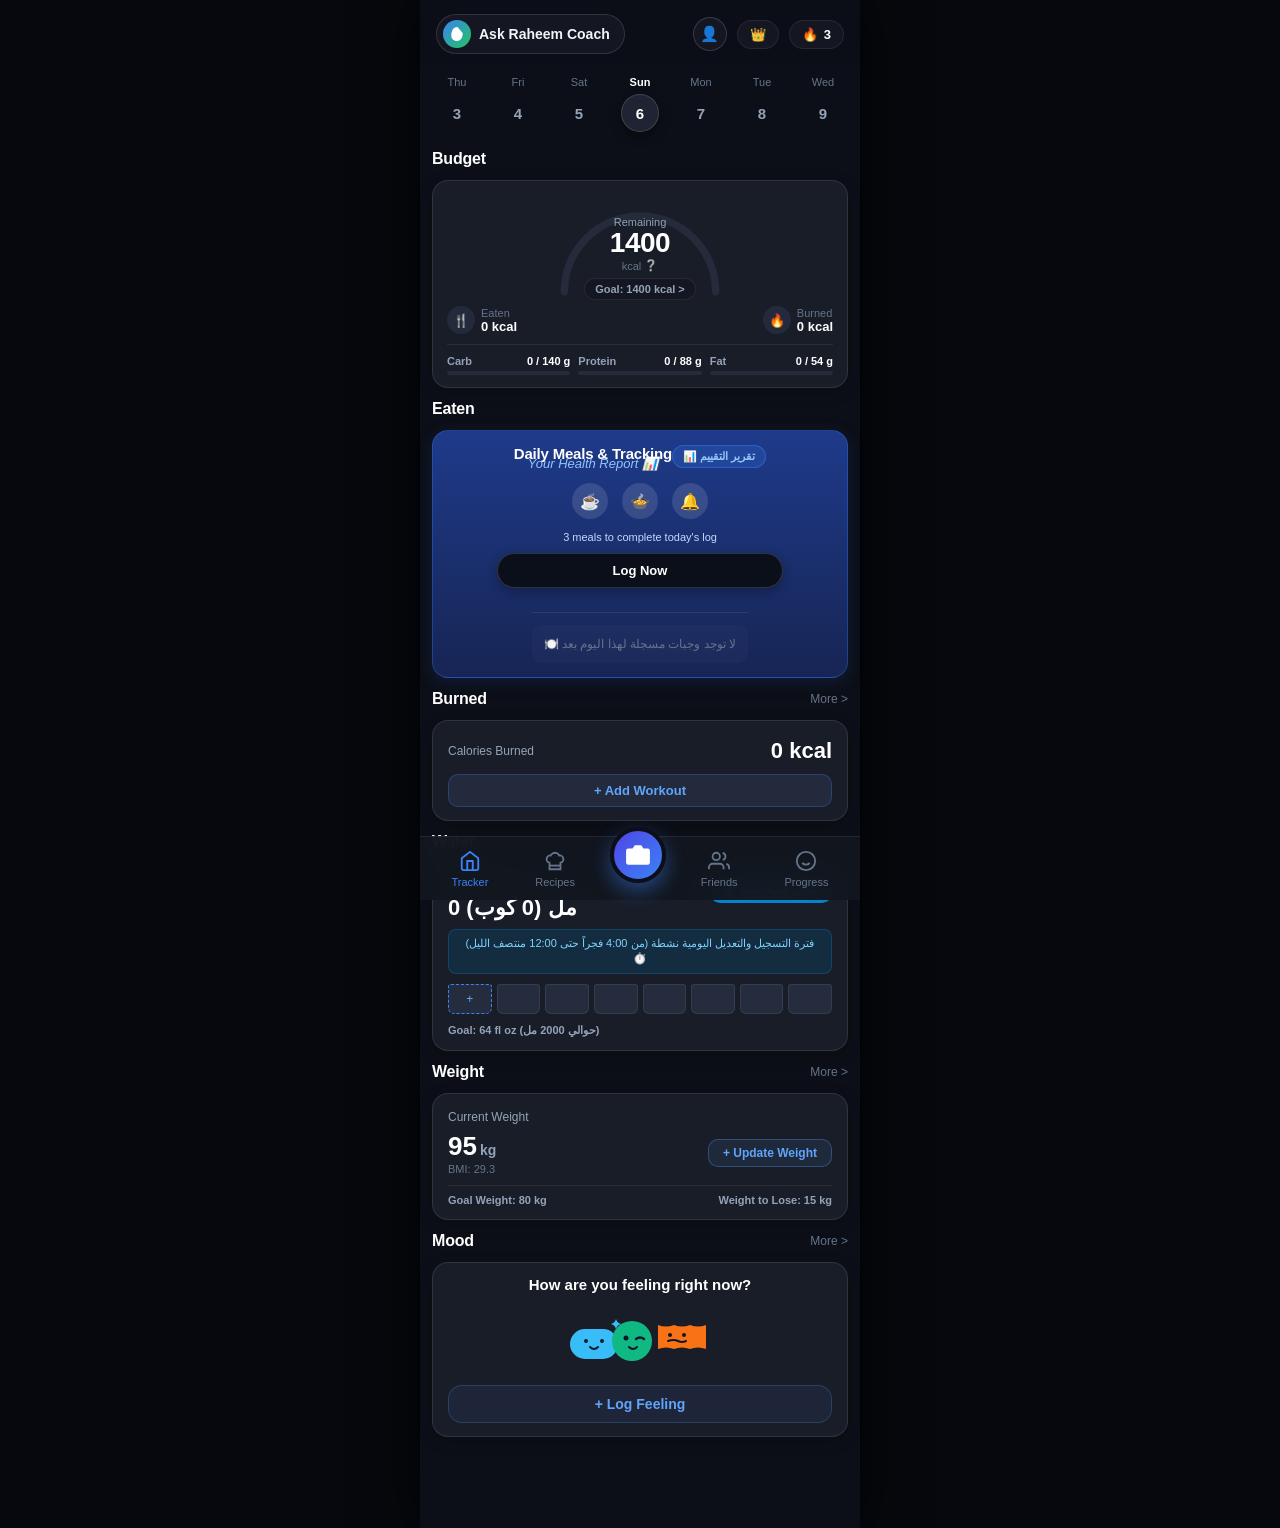
==== index.html @ b7147da4 "Initial commit: Raheem Coach application with secured environment variables and cloud sync" ====
<!DOCTYPE html>
<html lang="ar" dir="rtl">
<head>
  <meta charset="UTF-8">
  <meta name="viewport" content="width=device-width, initial-scale=1.0, maximum-scale=1.0, user-scalable=no, viewport-fit=cover">
  <meta name="theme-color" content="#0c0f17">
  <meta name="apple-mobile-web-app-capable" content="yes">
  <meta name="apple-mobile-web-app-status-bar-style" content="black-translucent">
  <title>Raheem Coach | تتبع السعرات وتحليل الجسم</title>

  <!-- PWA Manifest & Icons -->
  <link rel="manifest" href="manifest.webmanifest">
  <link rel="icon" type="image/png" href="assets/favicon.png">
  <link rel="apple-touch-icon" href="assets/icon-192.png">

  <!-- Stylesheets -->
  <link rel="stylesheet" href="css/raheem-coach.css?v=2.0">
  <link rel="stylesheet" href="css/appediet.css?v=2.0">
  <link rel="stylesheet" href="css/components.css?v=2.0">
  <link rel="stylesheet" href="css/responsive.css?v=2.0">

  <script>
    if ('serviceWorker' in navigator) {
      navigator.serviceWorker.getRegistrations().then(function(registrations) {
        for (let registration of registrations) {
          registration.update();
        }
      });
    }
  </script>
</head>
<body>

  <!-- Main Mobile Application Shell -->
  <div id="mobile-shell">

    <!-- Raheem Coach Header -->
    <header class="app-header">
      <div class="header-left">
        <button class="btn-ask-appediet" id="btn-header-ask-appediet" title="اسأل كوتش رحيم الذكي">
          <div class="app-logo-badge">
            <svg viewBox="0 0 100 100" width="20" height="20">
              <path d="M 52 18 C 32 18 24 38 24 58 C 24 74 38 82 50 82 C 68 82 76 66 76 46 Z" fill="#ffffff"/>
            </svg>
          </div>
          <span class="ask-text">Ask Raheem Coach</span>
        </button>
      </div>

      <div class="header-right">
        <!-- Google Account Profile Avatar Button -->
        <button class="badge-pill badge-user-profile" id="btn-user-profile" title="حسابي والملف الشخصي">
          <img id="header-user-avatar" src="" class="header-avatar-img hidden" alt="صورة حساب Google">
          <span id="header-user-placeholder-icon" style="font-size: 15px;">👤</span>
        </button>
        <!-- VIP Crown -->
        <button class="badge-pill badge-crown" id="badge-crown-vip" title="إعدادات المفتاح والاشتراك VIP">
          <span>👑</span>
        </button>
        <!-- Streak Flame -->
        <div class="badge-pill badge-streak" id="badge-streak">
          <span class="fire-icon">🔥</span>
          <span id="dash-streak-count">0</span>
        </div>
      </div>
    </header>

    <!-- Android PWA Installation Banner -->
    <div id="pwa-install-banner" class="pwa-install-banner hidden" style="margin: 0 16px 10px 16px;">
      <div class="pwa-banner-left">
        <img src="assets/icon-192.png" alt="Raheem Coach" class="pwa-banner-icon" style="border-radius: 8px;">
        <div>
          <div class="pwa-banner-title">تطبيق Raheem Coach على هاتفك</div>
          <div class="pwa-banner-sub">ثبّت التطبيق ليعمل بملء الشاشة</div>
        </div>
      </div>
      <button class="btn-pwa-install-action" id="btn-pwa-install">تثبيت الآن</button>
    </div>

    <!-- Calendar Date Strip (Matches Screenshot 4) -->
    <div class="calendar-strip" id="calendar-strip-container">
      <!-- Injected by JavaScript -->
    </div>

    <!-- VIEW 1: MAIN TRACKER DASHBOARD (Matches Screenshots 3 & 4) -->
    <main id="view-tracker" class="view-container">

      <!-- Budget Section Header -->
      <div class="section-title-row">
        <h2 class="section-title">Budget</h2>
      </div>

      <!-- Budget Card (Semi-arc Radial & Macros) -->
      <div class="app-card budget-card">
        <!-- Radial Semi-Arc Gauge -->
        <div class="budget-radial-container">
          <svg class="radial-svg" viewBox="0 0 220 125">
            <defs>
              <linearGradient id="radialGrad" x1="0%" y1="0%" x2="100%" y2="0%">
                <stop offset="0%" stop-color="#3b82f6" />
                <stop offset="100%" stop-color="#60a5fa" />
              </linearGradient>
            </defs>
            <!-- Background Arc -->
            <path class="radial-track" d="M 20 115 A 90 90 0 0 1 200 115" />
            <!-- Active Progress Arc -->
            <path class="radial-progress" id="dash-radial-arc" d="M 20 115 A 90 90 0 0 1 200 115" stroke-dasharray="283" stroke-dashoffset="283" />
          </svg>
          <div class="radial-center-content">
            <span class="radial-label">Remaining</span>
            <span class="radial-value" id="dash-remaining-kcal">1400</span>
            <div class="radial-unit">
              <span>kcal</span>
              <span style="cursor: pointer; opacity: 0.8;" title="مبني على وزنك والهدف">❔</span>
            </div>
            <div class="budget-goal-pill" id="dash-goal-kcal-badge" style="margin-top: 6px;">
              Goal: 1400 kcal &gt;
            </div>
          </div>
        </div>

        <!-- Left / Right Stats (Eaten vs Burned) -->
        <div class="budget-stats-row">
          <div class="budget-side-stat">
            <div class="stat-icon-wrapper">🍴</div>
            <div class="stat-content">
              <span class="stat-title">Eaten</span>
              <span class="stat-num" id="dash-eaten-kcal">0 kcal</span>
            </div>
          </div>
          <div class="budget-side-stat">
            <div class="stat-icon-wrapper">🔥</div>
            <div class="stat-content">
              <span class="stat-title">Burned</span>
              <span class="stat-num" id="dash-burned-kcal">0 kcal</span>
            </div>
          </div>
        </div>

        <!-- 3 Macro Progress Bars -->
        <div class="budget-macros-row">
          <!-- Carb -->
          <div class="macro-col">
            <div class="macro-header">
              <span class="macro-name">Carb</span>
              <span class="macro-val" id="dash-carb-val">0 / 140 g</span>
            </div>
            <div class="macro-bar-track">
              <div class="macro-bar-fill carb" id="dash-carb-fill" style="width: 0%;"></div>
            </div>
          </div>
          <!-- Protein -->
          <div class="macro-col">
            <div class="macro-header">
              <span class="macro-name">Protein</span>
              <span class="macro-val" id="dash-protein-val">0 / 88 g</span>
            </div>
            <div class="macro-bar-track">
              <div class="macro-bar-fill protein" id="dash-protein-fill" style="width: 0%;"></div>
            </div>
          </div>
          <!-- Fat -->
          <div class="macro-col">
            <div class="macro-header">
              <span class="macro-name">Fat</span>
              <span class="macro-val" id="dash-fat-val">0 / 54 g</span>
            </div>
            <div class="macro-bar-track">
              <div class="macro-bar-fill fat" id="dash-fat-fill" style="width: 0%;"></div>
            </div>
          </div>
        </div>
      </div>

      <!-- Eaten Section Header -->
      <div class="section-title-row">
        <h2 class="section-title">Eaten</h2>
      </div>

      <!-- Eaten Hero Card (Matches Screenshot 3 & 4) -->
      <div class="eaten-hero-card">
        <div style="display:flex; justify-content:space-between; align-items:flex-start;">
          <div>
            <div class="eaten-hero-title">Daily Meals & Tracking</div>
            <div class="eaten-hero-subtitle" id="eaten-health-report-link" style="cursor:pointer;" title="اضغط لفتح التقرير الأسبوعي">
              Your Health Report 📊
            </div>
          </div>
          <button class="btn-quick-report-tag" id="btn-open-weekly-report" style="background:rgba(59,130,246,0.2); border:1px solid rgba(59,130,246,0.4); color:#93c5fd; padding:4px 10px; border-radius:20px; font-size:11px; font-weight:700; cursor:pointer;">
            📊 تقرير التقييم
          </button>
        </div>

        <!-- 3 Meals Status Row -->
        <div class="eaten-meals-status-row">
          <div class="meal-status-bubble" id="meal-status-breakfast" title="Breakfast">☕</div>
          <div class="meal-status-bubble" id="meal-status-lunch" title="Lunch">🍲</div>
          <div class="meal-status-bubble" id="meal-status-dinner" title="Dinner">🔔</div>
        </div>

        <div class="eaten-meals-desc" id="dash-eaten-meals-desc">3 meals to complete today's log</div>
        <button class="btn-eaten-log" id="btn-eaten-log-now">Log Now</button>

        <!-- Logged Meals List Container (Allows clicking to review and re-edit) -->
        <div id="dash-logged-meals-list" class="logged-meals-container" style="margin-top:14px; border-top:1px solid rgba(255,255,255,0.08); padding-top:12px; display:flex; flex-direction:column; gap:8px;">
          <!-- Dynamically populated by AppedietApp.refreshDashboard() -->
        </div>
      </div>

      <!-- Burned Section Header & Card -->
      <div class="section-title-row">
        <h2 class="section-title">Burned</h2>
        <a class="section-more-link" id="link-more-burned">More &gt;</a>
      </div>
      <div class="app-card">
        <div class="card-single-stat-row">
          <span class="card-stat-label">Calories Burned</span>
          <span class="card-stat-big-val" id="dash-calories-burned-val">0 kcal</span>
        </div>
        <button class="btn-card-action" id="btn-add-workout">+ Add Workout</button>
      </div>

      <!-- Water Section Header & Card (Matches Screenshot 3 & 4) -->
      <div class="section-title-row">
        <h2 class="section-title">Water</h2>
        <a class="section-more-link" id="link-more-water">تعديل &gt;</a>
      </div>
      <div class="app-card">
        <div style="display:flex; justify-content:space-between; align-items:flex-start;">
          <div>
            <div class="card-stat-label">Today's Intake</div>
            <div class="card-stat-big-val" id="dash-water-intake-val" style="margin-top: 4px;">0 مل (0 كوب)</div>
          </div>
          <button class="btn-update-weight" id="btn-open-water-modal" style="background:#0284c7; color:#fff; border:none; padding:6px 12px; font-size:11.5px; border-radius:10px; cursor:pointer;">
            💧 تعديل كمية الماء
          </button>
        </div>

        <!-- 4:00 AM to 12:00 AM Cutoff Indicator -->
        <div id="dash-water-window-badge" style="background:rgba(2,132,199,0.15); border:1px solid rgba(2,132,199,0.3); border-radius:8px; padding:6px 10px; font-size:11px; color:#7dd3fc; margin:8px 0 10px 0; text-align:center; line-height:1.4;">
          ⏱️ فترة التسجيل والتعديل اليومية نشطة (من 4:00 فجراً حتى 12:00 منتصف الليل)
        </div>

        <!-- 8 Glass Cups Row -->
        <div class="water-cups-grid">
          <div class="water-cup-item first-add" title="انقر لإضافة كوب">+</div>
          <div class="water-cup-item" title="كوب 2"></div>
          <div class="water-cup-item" title="كوب 3"></div>
          <div class="water-cup-item" title="كوب 4"></div>
          <div class="water-cup-item" title="كوب 5"></div>
          <div class="water-cup-item" title="كوب 6"></div>
          <div class="water-cup-item" title="كوب 7"></div>
          <div class="water-cup-item" title="كوب 8"></div>
        </div>

        <div class="water-footer-goal" id="dash-water-goal-val">Goal: 64 fl oz (حوالي 2000 مل)</div>
      </div>

      <!-- Weight Section Header & Card (Matches Screenshot 3 & 4) -->
      <div class="section-title-row">
        <h2 class="section-title">Weight</h2>
        <a class="section-more-link" id="link-more-weight">More &gt;</a>
      </div>
      <div class="app-card">
        <span class="card-stat-label">Current Weight</span>
        <div class="weight-row-main">
          <div class="weight-current-block">
            <div class="weight-val-unit">
              <span class="weight-number" id="dash-current-weight-val">95</span>
              <span class="weight-unit">kg</span>
            </div>
            <span class="weight-bmi-badge" id="dash-weight-bmi">BMI: 29.3</span>
          </div>
          <button class="btn-update-weight" id="btn-update-weight-modal">+ Update Weight</button>
        </div>

        <div class="weight-footer-goals">
          <span id="dash-goal-weight-val">Goal Weight: 80 kg</span>
          <span id="dash-weight-to-lose-val">Weight to Lose: 15 kg</span>
        </div>
      </div>

      <!-- Mood Section Header & Card (Matches Screenshot 3) -->
      <div class="section-title-row">
        <h2 class="section-title">Mood</h2>
        <a class="section-more-link" id="link-more-mood">More &gt;</a>
      </div>
      <div class="app-card mood-card">
        <div class="mood-title-ask">How are you feeling right now?</div>

        <!-- Mascot Cartoon Blobs Graphic -->
        <div class="mood-mascots-preview">
          <svg viewBox="0 0 140 52">
            <!-- Blue pill smiling -->
            <rect x="0" y="16" width="48" height="30" rx="15" fill="#38bdf8"/>
            <circle cx="16" cy="28" r="2" fill="#0f172a"/>
            <circle cx="32" cy="28" r="2" fill="#0f172a"/>
            <path d="M 20 34 Q 24 38 28 34" stroke="#0f172a" stroke-width="2" fill="none" stroke-linecap="round"/>

            <!-- Green winking blob -->
            <circle cx="62" cy="28" r="20" fill="#10b981"/>
            <circle cx="56" cy="25" r="2.5" fill="#0f172a"/>
            <path d="M 66 26 Q 70 23 74 26" stroke="#0f172a" stroke-width="2.5" fill="none" stroke-linecap="round"/>
            <path d="M 59 34 Q 63 38 67 34" stroke="#0f172a" stroke-width="2" fill="none" stroke-linecap="round"/>
            <path d="M 46 6 Q 47 10 51 11 Q 47 12 46 16 Q 45 12 41 11 Q 45 10 46 6 Z" fill="#38bdf8"/>

            <!-- Orange wavy blob -->
            <path d="M 88 12 Q 96 15 104 12 Q 112 15 120 12 Q 128 15 136 12 L 136 36 Q 128 33 120 36 Q 112 33 104 36 Q 96 33 88 36 Z" fill="#f97316"/>
            <circle cx="100" cy="22" r="2" fill="#0f172a"/>
            <circle cx="114" cy="22" r="2" fill="#0f172a"/>
            <path d="M 98 28 Q 104 26 108 28 Q 112 30 116 28" stroke="#0f172a" stroke-width="2" fill="none" stroke-linecap="round"/>
          </svg>
        </div>

        <button class="btn-log-feeling" id="btn-log-feeling-modal">+ Log Feeling</button>
      </div>

    </main>

    <!-- VIEW 2: BODY COMPOSITION & FAT DISTRIBUTION (User Core Request) -->
    <section id="view-body-progress" class="view-container hidden">
      <div class="section-title-row">
        <h2 class="section-title">Body Composition & Fat Map</h2>
      </div>

      <!-- Semi-Monthly (15-Day) Body & Weight Tracking Card -->
      <div id="semi-monthly-tracking-card" style="margin-bottom: 12px;"></div>

      <div class="app-card" style="padding: 12px 10px;">
        <form id="body-analysis-form" class="compact-form-grid">
          <p style="font-size: 11.5px; color: var(--text-secondary); line-height: 1.4; margin-bottom: 2px;">
            أدخل مقاسات جسمك والتقط صوراً لتحليل نسبة الدهون وخريطة توزيعها ومناطق تركزها بدقة:
          </p>

          <!-- Core Stats: Weight, Height, Goal -->
          <div class="form-row-3col">
            <div class="compact-field-card">
              <label for="input-body-weight" class="compact-field-label">الوزن (كجم)</label>
              <input type="number" step="0.1" id="input-body-weight" class="compact-field-input" value="95" required>
            </div>
            <div class="compact-field-card">
              <label for="input-body-height" class="compact-field-label">الطول (سم)</label>
              <input type="number" id="input-body-height" class="compact-field-input" value="180" required>
            </div>
            <div class="compact-field-card">
              <label for="input-body-goal-weight" class="compact-field-label">الهدف (كجم)</label>
              <input type="number" step="0.1" id="input-body-goal-weight" class="compact-field-input" value="80" required>
            </div>
          </div>

          <!-- Circumferences: Waist & Neck (Essential for US Navy fat formula) -->
          <div class="form-row-2col">
            <div class="compact-field-card">
              <label for="input-body-waist" class="compact-field-label">الخصر (سم) *</label>
              <input type="number" step="0.5" id="input-body-waist" class="compact-field-input" value="98" required>
            </div>
            <div class="compact-field-card">
              <label for="input-body-neck" class="compact-field-label">الرقبة (سم) *</label>
              <input type="number" step="0.5" id="input-body-neck" class="compact-field-input" value="40" required>
            </div>
          </div>

          <!-- Secondary Circumferences: Hips & Chest -->
          <div class="form-row-2col">
            <div class="compact-field-card">
              <label for="input-body-hip" class="compact-field-label">الأرداف / الحوض (سم)</label>
              <input type="number" step="0.5" id="input-body-hip" class="compact-field-input" value="104">
            </div>
            <div class="compact-field-card">
              <label for="input-body-chest" class="compact-field-label">الصدر (سم)</label>
              <input type="number" step="0.5" id="input-body-chest" class="compact-field-input" value="102">
            </div>
          </div>

          <!-- Demographics: Gender & Age -->
          <div class="form-row-2col">
            <div class="compact-field-card">
              <label for="input-body-gender" class="compact-field-label">الجنس</label>
              <select id="input-body-gender" class="compact-field-select">
                <option value="male" selected>ذكر (Male)</option>
                <option value="female">أنثى (Female)</option>
              </select>
            </div>
            <div class="compact-field-card">
              <label for="input-body-age" class="compact-field-label">العمر (سنة)</label>
              <input type="number" id="input-body-age" class="compact-field-input" value="28">
            </div>
          </div>

          <!-- Body Photos Upload -->
          <div style="border-top: 1px solid rgba(255, 255, 255, 0.08); padding-top: 6px; margin-top: 2px;">
            <div style="display: flex; gap: 8px;">
              <label class="compact-photo-btn" style="flex:1;">
                <span>📷 صورة أمامية</span>
                <input type="file" id="body-front-photo-input" accept="image/*" class="hidden">
              </label>
              <label class="compact-photo-btn" style="flex:1;">
                <span>📷 صورة جانبية</span>
                <input type="file" id="body-side-photo-input" accept="image/*" class="hidden">
              </label>
            </div>
            <!-- Thumbnails -->
            <div style="display: flex; gap: 8px; margin-top: 6px;">
              <img id="front-photo-thumb" class="hidden" style="width: 48px; height: 60px; object-fit: cover; border-radius: 6px; border: 1px solid var(--border-active);" alt="Front">
              <img id="side-photo-thumb" class="hidden" style="width: 48px; height: 60px; object-fit: cover; border-radius: 6px; border: 1px solid var(--border-active);" alt="Side">
            </div>
          </div>

          <button type="submit" class="dialog-btn-primary" style="margin-top: 4px; padding: 11px 16px; font-size: 13.5px;">
            🧬 تحليل نسبة وتوزيع الدهون الآن
          </button>
        </form>
      </div>

      <!-- Analysis Results Card -->
      <div id="body-analysis-results" class="body-analysis-container">
        <!-- Hero Metrics -->
        <div class="body-fat-card-hero">
          <div class="body-fat-gauge-row">
            <div class="fat-pct-circle">
              <span class="fat-pct-number" id="res-body-fat-pct">26.8%</span>
              <span class="fat-pct-label">نسبة الدهون</span>
            </div>
            <div class="body-mass-split-col">
              <div class="mass-item-badge">
                <span class="mass-dot fat"></span>
                <div>
                  <div style="font-size: 11px; color: var(--text-muted);">كتلة الدهون</div>
                  <div style="font-size: 15px; font-weight: 700;" id="res-fat-mass-kg">25.5 kg</div>
                </div>
              </div>
              <div class="mass-item-badge">
                <span class="mass-dot muscle"></span>
                <div>
                  <div style="font-size: 11px; color: var(--text-muted);">الكتلة العضلية</div>
                  <div style="font-size: 15px; font-weight: 700;" id="res-lean-mass-kg">69.5 kg</div>
                </div>
              </div>
            </div>
          </div>

          <!-- BMI Quick Badge -->
          <div style="display:flex; justify-content:space-between; font-size:12px; border-top:1px solid var(--border-subtle); padding-top:10px;">
            <span style="color:var(--text-muted);">مؤشر كتلة الجسم (BMI):</span>
            <span style="font-weight:700; color:#ffffff;" id="res-body-bmi">29.3</span>
          </div>
        </div>

        <!-- Interactive Body Silhouette Heatmap (Where is fat stored?) -->
        <div class="body-silhouette-card">
          <h3 style="font-size:15px; font-weight:700; color:#fff;">خريطة توزيع الدهون (Fat Distribution Map)</h3>
          
          <div class="silhouette-layout">
            <!-- Vector Silhouette Graphic -->
            <div class="silhouette-svg-box">
              <svg viewBox="0 0 100 200" width="100%" height="100%">
                <!-- Head -->
                <circle cx="50" cy="18" r="14" fill="#334155" />
                <!-- Neck -->
                <rect x="46" y="32" width="8" height="8" rx="2" fill="#334155" />
                
                <!-- Chest / Upper Torso Heat Zone -->
                <path id="svg-heat-chest" d="M 28 42 C 34 38 66 38 72 42 L 70 70 L 30 70 Z" fill="rgba(245, 158, 11, 0.7)" />
                <!-- Chest line border -->
                <path d="M 28 42 C 34 38 66 38 72 42 L 70 70 L 30 70 Z" fill="none" stroke="#64748b" stroke-width="1.5" />

                <!-- Abdomen / Visceral Belly Heat Zone -->
                <ellipse id="svg-heat-belly" cx="50" cy="94" rx="22" ry="20" fill="rgba(239, 68, 68, 0.85)" />
                <ellipse cx="50" cy="94" rx="22" ry="20" fill="none" stroke="#64748b" stroke-width="1.5" />

                <!-- Flanks / Love Handles (Left & Right) -->
                <path id="svg-heat-flanks" d="M 26 80 Q 20 95 28 112 L 32 110 Q 25 95 30 80 Z M 74 80 Q 80 95 72 112 L 68 110 Q 75 95 70 80 Z" fill="rgba(249, 115, 22, 0.8)" />

                <!-- Pelvis / Hips -->
                <path d="M 28 112 C 36 122 64 122 72 112 L 66 130 L 34 130 Z" fill="#334155" />

                <!-- Thighs Heat Zone -->
                <path id="svg-heat-thighs" d="M 33 130 L 46 130 L 44 165 L 30 165 Z M 54 130 L 67 130 L 70 165 L 56 165 Z" fill="rgba(16, 185, 129, 0.5)" stroke="#64748b" stroke-width="1" />

                <!-- Lower Legs -->
                <rect x="31" y="166" width="10" height="26" rx="4" fill="#334155" />
                <rect x="59" y="166" width="10" height="26" rx="4" fill="#334155" />
                <!-- Feet -->
                <ellipse cx="35" cy="195" rx="9" ry="4" fill="#1e293b" />
                <ellipse cx="65" cy="195" rx="9" ry="4" fill="#1e293b" />
              </svg>
            </div>

            <!-- Distribution Breakdown Bars -->
            <div class="fat-distribution-breakdown-list">
              <!-- Abdominal / Visceral -->
              <div class="dist-bar-item">
                <div class="dist-bar-header">
                  <span style="color:#ef4444;">البطن والأحشاء (Visceral)</span>
                  <span id="dist-val-abdomen">42%</span>
                </div>
                <div class="dist-track">
                  <div class="dist-fill" id="dist-bar-abdomen" style="width: 42%; background-color: #ef4444;"></div>
                </div>
              </div>

              <!-- Flanks / Love Handles -->
              <div class="dist-bar-item">
                <div class="dist-bar-header">
                  <span style="color:#f97316;">الخواصر وأسفل الظهر</span>
                  <span id="dist-val-flanks">24%</span>
                </div>
                <div class="dist-track">
                  <div class="dist-fill" id="dist-bar-flanks" style="width: 24%; background-color: #f97316;"></div>
                </div>
              </div>

              <!-- Chest / Torso -->
              <div class="dist-bar-item">
                <div class="dist-bar-header">
                  <span style="color:#f59e0b;">الصدر والجزء العلوي</span>
                  <span id="dist-val-chest">22%</span>
                </div>
                <div class="dist-track">
                  <div class="dist-fill" id="dist-bar-chest" style="width: 22%; background-color: #f59e0b;"></div>
                </div>
              </div>

              <!-- Thighs & Legs -->
              <div class="dist-bar-item">
                <div class="dist-bar-header">
                  <span style="color:#10b981;">الأفخاذ والساقين</span>
                  <span id="dist-val-thighs">12%</span>
                </div>
                <div class="dist-track">
                  <div class="dist-fill" id="dist-bar-thighs" style="width: 12%; background-color: #10b981;"></div>
                </div>
              </div>
            </div>
          </div>

          <!-- Strategy & Recommendations -->
          <div style="background-color:rgba(0,0,0,0.25); border-radius:12px; padding:12px; margin-top:8px;">
            <div style="font-size:12px; font-weight:700; color:#60a5fa; margin-bottom:4px;">💡 التوصية الغذائية المخصصة لنوع توزيع دهونك:</div>
            <div id="res-fat-strategy" style="font-size:12px; color:#cbd5e1; line-height:1.5;">
              تتركز الدهون بشكل أساسي في منطقة البطن والحشوية والخواصر (Visceral & Abdominal). يوصى بعجز سعرات معتدل (400-500 سعر)، والتركيز على البروتين لحماية العضلات وزيادة النشاط اليومي NEAT (8000 إلى 10000 خطوة).
            </div>
          </div>

          <button class="dialog-btn-primary" id="btn-apply-goals-to-profile" style="margin-top:4px;">
            🎯 تحديث ميزانية السعرات اليومية تلقائياً
          </button>
        </div>
      </div>
    </section>

    <!-- VIEW 3: RECIPES -->
    <section id="view-recipes" class="view-container hidden">
      <div class="section-title-row">
        <h2 class="section-title">Healthy Recipes</h2>
      </div>
      <div class="app-card" style="display:flex; flex-direction:column; gap:12px;">
        <div style="font-size:15px; font-weight:700; color:#fff;">وجبات سريعة عالية البروتين للشبع</div>
        
        <div style="background:#1e2434; padding:12px; border-radius:12px; display:flex; justify-content:space-between; align-items:center;">
          <div>
            <div style="font-weight:700; color:#f1f5f9;">أومليت البيض والشوفان الصحي</div>
            <div style="font-size:12px; color:var(--text-muted);">280 kcal • 22g Protein • 18g Carb</div>
          </div>
          <button class="btn-update-weight" onclick="(window.RaheemCoachApp || window.AppedietApp).scanner.openWithCustomMeal('أومليت البيض والشوفان الصحي', 280, 22, 18, 12)">عرض</button>
        </div>

        <div style="background:#1e2434; padding:12px; border-radius:12px; display:flex; justify-content:space-between; align-items:center;">
          <div>
            <div style="font-weight:700; color:#f1f5f9;">سلطة التونة بالليمون والخيار</div>
            <div style="font-size:12px; color:var(--text-muted);">190 kcal • 30g Protein • 4g Carb</div>
          </div>
          <button class="btn-update-weight" onclick="(window.RaheemCoachApp || window.AppedietApp).scanner.openWithCustomMeal('سلطة التونة بالليمون والخيار', 190, 30, 4, 3)">عرض</button>
        </div>
      </div>
    </section>

    <!-- VIEW 4: FRIENDS & SOCIAL STREAK -->
    <section id="view-friends" class="view-container hidden">
      <div class="section-title-row">
        <h2 class="section-title">Friends & Community</h2>
      </div>
      <div class="app-card" style="text-align:center; padding:28px 16px;">
        <div style="font-size:36px; margin-bottom:8px;">👥</div>
        <h3 style="font-size:16px; font-weight:700; color:#fff;">تحديات الأصدقاء والالتزام</h3>
        <p style="font-size:13px; color:var(--text-secondary); margin:8px 0 16px 0;">
          شارك أيام التزامك (Streak) وتنافس مع أصدقائك في تحقيق مستهدفات الماء والرياضة.
        </p>
        <button class="dialog-btn-primary" onclick="alert('رابط مشاركة التحدي: https://appediet.app/invite')">مشاركة رابط التحدي</button>
      </div>
    </section>

    <!-- Fixed Bottom Navigation Bar (Matches Screenshot 3 & 4) -->
    <nav class="bottom-nav">
      <!-- Tab 1: Tracker -->
      <button class="nav-tab-item active" data-view="tracker">
        <svg viewBox="0 0 24 24">
          <path d="M3 9l9-7 9 7v11a2 2 0 0 1-2 2H5a2 2 0 0 1-2-2z"/>
          <polyline points="9 22 9 12 15 12 15 22"/>
        </svg>
        <span>Tracker</span>
      </button>

      <!-- Tab 2: Recipes -->
      <button class="nav-tab-item" data-view="recipes">
        <svg viewBox="0 0 24 24">
          <path d="M6 13.87A4 4 0 0 1 7.41 6a5.11 5.11 0 0 1 1.05-1.54 5 5 0 0 1 7.08 0A5.11 5.11 0 0 1 16.59 6 4 4 0 0 1 18 13.87V21H6Z"/>
          <line x1="6" y1="17" x2="18" y2="17"/>
        </svg>
        <span>Recipes</span>
      </button>

      <!-- Tab 3: Center Elevated Camera FAB -->
      <div class="nav-camera-fab-container">
        <button class="nav-camera-fab" id="nav-fab-camera" title="مسح وجبة أو مشروب بالكاميرا">
          <svg viewBox="0 0 24 24">
            <path d="M23 19a2 2 0 0 1-2 2H3a2 2 0 0 1-2-2V8a2 2 0 0 1 2-2h4l2-3h6l2 3h4a2 2 0 0 1 2 2z"/>
            <circle cx="12" cy="13" r="4"/>
          </svg>
        </button>
      </div>

      <!-- Tab 4: Friends -->
      <button class="nav-tab-item" data-view="friends">
        <svg viewBox="0 0 24 24">
          <path d="M17 21v-2a4 4 0 0 0-4-4H5a4 4 0 0 0-4 4v2"/>
          <circle cx="9" cy="7" r="4"/>
          <path d="M23 21v-2a4 4 0 0 0-3-3.87"/>
          <path d="M16 3.13a4 4 0 0 1 0 7.75"/>
        </svg>
        <span>Friends</span>
      </button>

      <!-- Tab 5: Progress / Body -->
      <button class="nav-tab-item" data-view="body-progress">
        <svg viewBox="0 0 24 24">
          <circle cx="12" cy="12" r="10"/>
          <path d="M8 14s1.5 2 4 2 4-2 4-2"/>
          <line x1="9" y1="9" x2="9.01" y2="9"/>
          <line x1="15" y1="9" x2="15.01" y2="9"/>
        </svg>
        <span>Progress</span>
      </button>
    </nav>

  </div><!-- /mobile-shell -->


  <!-- ==========================================================================
       MODAL 1: FOOD SCANNER & DETAILS (Matches Screenshots 1 & 2)
       ========================================================================== -->
  <div class="food-modal-overlay" id="food-scanner-modal">
    <div class="food-modal-container">
      
      <!-- Modal Header -->
      <div class="food-modal-header">
        <button class="food-nav-icon-btn" id="btn-close-food-modal">
          <svg width="20" height="20" viewBox="0 0 24 24" fill="none" stroke="currentColor" stroke-width="2.5"><polyline points="15 18 9 12 15 6"/></svg>
        </button>
        <button class="meal-type-selector-btn" id="current-meal-type-badge">Lunch ▾</button>
        <div style="display:flex; gap:10px;">
          <button class="food-nav-icon-btn" title="مساعدة">❔</button>
          <button class="food-nav-icon-btn" title="مفضلة">⭐</button>
        </div>
      </div>

      <!-- Hidden file input for capturing meals -->
      <input type="file" id="food-camera-file-input" accept="image/*" class="hidden">

      <!-- Scrollable Body -->
      <div class="food-modal-scrollable">
        
        <!-- Top Photo Display (Matches Screenshot 1 & 2) -->
        <div class="food-photo-hero-area" style="background:#131824; display:flex; align-items:center; justify-content:center; position:relative; overflow:hidden;">
          <img id="food-photo-preview" src="" alt="صورة الوجبة" style="display:none; width:100%; height:100%; object-fit:cover;">
          <div id="food-photo-placeholder" style="display:flex; flex-direction:column; align-items:center; justify-content:center; color:var(--text-muted); padding:30px; text-align:center;">
            <span style="font-size:52px; margin-bottom:8px;">🥗</span>
            <span style="font-size:14px; font-weight:600; color:#cbd5e1;">صورة الوجبة المحللة عبر الذكاء الاصطناعي</span>
            <span style="font-size:11px; color:var(--text-muted); margin-top:4px;">اضغط تصوير بالأسفل لفحص أي فطار أو غداء أو عشاء</span>
          </div>
          <button class="food-camera-retake-btn" id="btn-retake-photo">
            <span>📷 إعادة تصوير</span>
          </button>
        </div>

        <!-- Food Details Bottom Sheet -->
        <div class="food-details-sheet">
          
          <!-- Ingredient Details Box (User Precision Input) -->
          <div class="food-notes-card" id="food-notes-card">
            <div class="food-notes-header" id="btn-notes-header-toggle">
              <div class="notes-header-left">
                <span class="notes-icon">✍️</span>
                <div>
                  <div class="notes-title">تدقيق المكونات (لدقة حسابية 100%)</div>
                  <div class="notes-sub">اكتب مثلاً: كم بيضة، ملاعق سكر، زيت، كمية أرز أو خبز...</div>
                </div>
              </div>
              <button type="button" class="btn-toggle-notes" id="btn-toggle-notes" title="طي / إظهار الملاحظات">▴</button>
            </div>

            <div class="food-notes-body" id="food-notes-body">
              <textarea id="food-user-notes-input" class="food-notes-textarea" rows="2" placeholder="اكتب تفاصيل إضافية للمكونات إن أردت (مثال: 3 بيضات، نصف رغيف بلدي، ملعقة زيت زيتون، وشاي بملعقة سكر)..."></textarea>
              
              <!-- Quick Tap Suggestions -->
              <div class="notes-quick-tags">
                <button type="button" class="quick-tag-chip" data-tag="+ معلقة سكر">+ معلقة سكر</button>
                <button type="button" class="quick-tag-chip" data-tag="+ بدون سكر">+ بدون سكر</button>
                <button type="button" class="quick-tag-chip" data-tag="+ 2 بيضة مسلوقة">+ 2 بيضة مسلوقة</button>
                <button type="button" class="quick-tag-chip" data-tag="+ 3 بيضات">+ 3 بيضات</button>
                <button type="button" class="quick-tag-chip" data-tag="+ نصف رغيف بلدي">+ نصف رغيف بلدي</button>
                <button type="button" class="quick-tag-chip" data-tag="+ معلقة زيت زيتون">+ معلقة زيت زيتون</button>
                <button type="button" class="quick-tag-chip" data-tag="+ 5 ملاعق أرز">+ 5 ملاعق أرز</button>
                <button type="button" class="quick-tag-chip" data-tag="+ بطاطس مسلوقة">+ بطاطس مسلوقة</button>
              </div>

              <div class="notes-action-row">
                <button type="button" class="btn-analyze-with-notes" id="btn-analyze-with-notes">
                  <span id="btn-analyze-notes-icon">⚡</span>
                  <span id="btn-analyze-notes-text">تحليل الوجبة بالصورة والمكونات المكتوبة</span>
                </button>
              </div>
            </div>
          </div>

          <!-- Title & Quantity Stepper Row -->
          <div class="food-title-stepper-row">
            <div class="food-title-box">
              <span class="food-name-title" id="modal-food-name">وجبة طعام</span>
              <button class="btn-edit-pencil" id="btn-edit-food-name">✎</button>
            </div>
            <!-- Stepper -->
            <div class="stepper-control">
              <button class="stepper-btn minus" id="btn-stepper-minus">-</button>
              <span class="stepper-count" id="modal-stepper-count">1</span>
              <button class="stepper-btn plus" id="btn-stepper-plus">+</button>
            </div>
          </div>

          <!-- Calories Card (Matches Screenshot 1 & 2) -->
          <div class="food-calories-pill-card">
            <div class="calorie-flame-icon-box">🔥</div>
            <div class="calorie-texts">
              <span class="calorie-label-small">Calories</span>
              <div class="calorie-val-with-pencil">
                <span id="modal-calorie-val">1</span>
                <button class="btn-edit-pencil" id="btn-edit-calories">✎</button>
              </div>
            </div>
          </div>

          <!-- 3 Macro Cards Row (Matches Screenshot 1 & 2) -->
          <div class="food-macros-3col">
            <!-- Carb -->
            <div class="macro-box-item">
              <div class="macro-box-icon">🌾</div>
              <div class="macro-box-texts">
                <span class="macro-box-label">Carb</span>
                <span class="macro-box-val" id="modal-carb-val">0 g</span>
              </div>
            </div>
            <!-- Protein -->
            <div class="macro-box-item">
              <div class="macro-box-icon">🐟</div>
              <div class="macro-box-texts">
                <span class="macro-box-label">Protein</span>
                <span class="macro-box-val" id="modal-protein-val">0.1 g</span>
              </div>
            </div>
            <!-- Fat -->
            <div class="macro-box-item">
              <div class="macro-box-icon">💧</div>
              <div class="macro-box-texts">
                <span class="macro-box-label">Fat</span>
                <span class="macro-box-val" id="modal-fat-val">0 g</span>
              </div>
            </div>
          </div>

          <!-- Show More Toggle -->
          <div class="btn-show-more-toggle" id="btn-show-more-nutrition">Show More ▾</div>
          <div id="modal-extended-nutrients" class="hidden" style="display:flex; justify-content:space-around; background:#141822; padding:8px; border-radius:10px; font-size:12px;">
            <span>ألياف: <strong id="modal-fiber-val">0 g</strong></span>
            <span>سكريات: <strong id="modal-sugar-val">0 g</strong></span>
            <span>صوديوم: <strong id="modal-sodium-val">4 mg</strong></span>
          </div>

          <!-- Food List Section (Matches Screenshot 1 & 2) -->
          <div class="food-list-section">
            <span class="food-list-title">Food List</span>
            <div class="food-list-chips-row" id="modal-food-list-container">
              <!-- Injected by JavaScript -->
            </div>
          </div>

          <!-- Insights For You Card (Matches Screenshot 1) -->
          <div class="insights-for-you-card">
            <div class="insights-header-row">
              <div class="insights-heading-text">Unlock AI insights for your meal</div>
              <!-- Rainbow Mascot Graphic -->
              <div class="insights-mascot-graphic">
                <svg viewBox="0 0 90 75" width="100%" height="100%">
                  <!-- Rainbow Arcs -->
                  <path d="M 12 70 A 32 32 0 0 1 76 70" fill="none" stroke="#f59e0b" stroke-width="7" stroke-linecap="round"/>
                  <path d="M 20 70 A 24 24 0 0 1 68 70" fill="none" stroke="#fb7185" stroke-width="6" stroke-linecap="round"/>
                  <path d="M 28 70 A 16 16 0 0 1 60 70" fill="none" stroke="#38bdf8" stroke-width="6" stroke-linecap="round"/>
                  <!-- Cute Eyes -->
                  <circle cx="28" cy="62" r="5" fill="#1e293b"/>
                  <circle cx="27" cy="61" r="1.5" fill="#ffffff"/>
                  <circle cx="39" cy="62" r="5" fill="#1e293b"/>
                  <circle cx="38" cy="61" r="1.5" fill="#ffffff"/>
                  <!-- Sparkle -->
                  <path d="M 74 25 Q 76 29 80 30 Q 76 31 74 35 Q 72 31 68 30 Q 72 29 74 25 Z" fill="#ffffff"/>
                </svg>
              </div>
            </div>
            <div class="insights-subtext">
              See what's good, what to improve, and what to eat next
            </div>

            <!-- Insights details revealed on click -->
            <div id="insights-expanded-box" class="insights-expanded-bullets hidden">
              <div>✅ <strong>الجيد:</strong> <span id="insight-whats-good">خالٍ من السعرات، غني بمضادات الأكسدة ومحفز للحرق.</span></div>
              <div>⚠️ <strong>التحسين:</strong> <span id="insight-what-to-improve">تناوله بدون سكر أبيض أو مبيضات مضافة.</span></div>
              <div>🥗 <strong>ماذا تأكل تالياً:</strong> <span id="insight-what-to-eat-next">سناك بروتيني كبيضة مسلوقة لضبط الشبع.</span></div>
            </div>

            <button class="btn-view-insights-free" id="btn-unlock-insights">View Once for Free</button>
          </div>

        </div><!-- /food-details-sheet -->

      </div><!-- /food-modal-scrollable -->

      <!-- Fixed Bottom Action Button (Matches Screenshot 1 & 2) -->
      <div class="food-modal-bottom-bar" style="display:flex; align-items:center; gap:8px;">
        <button type="button" class="btn-delete-meal-action hidden" id="btn-delete-meal-modal" style="background:rgba(239,68,68,0.2); border:1px solid rgba(239,68,68,0.4); color:#fca5a5; width:48px; height:48px; border-radius:14px; display:flex; align-items:center; justify-content:center; font-size:18px; cursor:pointer;" title="حذف الوجبة">🗑️</button>
        <button class="btn-log-to-meal-primary" id="btn-log-to-meal-action" style="flex:1;">
          <span id="log-btn-text">Log to Lunch</span>
          <span class="btn-badge-left">3 left</span>
        </button>
      </div>

    </div>
  </div>


  <!-- ==========================================================================
       MODAL 2: ASK APPEDIET & HUNGER COACH ("لو جعان")
       ========================================================================== -->
  <div class="dialog-modal-overlay" id="ask-appediet-modal">
    <div class="coach-modal-container">
      <div class="coach-header">
        <div style="display:flex; align-items:center; gap:8px;">
          <span style="font-size:20px;">🥗</span>
          <div>
            <div style="font-size:15px; font-weight:700; color:#fff;">كوتش رحيم الذكي (Raheem Coach)</div>
            <div style="font-size:11px; color:#10b981;">● متصل لمساعدتك عند الجوع وتوجيه أكلك</div>
          </div>
        </div>
        <button class="dialog-close-btn" id="btn-close-coach-modal">✕</button>
      </div>

      <!-- Chat History -->
      <div class="coach-chat-history" id="coach-chat-history">
        <!-- Hunger Emergency Card -->
        <div class="hunger-emergency-card">
          <div style="display:flex; align-items:center; gap:8px;">
            <span style="font-size:22px;">🚨</span>
            <div style="font-size:14px; font-weight:800; color:#fff;">تشعر بالجوع الشديد الآن؟</div>
          </div>
          <div style="font-size:12px; color:#fed7aa; line-height:1.4;">
            اضغط بالأسفل فوراً لتحليل ميزانيتك المتبقية واقتراح أفضل سناك يملأ بطنك دون أن يكسر الدايت.
          </div>
          <button class="btn-pwa-install-action" id="btn-hunger-emergency" style="background:#fff; color:#7c2d12; align-self:flex-start;">
            أنا جعان دلوقتي.. آكل إيه؟
          </button>
        </div>

        <!-- Quick Prompt Chips -->
        <div style="display:flex; gap:6px; overflow-x:auto; padding:4px 0;">
          <button class="coach-quick-chip" data-prompt="نفسي في حاجة حلوة ومش عاوز أبوظ الدايت" style="background:#1e2434; border:1px solid rgba(255,255,255,0.1); color:#93c5fd; border-radius:14px; padding:6px 12px; font-size:12px; white-space:nowrap; cursor:pointer;">نفسي في سكر/حلو 🍫</button>
          <button class="coach-quick-chip" data-prompt="عشاء خفيف ميزودش وزني ويساعدني أنام" style="background:#1e2434; border:1px solid rgba(255,255,255,0.1); color:#93c5fd; border-radius:14px; padding:6px 12px; font-size:12px; white-space:nowrap; cursor:pointer;">عشاء خفيف ومشبع 🌙</button>
          <button class="coach-quick-chip" data-prompt="أنا معزوم في مطعم برة أتصرف إزاي؟" style="background:#1e2434; border:1px solid rgba(255,255,255,0.1); color:#93c5fd; border-radius:14px; padding:6px 12px; font-size:12px; white-space:nowrap; cursor:pointer;">الأكل في المطاعم 🍔</button>
        </div>
      </div>

      <!-- Chat Input -->
      <div class="coach-chat-input-bar">
        <input type="text" id="coach-user-input" class="coach-input-field" placeholder="اسألني أي شيء عن الجوع أو الأكل..." dir="rtl">
        <button class="coach-send-btn" id="btn-send-coach-msg">➤</button>
      </div>
    </div>
  </div>

  <!-- ==========================================================================
       MODAL 3: VIP SETTINGS & GOOGLE WORKSPACE DATABASE SYNC
       ========================================================================== -->
  <div class="dialog-modal-overlay" id="settings-sync-modal">
    <div class="coach-modal-container" style="max-height: 85vh; overflow-y: auto;">
      <div class="coach-header">
        <div style="display:flex; align-items:center; gap:8px;">
          <span style="font-size:20px;">⚙️</span>
          <div>
            <div style="font-size:15px; font-weight:700; color:#fff;">إعدادات السحابة و Google Workspace</div>
            <div style="font-size:11px; color:#38bdf8;">حفظ ومعالجة أونلاين 24/7 بدون الحاجة للكمبيوتر</div>
          </div>
        </div>
        <button class="dialog-close-btn" id="btn-close-settings-modal">✕</button>
      </div>

      <div style="padding: 16px; display:flex; flex-direction:column; gap:14px;">
        
        <!-- Status Card: 24/7 Standalone -->
        <div style="background: rgba(16, 185, 129, 0.1); border: 1px solid rgba(16, 185, 129, 0.3); border-radius: 12px; padding: 12px;">
          <div style="display:flex; align-items:center; gap:8px; color: #10b981; font-weight:700; font-size:13px;">
            <span>🟢</span>
            <span>معالجة الذكاء الاصطناعي أونلاين مباشرة عبر Google Cloud</span>
          </div>
          <p style="font-size: 11.5px; color: #94a3b8; margin-top: 4px; line-height: 1.4; margin-bottom: 0;">
            تطبيق Raheem Coach مبرمج للاتصال مباشرة بخوادم Google Gemini السحابية. يعمل التطبيق على هاتفك المحمول بشكل مستقل تماماً ودون الحاجة لتشغيل اللابتوب!
          </p>
        </div>

        <!-- Google Gemini API Key Section -->
        <div style="background:#131722; border:1px solid rgba(255,255,255,0.08); border-radius:12px; padding:12px; display:flex; flex-direction:column; gap:8px;">
          <label style="color:#94a3b8; font-size:11.5px; font-weight:600;">مفتاح Google Gemini API:</label>
          <div style="display:flex; width:100%; gap:8px;">
            <input type="password" id="settings-api-key-input" style="flex:1; background:rgba(0,0,0,0.35); border:1px solid rgba(255,255,255,0.1); color:#fff; font-size:12px; border-radius:8px; padding:8px;" placeholder="أدخل مفتاح Gemini API (اختياري - السيرفر يعمل تلقائياً)">
            <button id="btn-save-api-key" style="background:#3b82f6; color:#fff; border:none; border-radius:8px; padding:6px 14px; font-weight:700; font-size:12px; cursor:pointer;">حفظ</button>
          </div>
        </div>

        <!-- Google Workspace / Sheets Cloud Database Section -->
        <div style="background: #141824; border: 1px solid rgba(255,255,255,0.08); border-radius: 12px; padding: 14px; display:flex; flex-direction:column; gap:10px;">
          <div style="display:flex; justify-content:space-between; align-items:center;">
            <div style="display:flex; align-items:center; gap:8px;">
              <span style="font-size:18px;">📊</span>
              <strong style="color:#fff; font-size:13px;">قاعدة بيانات Google Sheets أونلاين</strong>
            </div>
            <span id="google-sync-status-badge" style="background:rgba(239, 68, 68, 0.2); color:#fca5a5; font-size:10.5px; padding:3px 8px; border-radius:12px; font-weight:600;">غير متصل</span>
          </div>

          <p style="font-size: 11.5px; color: #94a3b8; line-height: 1.4; margin:0;">
            اربط جدول Google Sheets في Google Workspace لتخزين كل وجبة، كالوري، وقياسات دهون سحابياً للأبد.
          </p>

          <input type="url" id="google-webhook-url-input" style="background:rgba(0,0,0,0.35); border:1px solid rgba(255,255,255,0.1); color:#fff; font-size:11px; border-radius:8px; padding:8px;" placeholder="رابط الويب هوك: https://script.google.com/macros/s/.../exec">

          <div style="display:flex; gap:8px;">
            <button id="btn-save-google-webhook" class="dialog-btn-primary" style="flex:1; padding:9px; font-size:12px;">💾 حفظ وتفعيل الربط</button>
            <button id="btn-test-google-sync" style="background:#1e293b; color:#93c5fd; border:1px solid rgba(255,255,255,0.1); border-radius:var(--radius-full); padding:9px 14px; font-size:12px; font-weight:700; cursor:pointer;">⚡ تجربة مزامنة</button>
          </div>

          <!-- Instructions Accordion -->
          <details style="margin-top:6px; font-size:11.5px; color:#cbd5e1; background:rgba(0,0,0,0.25); padding:8px 10px; border-radius:8px;">
            <summary style="cursor:pointer; color:#60a5fa; font-weight:600;">📋 خطوات ربط شيت جوجل في دقيقة واحدة:</summary>
            <ol style="padding-right: 18px; margin: 8px 0 0 0; line-height: 1.6;">
              <li>افتح Google Sheets وأنشئ جدولاً جديداً باسم <strong>Raheem Coach Database</strong>.</li>
              <li>من القائمة اضغط <strong>Extensions > Apps Script</strong>.</li>
              <li>امسح ما بداخله والصق الكود الجاهز من ملف <code>google_apps_script.js</code> الموجود بمشروعك.</li>
              <li>اضغط <strong>Deploy > New deployment > Web app</strong> واختر <em>Who has access: Anyone</em>.</li>
              <li>انسخ الرابط النهائي والصقه في الخانة بالأعلى واضغط حفظ.</li>
            </ol>
          </details>
        </div>

      </div>
    </div>
  </div>

  <!-- ==========================================================================
       MODAL 4: USER ACCOUNT & GOOGLE SIGN-IN
       ========================================================================== -->
  <div class="dialog-modal-overlay" id="user-account-modal">
    <div class="coach-modal-container" style="max-height: 85vh; overflow-y: auto;">
      
      <!-- Modal Header -->
      <div class="coach-header">
        <div style="display:flex; align-items:center; gap:8px;">
          <span style="font-size:20px;">👤</span>
          <div>
            <div style="font-size:15px; font-weight:700; color:#fff;">حساب المستخدم و Google</div>
            <div style="font-size:11px; color:#60a5fa;">مزامنة البيانات والحساب الشخصي</div>
          </div>
        </div>
        <button class="dialog-close-btn" id="btn-close-account-modal">✕</button>
      </div>

      <!-- Hidden File Input for Avatar Upload -->
      <input type="file" id="account-avatar-file-input" accept="image/*" class="hidden">

      <div style="padding: 16px; display:flex; flex-direction:column; gap:14px;">
        
        <!-- ================= VIEW A: LOGGED IN ================= -->
        <div id="account-view-logged-in" class="hidden" style="display:flex; flex-direction:column; gap:16px;">
          
          <!-- Profile Card -->
          <div style="background: linear-gradient(135deg, rgba(30, 41, 59, 0.8), rgba(15, 23, 42, 0.95)); border: 1px solid rgba(59, 130, 246, 0.35); border-radius: 16px; padding: 18px; display:flex; flex-direction:column; align-items:center; text-align:center; position:relative;">
            
            <!-- Avatar Container with Edit Badge -->
            <div style="position:relative; margin-bottom:12px;">
              <img id="account-profile-avatar-img" src="" alt="Google Profile" style="width:78px; height:78px; border-radius:50%; object-fit:cover; border:3px solid #3b82f6; box-shadow:0 0 20px rgba(59, 130, 246, 0.45);">
              <button id="btn-change-avatar-photo" style="position:absolute; bottom:-2px; right:-2px; background:#2563eb; color:#fff; border:2px solid #0f172a; border-radius:50%; width:28px; height:28px; display:flex; align-items:center; justify-content:center; cursor:pointer; font-size:13px;" title="تغيير الصورة الشخصية">📷</button>
            </div>

            <!-- Name & Email -->
            <h3 id="account-profile-name" style="color:#ffffff; font-size:17px; font-weight:800; margin-bottom:4px;">مستخدم Raheem Coach</h3>
            <p id="account-profile-email" style="color:#94a3b8; font-size:12px; margin-bottom:10px;">user@raheemcoach.app</p>
            
            <!-- Verified Google Badge -->
            <div style="display:inline-flex; align-items:center; gap:6px; background:rgba(37, 99, 235, 0.15); border:1px solid rgba(59, 130, 246, 0.4); padding:4px 12px; border-radius:20px; font-size:11.5px; color:#93c5fd; font-weight:600;">
              <svg width="14" height="14" viewBox="0 0 24 24">
                <path fill="#4285F4" d="M22.56 12.25c0-.78-.07-1.53-.2-2.25H12v4.26h5.92c-.26 1.37-1.04 2.53-2.21 3.31v2.77h3.57c2.08-1.92 3.28-4.74 3.28-8.09z"/>
                <path fill="#34A853" d="M12 23c2.97 0 5.46-.98 7.28-2.66l-3.57-2.77c-.98.66-2.23 1.06-3.71 1.06-2.86 0-5.29-1.93-6.16-4.53H2.18v2.84C3.99 20.53 7.7 23 12 23z"/>
                <path fill="#FBBC05" d="M5.84 14.09c-.22-.66-.35-1.36-.35-2.09s.13-1.43.35-2.09V7.06H2.18C1.43 8.55 1 10.22 1 12s.43 3.45 1.18 4.94l2.85-2.22.81-.63z"/>
                <path fill="#EA4335" d="M12 5.38c1.62 0 3.06.56 4.21 1.64l3.15-3.15C17.45 2.09 14.97 1 12 1 7.7 1 3.99 3.47 2.18 7.06l3.66 2.84c.87-2.6 3.3-4.52 6.16-4.52z"/>
              </svg>
              <span>حساب Google متصل ونشط</span>
            </div>
          </div>

          <!-- Stats Grid -->
          <div style="display:grid; grid-template-columns:1fr 1fr; gap:10px;">
            <div style="background:#131824; border:1px solid rgba(255,255,255,0.08); border-radius:12px; padding:12px; text-align:center;">
              <span style="font-size:11px; color:#94a3b8; display:block; margin-bottom:4px;">وجبات اليوم</span>
              <strong id="account-stat-meals" style="font-size:20px; color:#38bdf8;">0</strong>
            </div>
            <div style="background:#131824; border:1px solid rgba(255,255,255,0.08); border-radius:12px; padding:12px; text-align:center;">
              <span style="font-size:11px; color:#94a3b8; display:block; margin-bottom:4px;">أيام الالتزام</span>
              <strong id="account-stat-streak" style="font-size:20px; color:#f59e0b;">3 🔥</strong>
            </div>
          </div>

          <!-- Logout Action -->
          <button id="btn-account-logout" style="background:rgba(239, 68, 68, 0.15); border:1px solid rgba(239, 68, 68, 0.35); color:#fca5a5; padding:11px; border-radius:12px; font-weight:700; font-size:13px; cursor:pointer; display:flex; align-items:center; justify-content:center; gap:8px;">
            <span>🚪</span>
            <span>تسجيل الخروج من الحساب</span>
          </button>
        </div>

        <!-- ================= VIEW B: LOGGED OUT ================= -->
        <div id="account-view-logged-out" style="display:flex; flex-direction:column; gap:14px;">
          
          <!-- Banner -->
          <div style="text-align:center; padding:10px 0;">
            <div style="width:54px; height:54px; border-radius:50%; background:rgba(255,255,255,0.05); border:1px solid rgba(255,255,255,0.1); display:flex; align-items:center; justify-content:center; margin:0 auto 10px auto;">
              <svg width="28" height="28" viewBox="0 0 24 24">
                <path fill="#4285F4" d="M22.56 12.25c0-.78-.07-1.53-.2-2.25H12v4.26h5.92c-.26 1.37-1.04 2.53-2.21 3.31v2.77h3.57c2.08-1.92 3.28-4.74 3.28-8.09z"/>
                <path fill="#34A853" d="M12 23c2.97 0 5.46-.98 7.28-2.66l-3.57-2.77c-.98.66-2.23 1.06-3.71 1.06-2.86 0-5.29-1.93-6.16-4.53H2.18v2.84C3.99 20.53 7.7 23 12 23z"/>
                <path fill="#FBBC05" d="M5.84 14.09c-.22-.66-.35-1.36-.35-2.09s.13-1.43.35-2.09V7.06H2.18C1.43 8.55 1 10.22 1 12s.43 3.45 1.18 4.94l2.85-2.22.81-.63z"/>
                <path fill="#EA4335" d="M12 5.38c1.62 0 3.06.56 4.21 1.64l3.15-3.15C17.45 2.09 14.97 1 12 1 7.7 1 3.99 3.47 2.18 7.06l3.66 2.84c.87-2.6 3.3-4.52 6.16-4.52z"/>
              </svg>
            </div>
            <h3 style="font-size:16px; font-weight:800; color:#fff;">تسجيل الدخول باستخدام Google</h3>
            <p style="font-size:12px; color:#94a3b8; margin-top:4px; line-height:1.4;">
              اربط حسابك لحفظ صورتك الشخصية ومزامنة وجباتك وتحليلاتك سحابياً 24/7.
            </p>
          </div>

          <!-- 1-Click Fast Google Sign-In -->
          <button id="btn-quick-google-login" style="background:#ffffff; color:#1f2937; border:none; border-radius:12px; padding:12px 16px; font-size:13.5px; font-weight:700; cursor:pointer; display:flex; align-items:center; justify-content:center; gap:10px; box-shadow:0 4px 12px rgba(0,0,0,0.3); transition:transform 0.2s;">
            <svg width="18" height="18" viewBox="0 0 24 24">
              <path fill="#4285F4" d="M22.56 12.25c0-.78-.07-1.53-.2-2.25H12v4.26h5.92c-.26 1.37-1.04 2.53-2.21 3.31v2.77h3.57c2.08-1.92 3.28-4.74 3.28-8.09z"/>
              <path fill="#34A853" d="M12 23c2.97 0 5.46-.98 7.28-2.66l-3.57-2.77c-.98.66-2.23 1.06-3.71 1.06-2.86 0-5.29-1.93-6.16-4.53H2.18v2.84C3.99 20.53 7.7 23 12 23z"/>
              <path fill="#FBBC05" d="M5.84 14.09c-.22-.66-.35-1.36-.35-2.09s.13-1.43.35-2.09V7.06H2.18C1.43 8.55 1 10.22 1 12s.43 3.45 1.18 4.94l2.85-2.22.81-.63z"/>
              <path fill="#EA4335" d="M12 5.38c1.62 0 3.06.56 4.21 1.64l3.15-3.15C17.45 2.09 14.97 1 12 1 7.7 1 3.99 3.47 2.18 7.06l3.66 2.84c.87-2.6 3.3-4.52 6.16-4.52z"/>
            </svg>
            <span>تسجيل دخول سريع بحساب Google</span>
          </button>

          <!-- Official Google Identity Services Button Container -->
          <div id="google-signin-btn-container" style="display:flex; justify-content:center; margin:4px 0;"></div>

          <!-- Divider -->
          <div style="display:flex; align-items:center; gap:10px; margin:4px 0;">
            <div style="flex:1; height:1px; background:rgba(255,255,255,0.1);"></div>
            <span style="font-size:11px; color:#64748b;">أو حساب آخر</span>
            <div style="flex:1; height:1px; background:rgba(255,255,255,0.1);"></div>
          </div>

          <!-- Custom Account Inputs -->
          <div style="background:#131824; border:1px solid rgba(255,255,255,0.08); border-radius:12px; padding:12px; display:flex; flex-direction:column; gap:8px;">
            <input type="text" id="input-custom-google-name" placeholder="الاسم (مثال: رحيم خالد)" style="background:rgba(0,0,0,0.3); border:1px solid rgba(255,255,255,0.1); color:#fff; border-radius:8px; padding:8px 10px; font-size:12px; direction:rtl;">
            <input type="email" id="input-custom-google-email" placeholder="بريدك في جوجل (Gmail)" style="background:rgba(0,0,0,0.3); border:1px solid rgba(255,255,255,0.1); color:#fff; border-radius:8px; padding:8px 10px; font-size:12px; direction:ltr;">
            <button id="btn-custom-google-login" style="background:#2563eb; color:#fff; border:none; border-radius:8px; padding:9px; font-size:12px; font-weight:700; cursor:pointer;">دخول بحساب Google المخصص</button>
          </div>

        </div>

      </div>
    </div>
  </div>

  <!-- ==========================================================================
       MODAL: WEEKLY HEALTH & NUTRITION REPORT
       ========================================================================== -->
  <div class="dialog-modal-overlay" id="weekly-report-modal">
    <div class="report-modal-container" style="background:#0e131f; border:1px solid rgba(59,130,246,0.35); border-radius:24px; width:92%; max-width:440px; max-height:88vh; overflow-y:auto; padding:20px 16px; box-shadow:0 20px 60px rgba(0,0,0,0.85); color:#fff; position:relative;">
      
      <!-- Header -->
      <div style="display:flex; justify-content:space-between; align-items:flex-start; margin-bottom:14px; border-bottom:1px solid rgba(255,255,255,0.08); padding-bottom:12px;">
        <div>
          <div style="font-size:16px; font-weight:800; display:flex; align-items:center; gap:8px;">
            <span>📊</span>
            <span>تقرير التقييم الأسبوعي للوجبات</span>
          </div>
          <div style="font-size:11.5px; color:#94a3b8; margin-top:3px;" id="weekly-report-dates-range">
            تحليل الالتزام والأكل الصحي مقابل الضار (آخر 7 أيام)
          </div>
        </div>
        <button class="dialog-close-btn" id="btn-close-weekly-report-modal">✕</button>
      </div>

      <!-- Score Hero -->
      <div style="background:linear-gradient(135deg, #1e293b, #0f172a); border:1px solid rgba(59,130,246,0.3); border-radius:16px; padding:16px; text-align:center; margin-bottom:14px; position:relative;">
        <div style="font-size:11.5px; color:#94a3b8; margin-bottom:4px;">درجة الالتزام الأسبوعي العامة</div>
        <div style="display:flex; align-items:center; justify-content:center; gap:8px;">
          <span style="font-size:36px; font-weight:900; color:#38bdf8;" id="report-score-val">--</span>
          <span style="font-size:18px; color:#94a3b8;">/ 100</span>
          <span style="background:#2563eb; color:#fff; padding:2px 8px; border-radius:12px; font-size:13px; font-weight:800;" id="report-score-badge">A</span>
        </div>
        <div style="font-size:13px; font-weight:700; color:#34d399; margin-top:4px;" id="report-score-rating">
          أداء رائع ومتقدم 🌟
        </div>
      </div>

      <!-- 7-Day Matrix Table -->
      <div style="margin-bottom:14px;">
        <div style="font-size:12px; font-weight:700; color:#cbd5e1; margin-bottom:8px;">📅 تتبع الأيام (الأكل الصحي 🟢 مقابل غير الملتزم 🔴):</div>
        <div id="weekly-days-grid" style="display:flex; flex-direction:column; gap:6px;">
          <!-- Injected dynamically -->
        </div>
      </div>

      <!-- Detailed Breakdown of Junk vs Healthy -->
      <div style="display:grid; grid-template-columns:1fr 1fr; gap:10px; margin-bottom:14px;">
        <div style="background:#131824; border:1px solid rgba(16,185,129,0.3); border-radius:12px; padding:10px; text-align:center;">
          <div style="font-size:11px; color:#34d399; font-weight:700;">🟢 وجبات صحية ممتازة</div>
          <div style="font-size:20px; font-weight:800; color:#fff; margin-top:2px;" id="report-healthy-count">0</div>
          <div style="font-size:10px; color:#94a3b8;">عالية البروتين والألياف</div>
        </div>
        <div style="background:#131824; border:1px solid rgba(239,68,68,0.3); border-radius:12px; padding:10px; text-align:center;">
          <div style="font-size:11px; color:#f87171; font-weight:700;">🔴 وجبات/أصناف ضارة</div>
          <div style="font-size:20px; font-weight:800; color:#fff; margin-top:2px;" id="report-junk-count">0</div>
          <div style="font-size:10px; color:#94a3b8;">عالية الدهون/السكريات</div>
        </div>
      </div>

      <!-- Coach Raheem AI Insights Box -->
      <div style="background:rgba(255,255,255,0.03); border:1px solid rgba(255,255,255,0.08); border-radius:16px; padding:14px; margin-bottom:14px;">
        <div style="font-size:13px; font-weight:800; color:#60a5fa; margin-bottom:8px; display:flex; align-items:center; gap:6px;">
          <span>💡</span>
          <span>تحليل وتوجيهات كوتش رحيم للأسبوع:</span>
        </div>
        <div id="report-ai-content" style="font-size:12px; color:#cbd5e1; line-height:1.6; white-space:pre-line; direction:rtl;">
          جاري تجهيز تقرير كوتش رحيم الذكي... ⏳
        </div>
      </div>

      <button type="button" class="dialog-btn-primary" id="btn-close-weekly-report-done" style="width:100%; padding:11px; font-size:13px; border-radius:12px;">
        استمرار وتطبيق الخطة للأسبوع القادم 🚀
      </button>

    </div>
  </div>

  <!-- ==========================================================================
       MODAL: WATER INTAKE ADJUSTMENT (4 AM to 12 AM Cutoff)
       ========================================================================== -->
  <div class="dialog-modal-overlay" id="water-adjust-modal">
    <div style="background:#0f172a; border:1px solid rgba(2,132,199,0.4); border-radius:22px; width:88%; max-width:380px; padding:20px 16px; box-shadow:0 20px 50px rgba(0,0,0,0.85); color:#fff; position:relative;">
      
      <div style="display:flex; justify-content:space-between; align-items:center; margin-bottom:12px;">
        <div style="display:flex; align-items:center; gap:8px;">
          <span style="font-size:22px;">💧</span>
          <div>
            <h3 style="font-size:15px; font-weight:800; color:#fff;">تعديل كمية الماء اليومية</h3>
            <span style="font-size:11px; color:#7dd3fc;" id="water-modal-date-display">تعديل ماء اليوم</span>
          </div>
        </div>
        <button class="dialog-close-btn" id="btn-close-water-modal">✕</button>
      </div>

      <!-- Time Window Explanation Notice -->
      <div style="background:rgba(2,132,199,0.12); border:1px solid rgba(2,132,199,0.25); border-radius:10px; padding:8px 10px; font-size:11px; color:#bae6fd; line-height:1.4; margin-bottom:14px; text-align:right;">
        ⏱️ <strong>قاعدة التسجيل:</strong> التعديل نشط من الساعة 4:00 فجراً حتى 12:00 منتصف الليل على نفس اليوم. بعد 12:00 منتصف الليل يُحتسب التسجيل تلقائياً لليوم الجديد.
      </div>

      <!-- Water Stepper & Direct ML Input -->
      <div style="display:flex; flex-direction:column; gap:12px; margin-bottom:16px;">
        <div style="background:#1e293b; border-radius:12px; padding:12px; text-align:center;">
          <span style="font-size:11px; color:#94a3b8; display:block; margin-bottom:4px;">الكمية بالمليلتر (ml):</span>
          <div style="display:flex; align-items:center; justify-content:center; gap:10px;">
            <button id="btn-water-minus-250" style="background:#334155; color:#fff; border:none; width:36px; height:36px; border-radius:50%; font-size:18px; font-weight:800; cursor:pointer;">-</button>
            <input type="number" id="input-water-ml" value="1500" step="50" min="0" max="6000" style="width:110px; background:#0f172a; border:1px solid rgba(255,255,255,0.2); color:#38bdf8; font-size:22px; font-weight:800; text-align:center; border-radius:8px; padding:4px;">
            <button id="btn-water-plus-250" style="background:#334155; color:#fff; border:none; width:36px; height:36px; border-radius:50%; font-size:18px; font-weight:800; cursor:pointer;">+</button>
          </div>
          <span style="font-size:11.5px; color:#94a3b8; margin-top:6px; display:block;" id="water-modal-cups-calc">يساوي تقريباً 6 أكواب (250 مل لكل كوب)</span>
        </div>

        <!-- Quick Presets -->
        <div style="display:grid; grid-template-columns:repeat(4, 1fr); gap:6px;">
          <button class="water-preset-btn" data-ml="500" style="background:#1e293b; border:1px solid rgba(255,255,255,0.08); color:#cbd5e1; border-radius:8px; padding:6px; font-size:11px; cursor:pointer;">500 مل</button>
          <button class="water-preset-btn" data-ml="1000" style="background:#1e293b; border:1px solid rgba(255,255,255,0.08); color:#cbd5e1; border-radius:8px; padding:6px; font-size:11px; cursor:pointer;">1 لتر</button>
          <button class="water-preset-btn" data-ml="1500" style="background:#1e293b; border:1px solid rgba(255,255,255,0.08); color:#cbd5e1; border-radius:8px; padding:6px; font-size:11px; cursor:pointer;">1.5 لتر</button>
          <button class="water-preset-btn" data-ml="2000" style="background:#1e293b; border:1px solid rgba(255,255,255,0.08); color:#cbd5e1; border-radius:8px; padding:6px; font-size:11px; cursor:pointer;">2 لتر</button>
        </div>
      </div>

      <button type="button" class="dialog-btn-primary" id="btn-save-custom-water" style="width:100%; padding:11px; font-size:13px; background:linear-gradient(135deg, #0284c7, #0369a1); border-radius:12px;">
        حفظ كمية الماء لليوم 💧
      </button>

    </div>
  </div>

  <!-- Toast Notification Container -->
  <div id="toast-container"></div>

  <!-- Application Scripts with Cache-Busters -->
  <script src="js/storage.js?v=2.2"></script>
  <script src="js/google_auth.js?v=2.2"></script>
  <script src="js/gemini_api.js?v=2.2"></script>
  <script src="js/google_workspace_sync.js?v=2.2"></script>
  <script src="js/nutrition_scanner.js?v=2.2"></script>
  <script src="js/weekly_report.js?v=2.2"></script>
  <script src="js/body_analyzer.js?v=2.2"></script>
  <script src="js/hunger_coach.js?v=2.2"></script>
  <script src="js/app.js?v=2.2"></script>

</body>
</html>
---- css/raheem-coach.css ----
/* ==========================================================================
   Appediet Dark Theme & Core Design System
   Matches Appediet Mobile Application UI
   ========================================================================== */

:root {
  --bg-app: #0c0f17;
  --bg-surface: #141721;
  --bg-card: #181d28;
  --bg-card-elevated: #1e2433;
  --bg-chip: #232a3b;
  
  --border-subtle: rgba(255, 255, 255, 0.07);
  --border-card: rgba(255, 255, 255, 0.1);
  --border-active: rgba(59, 130, 246, 0.5);

  --primary-blue: #3b82f6;
  --primary-blue-dark: #2563eb;
  --primary-blue-light: #60a5fa;
  --primary-blue-soft: rgba(59, 130, 246, 0.15);

  --calorie-flame: #ff6b2b;
  --carb-wheat: #f59e0b;
  --protein-fish: #10b981;
  --fat-drop: #f97316;

  --text-primary: #ffffff;
  --text-secondary: #94a3b8;
  --text-muted: #64748b;
  --text-dark: #0f172a;

  --radius-sm: 8px;
  --radius-md: 14px;
  --radius-lg: 20px;
  --radius-full: 9999px;

  --font-family: -apple-system, BlinkMacSystemFont, 'Segoe UI', Roboto, 'Noto Sans Arabic', 'Segoe UI Arabic', sans-serif;
  --safe-bottom: env(safe-area-inset-bottom, 16px);
  --safe-top: env(safe-area-inset-top, 0px);
}

* {
  margin: 0;
  padding: 0;
  box-sizing: border-box;
  -webkit-tap-highlight-color: transparent;
}

body {
  background-color: #06080d;
  color: var(--text-primary);
  font-family: var(--font-family);
  direction: ltr; /* Appediet has English interface with Arabic support */
  min-height: 100vh;
  display: flex;
  justify-content: center;
  align-items: flex-start;
  overflow-x: hidden;
  user-select: none;
}

/* Outer Shell for Desktop & Fullscreen for Mobile */
#mobile-shell {
  width: 100%;
  max-width: 440px;
  min-height: 100vh;
  background-color: var(--bg-app);
  display: flex;
  flex-direction: column;
  position: relative;
  box-shadow: 0 0 50px rgba(0, 0, 0, 0.8);
  padding-bottom: calc(75px + var(--safe-bottom));
}

/* ==========================================================================
   Header Bar (Matches Screenshot 3 & 4)
   ========================================================================== */
.app-header {
  display: flex;
  align-items: center;
  justify-content: space-between;
  padding: calc(14px + var(--safe-top)) 16px 12px 16px;
  position: sticky;
  top: 0;
  z-index: 40;
  background-color: rgba(12, 15, 23, 0.95);
  backdrop-filter: blur(12px);
  -webkit-backdrop-filter: blur(12px);
}

.header-left {
  display: flex;
  align-items: center;
}

.btn-ask-appediet {
  display: inline-flex;
  align-items: center;
  gap: 8px;
  background-color: var(--bg-surface);
  border: 1px solid rgba(255, 255, 255, 0.12);
  border-radius: var(--radius-full);
  padding: 5px 14px 5px 6px;
  cursor: pointer;
  transition: all 0.2s ease;
}

.btn-ask-appediet:hover {
  background-color: var(--bg-card);
  border-color: var(--primary-blue);
}

.btn-ask-appediet .app-logo-badge {
  width: 28px;
  height: 28px;
  border-radius: 50%;
  background: linear-gradient(135deg, #3b82f6, #22c55e);
  display: flex;
  align-items: center;
  justify-content: center;
  overflow: hidden;
}

.btn-ask-appediet .app-logo-badge img,
.btn-ask-appediet .app-logo-badge svg {
  width: 22px;
  height: 22px;
}

.btn-ask-appediet .ask-text {
  font-size: 14px;
  font-weight: 600;
  color: #f1f5f9;
}

.header-right {
  display: flex;
  align-items: center;
  gap: 10px;
}

.badge-pill {
  display: inline-flex;
  align-items: center;
  gap: 6px;
  background-color: var(--bg-surface);
  border: 1px solid var(--border-subtle);
  border-radius: var(--radius-full);
  padding: 6px 12px;
  font-size: 13px;
  font-weight: 700;
  color: var(--text-primary);
  cursor: pointer;
}

.badge-pill.badge-crown {
  color: #f59e0b;
}

.badge-pill.badge-streak {
  color: var(--text-primary);
}

.badge-pill.badge-streak .fire-icon {
  color: var(--calorie-flame);
}

/* ==========================================================================
   Calendar Date Strip (Screenshot 4)
   ========================================================================== */
.calendar-strip {
  display: flex;
  align-items: center;
  justify-content: space-between;
  padding: 6px 14px 14px 14px;
}

.cal-day-item {
  display: flex;
  flex-direction: column;
  align-items: center;
  justify-content: center;
  gap: 6px;
  cursor: pointer;
  padding: 4px;
  border-radius: var(--radius-md);
  transition: all 0.2s ease;
  min-width: 44px;
}

.cal-day-name {
  font-size: 11px;
  font-weight: 500;
  color: var(--text-muted);
}

.cal-day-number {
  width: 38px;
  height: 38px;
  border-radius: 50%;
  display: flex;
  align-items: center;
  justify-content: center;
  font-size: 15px;
  font-weight: 600;
  color: var(--text-secondary);
  background-color: transparent;
  transition: all 0.2s ease;
}

.cal-day-item.active .cal-day-name {
  color: var(--text-primary);
  font-weight: 700;
}

.cal-day-item.active .cal-day-number {
  background-color: #1e2433;
  border: 1px solid rgba(255, 255, 255, 0.15);
  color: #ffffff;
  box-shadow: 0 4px 12px rgba(0, 0, 0, 0.4);
}

/* ==========================================================================
   Main Content Views
   ========================================================================== */
.view-container {
  padding: 0 12px 16px 12px;
  display: flex;
  flex-direction: column;
  gap: 12px;
}

.hidden {
  display: none !important;
}

/* Section Header Titles */
.section-title-row {
  display: flex;
  align-items: center;
  justify-content: space-between;
  margin-bottom: 0px;
}

.section-title {
  font-size: 16px;
  font-weight: 700;
  color: var(--text-primary);
  letter-spacing: -0.2px;
}

.section-more-link {
  font-size: 12px;
  font-weight: 500;
  color: var(--text-muted);
  text-decoration: none;
  display: inline-flex;
  align-items: center;
  gap: 2px;
  cursor: pointer;
}

.section-more-link:hover {
  color: var(--primary-blue-light);
}

/* ==========================================================================
   Card Component Base (Compact & Modern for Mobile Ratio)
   ========================================================================== */
.app-card {
  background-color: var(--bg-card);
  border-radius: 16px;
  border: 1px solid var(--border-card);
  padding: 13px 15px;
  position: relative;
  overflow: hidden;
  box-shadow: 0 4px 16px rgba(0, 0, 0, 0.2);
}

/* ==========================================================================
   Bottom Navigation Dock (Screenshot 3 & 4)
   ========================================================================== */
.bottom-nav {
  position: fixed;
  bottom: 0;
  width: 100%;
  max-width: 440px;
  height: calc(64px + var(--safe-bottom));
  background-color: rgba(18, 22, 31, 0.96);
  border-top: 1px solid rgba(255, 255, 255, 0.08);
  backdrop-filter: blur(16px);
  -webkit-backdrop-filter: blur(16px);
  display: flex;
  align-items: center;
  justify-content: space-around;
  padding: 0 8px var(--safe-bottom) 8px;
  z-index: 50;
}

.nav-tab-item {
  display: flex;
  flex-direction: column;
  align-items: center;
  justify-content: center;
  gap: 4px;
  color: var(--text-muted);
  cursor: pointer;
  background: none;
  border: none;
  padding: 6px 12px;
  transition: all 0.2s ease;
  font-size: 11px;
  font-weight: 500;
}

.nav-tab-item svg {
  width: 22px;
  height: 22px;
  stroke: currentColor;
  fill: none;
  stroke-width: 2;
  transition: all 0.2s ease;
}

.nav-tab-item.active {
  color: var(--primary-blue);
}

.nav-tab-item.active svg {
  stroke: var(--primary-blue);
}

/* Floating Center Camera Button (Blue elevated circle) */
.nav-camera-fab-container {
  position: relative;
  top: -14px;
}

.nav-camera-fab {
  width: 56px;
  height: 56px;
  border-radius: 50%;
  background: linear-gradient(135deg, #4f46e5, #3b82f6);
  border: 4px solid var(--bg-app);
  display: flex;
  align-items: center;
  justify-content: center;
  color: #ffffff;
  cursor: pointer;
  box-shadow: 0 8px 20px rgba(59, 130, 246, 0.45);
  transition: transform 0.2s ease, box-shadow 0.2s ease;
}

.nav-camera-fab:active {
  transform: scale(0.92);
}

.nav-camera-fab svg {
  width: 26px;
  height: 26px;
  fill: #ffffff;
}

/* ==========================================================================
   Food Ingredients Notes Card (User Precision Input)
   ========================================================================== */
.food-notes-card {
  background: linear-gradient(135deg, rgba(30, 41, 59, 0.75), rgba(15, 23, 42, 0.95));
  border: 1px solid rgba(59, 130, 246, 0.35);
  box-shadow: 0 8px 24px rgba(0, 0, 0, 0.35), inset 0 1px 0 rgba(255, 255, 255, 0.08);
  border-radius: 16px;
  padding: 14px 16px;
  margin-bottom: 12px;
  transition: all 0.3s ease;
}

.food-notes-header {
  display: flex;
  align-items: center;
  justify-content: space-between;
  cursor: pointer;
  user-select: none;
}

.notes-header-left {
  display: flex;
  align-items: center;
  gap: 10px;
}

.notes-icon {
  font-size: 22px;
  display: flex;
  align-items: center;
  justify-content: center;
  background: rgba(59, 130, 246, 0.15);
  width: 38px;
  height: 38px;
  border-radius: 10px;
  border: 1px solid rgba(59, 130, 246, 0.25);
}

.notes-title {
  font-size: 14px;
  font-weight: 700;
  color: #93c5fd;
  line-height: 1.3;
}

.notes-sub {
  font-size: 11px;
  color: #94a3b8;
  line-height: 1.3;
  margin-top: 2px;
}

.btn-toggle-notes {
  background: rgba(255, 255, 255, 0.07);
  border: 1px solid rgba(255, 255, 255, 0.12);
  color: #cbd5e1;
  width: 28px;
  height: 28px;
  border-radius: 50%;
  display: flex;
  align-items: center;
  justify-content: center;
  cursor: pointer;
  font-size: 14px;
  transition: all 0.2s ease;
}

.btn-toggle-notes:hover {
  background: rgba(59, 130, 246, 0.25);
  color: #fff;
}

.food-notes-body {
  margin-top: 12px;
  display: flex;
  flex-direction: column;
  gap: 10px;
  transition: max-height 0.3s ease, opacity 0.3s ease;
}

.food-notes-body.hidden {
  display: none;
}

.food-notes-textarea {
  width: 100%;
  min-height: 68px;
  background: rgba(11, 15, 25, 0.85);
  border: 1px solid rgba(71, 85, 105, 0.6);
  border-radius: 12px;
  color: #f8fafc;
  font-size: 13px;
  padding: 10px 12px;
  font-family: var(--font-family);
  resize: vertical;
  line-height: 1.5;
  direction: rtl;
  text-align: right;
  transition: border-color 0.2s ease, box-shadow 0.2s ease;
}

.food-notes-textarea:focus {
  outline: none;
  border-color: #3b82f6;
  box-shadow: 0 0 0 3px rgba(59, 130, 246, 0.25);
  background: rgba(15, 23, 42, 0.95);
}

.food-notes-textarea::placeholder {
  color: #64748b;
  font-size: 12px;
}

.notes-quick-tags {
  display: flex;
  flex-wrap: wrap;
  gap: 6px;
  direction: rtl;
}

.quick-tag-chip {
  background: rgba(255, 255, 255, 0.05);
  border: 1px solid rgba(255, 255, 255, 0.12);
  color: #cbd5e1;
  font-size: 11px;
  font-weight: 500;
  padding: 5px 10px;
  border-radius: 20px;
  cursor: pointer;
  transition: all 0.2s ease;
  user-select: none;
}

.quick-tag-chip:hover, .quick-tag-chip:active {
  background: rgba(59, 130, 246, 0.25);
  border-color: #3b82f6;
  color: #ffffff;
  transform: translateY(-1px);
}

.notes-action-row {
  display: flex;
  gap: 8px;
  margin-top: 4px;
}

.btn-analyze-with-notes {
  width: 100%;
  background: linear-gradient(135deg, #2563eb, #1d4ed8);
  border: 1px solid rgba(255, 255, 255, 0.2);
  color: #ffffff;
  padding: 12px 16px;
  border-radius: 12px;
  font-size: 13.5px;
  font-weight: 700;
  cursor: pointer;
  display: flex;
  align-items: center;
  justify-content: center;
  gap: 8px;
  box-shadow: 0 4px 14px rgba(37, 99, 235, 0.35);
  transition: all 0.2s ease;
}

.btn-analyze-with-notes:hover {
  background: linear-gradient(135deg, #3b82f6, #2563eb);
  box-shadow: 0 6px 18px rgba(37, 99, 235, 0.5);
}

.btn-analyze-with-notes:active {
  transform: scale(0.98);
}

.btn-analyze-with-notes:disabled {
  opacity: 0.65;
  cursor: not-allowed;
  transform: none;
}

/* ==========================================================================
   User Google Account & Profile Avatar
   ========================================================================== */
.badge-user-profile {
  width: 34px;
  height: 34px;
  border-radius: 50% !important;
  padding: 0 !important;
  display: flex;
  align-items: center;
  justify-content: center;
  overflow: hidden;
  background: #1e2434;
  border: 1px solid rgba(255, 255, 255, 0.15) !important;
  cursor: pointer;
  transition: all 0.2s ease;
  position: relative;
}

.badge-user-profile:hover {
  transform: scale(1.08);
  border-color: #3b82f6 !important;
  box-shadow: 0 0 10px rgba(59, 130, 246, 0.4);
}

.header-avatar-img {
  width: 100%;
  height: 100%;
  border-radius: 50%;
  object-fit: cover;
  display: block;
}

.badge-google-verified {
  display: inline-flex;
  align-items: center;
  gap: 6px;
  background: rgba(37, 99, 235, 0.15);
  border: 1px solid rgba(59, 130, 246, 0.4);
  padding: 4px 12px;
  border-radius: 20px;
  font-size: 11.5px;
  color: #93c5fd;
  font-weight: 600;
}
---- css/appediet.css ----
/* ==========================================================================
   Appediet Dark Theme & Core Design System
   Matches Appediet Mobile Application UI
   ========================================================================== */

:root {
  --bg-app: #0c0f17;
  --bg-surface: #141721;
  --bg-card: #181d28;
  --bg-card-elevated: #1e2433;
  --bg-chip: #232a3b;
  
  --border-subtle: rgba(255, 255, 255, 0.07);
  --border-card: rgba(255, 255, 255, 0.1);
  --border-active: rgba(59, 130, 246, 0.5);

  --primary-blue: #3b82f6;
  --primary-blue-dark: #2563eb;
  --primary-blue-light: #60a5fa;
  --primary-blue-soft: rgba(59, 130, 246, 0.15);

  --calorie-flame: #ff6b2b;
  --carb-wheat: #f59e0b;
  --protein-fish: #10b981;
  --fat-drop: #f97316;

  --text-primary: #ffffff;
  --text-secondary: #94a3b8;
  --text-muted: #64748b;
  --text-dark: #0f172a;

  --radius-sm: 8px;
  --radius-md: 14px;
  --radius-lg: 20px;
  --radius-full: 9999px;

  --font-family: -apple-system, BlinkMacSystemFont, 'Segoe UI', Roboto, 'Noto Sans Arabic', 'Segoe UI Arabic', sans-serif;
  --safe-bottom: env(safe-area-inset-bottom, 16px);
  --safe-top: env(safe-area-inset-top, 0px);
}

* {
  margin: 0;
  padding: 0;
  box-sizing: border-box;
  -webkit-tap-highlight-color: transparent;
}

body {
  background-color: #06080d;
  color: var(--text-primary);
  font-family: var(--font-family);
  direction: ltr; /* Appediet has English interface with Arabic support */
  min-height: 100vh;
  display: flex;
  justify-content: center;
  align-items: flex-start;
  overflow-x: hidden;
  user-select: none;
}

/* Outer Shell for Desktop & Fullscreen for Mobile */
#mobile-shell {
  width: 100%;
  max-width: 440px;
  min-height: 100vh;
  background-color: var(--bg-app);
  display: flex;
  flex-direction: column;
  position: relative;
  box-shadow: 0 0 50px rgba(0, 0, 0, 0.8);
  padding-bottom: calc(75px + var(--safe-bottom));
}

/* ==========================================================================
   Header Bar (Matches Screenshot 3 & 4)
   ========================================================================== */
.app-header {
  display: flex;
  align-items: center;
  justify-content: space-between;
  padding: calc(14px + var(--safe-top)) 16px 12px 16px;
  position: sticky;
  top: 0;
  z-index: 40;
  background-color: rgba(12, 15, 23, 0.95);
  backdrop-filter: blur(12px);
  -webkit-backdrop-filter: blur(12px);
}

.header-left {
  display: flex;
  align-items: center;
}

.btn-ask-appediet {
  display: inline-flex;
  align-items: center;
  gap: 8px;
  background-color: var(--bg-surface);
  border: 1px solid rgba(255, 255, 255, 0.12);
  border-radius: var(--radius-full);
  padding: 5px 14px 5px 6px;
  cursor: pointer;
  transition: all 0.2s ease;
}

.btn-ask-appediet:hover {
  background-color: var(--bg-card);
  border-color: var(--primary-blue);
}

.btn-ask-appediet .app-logo-badge {
  width: 28px;
  height: 28px;
  border-radius: 50%;
  background: linear-gradient(135deg, #3b82f6, #22c55e);
  display: flex;
  align-items: center;
  justify-content: center;
  overflow: hidden;
}

.btn-ask-appediet .app-logo-badge img,
.btn-ask-appediet .app-logo-badge svg {
  width: 22px;
  height: 22px;
}

.btn-ask-appediet .ask-text {
  font-size: 14px;
  font-weight: 600;
  color: #f1f5f9;
}

.header-right {
  display: flex;
  align-items: center;
  gap: 10px;
}

.badge-pill {
  display: inline-flex;
  align-items: center;
  gap: 6px;
  background-color: var(--bg-surface);
  border: 1px solid var(--border-subtle);
  border-radius: var(--radius-full);
  padding: 6px 12px;
  font-size: 13px;
  font-weight: 700;
  color: var(--text-primary);
  cursor: pointer;
}

.badge-pill.badge-crown {
  color: #f59e0b;
}

.badge-pill.badge-streak {
  color: var(--text-primary);
}

.badge-pill.badge-streak .fire-icon {
  color: var(--calorie-flame);
}

/* ==========================================================================
   Calendar Date Strip (Screenshot 4)
   ========================================================================== */
.calendar-strip {
  display: flex;
  align-items: center;
  justify-content: space-between;
  padding: 6px 14px 14px 14px;
}

.cal-day-item {
  display: flex;
  flex-direction: column;
  align-items: center;
  justify-content: center;
  gap: 6px;
  cursor: pointer;
  padding: 4px;
  border-radius: var(--radius-md);
  transition: all 0.2s ease;
  min-width: 44px;
}

.cal-day-name {
  font-size: 11px;
  font-weight: 500;
  color: var(--text-muted);
}

.cal-day-number {
  width: 38px;
  height: 38px;
  border-radius: 50%;
  display: flex;
  align-items: center;
  justify-content: center;
  font-size: 15px;
  font-weight: 600;
  color: var(--text-secondary);
  background-color: transparent;
  transition: all 0.2s ease;
}

.cal-day-item.active .cal-day-name {
  color: var(--text-primary);
  font-weight: 700;
}

.cal-day-item.active .cal-day-number {
  background-color: #1e2433;
  border: 1px solid rgba(255, 255, 255, 0.15);
  color: #ffffff;
  box-shadow: 0 4px 12px rgba(0, 0, 0, 0.4);
}

/* ==========================================================================
   Main Content Views
   ========================================================================== */
.view-container {
  padding: 0 12px 16px 12px;
  display: flex;
  flex-direction: column;
  gap: 12px;
}

.hidden {
  display: none !important;
}

/* Section Header Titles */
.section-title-row {
  display: flex;
  align-items: center;
  justify-content: space-between;
  margin-bottom: 0px;
}

.section-title {
  font-size: 16px;
  font-weight: 700;
  color: var(--text-primary);
  letter-spacing: -0.2px;
}

.section-more-link {
  font-size: 12px;
  font-weight: 500;
  color: var(--text-muted);
  text-decoration: none;
  display: inline-flex;
  align-items: center;
  gap: 2px;
  cursor: pointer;
}

.section-more-link:hover {
  color: var(--primary-blue-light);
}

/* ==========================================================================
   Card Component Base (Compact & Modern for Mobile Ratio)
   ========================================================================== */
.app-card {
  background-color: var(--bg-card);
  border-radius: 16px;
  border: 1px solid var(--border-card);
  padding: 13px 15px;
  position: relative;
  overflow: hidden;
  box-shadow: 0 4px 16px rgba(0, 0, 0, 0.2);
}

/* ==========================================================================
   Bottom Navigation Dock (Screenshot 3 & 4)
   ========================================================================== */
.bottom-nav {
  position: fixed;
  bottom: 0;
  width: 100%;
  max-width: 440px;
  height: calc(64px + var(--safe-bottom));
  background-color: rgba(18, 22, 31, 0.96);
  border-top: 1px solid rgba(255, 255, 255, 0.08);
  backdrop-filter: blur(16px);
  -webkit-backdrop-filter: blur(16px);
  display: flex;
  align-items: center;
  justify-content: space-around;
  padding: 0 8px var(--safe-bottom) 8px;
  z-index: 50;
}

.nav-tab-item {
  display: flex;
  flex-direction: column;
  align-items: center;
  justify-content: center;
  gap: 4px;
  color: var(--text-muted);
  cursor: pointer;
  background: none;
  border: none;
  padding: 6px 12px;
  transition: all 0.2s ease;
  font-size: 11px;
  font-weight: 500;
}

.nav-tab-item svg {
  width: 22px;
  height: 22px;
  stroke: currentColor;
  fill: none;
  stroke-width: 2;
  transition: all 0.2s ease;
}

.nav-tab-item.active {
  color: var(--primary-blue);
}

.nav-tab-item.active svg {
  stroke: var(--primary-blue);
}

/* Floating Center Camera Button (Blue elevated circle) */
.nav-camera-fab-container {
  position: relative;
  top: -14px;
}

.nav-camera-fab {
  width: 56px;
  height: 56px;
  border-radius: 50%;
  background: linear-gradient(135deg, #4f46e5, #3b82f6);
  border: 4px solid var(--bg-app);
  display: flex;
  align-items: center;
  justify-content: center;
  color: #ffffff;
  cursor: pointer;
  box-shadow: 0 8px 20px rgba(59, 130, 246, 0.45);
  transition: transform 0.2s ease, box-shadow 0.2s ease;
}

.nav-camera-fab:active {
  transform: scale(0.92);
}

.nav-camera-fab svg {
  width: 26px;
  height: 26px;
  fill: #ffffff;
}
---- css/components.css ----
/* ==========================================================================
   Appediet Components Styling
   Matches screenshots for Budget, Eaten, Water, Weight, Mood, Food Modal, Body Fat
   ========================================================================== */

/* ==========================================================================
   1. BUDGET CARD (Compact Mobile Proportions)
   ========================================================================== */
.budget-card {
  display: flex;
  flex-direction: column;
  align-items: center;
  gap: 10px;
  padding: 14px 14px 12px 14px;
}

.budget-radial-container {
  position: relative;
  width: 190px;
  height: 105px;
  display: flex;
  justify-content: center;
  align-items: flex-end;
}

.radial-svg {
  width: 190px;
  height: 105px;
  overflow: visible;
}

.radial-track {
  fill: none;
  stroke: #252b3b;
  stroke-width: 9;
  stroke-linecap: round;
}

.radial-progress {
  fill: none;
  stroke: url(#radialGrad);
  stroke-width: 9;
  stroke-linecap: round;
  transition: stroke-dashoffset 0.6s ease;
}

.radial-center-content {
  position: absolute;
  bottom: 0;
  display: flex;
  flex-direction: column;
  align-items: center;
  text-align: center;
}

.radial-label {
  font-size: 11px;
  font-weight: 500;
  color: var(--text-secondary);
  margin-bottom: 1px;
}

.radial-value {
  font-size: 28px;
  font-weight: 800;
  color: #ffffff;
  line-height: 1;
  letter-spacing: -0.5px;
}

.radial-unit {
  font-size: 11px;
  font-weight: 500;
  color: var(--text-muted);
  display: flex;
  align-items: center;
  gap: 3px;
  margin-top: 2px;
}

.budget-stats-row {
  width: 100%;
  display: flex;
  justify-content: space-between;
  align-items: center;
  margin-top: -4px;
}

.budget-side-stat {
  display: flex;
  align-items: center;
  gap: 6px;
}

.stat-icon-wrapper {
  width: 28px;
  height: 28px;
  border-radius: 50%;
  background-color: var(--bg-chip);
  display: flex;
  align-items: center;
  justify-content: center;
  font-size: 13px;
}

.stat-content {
  display: flex;
  flex-direction: column;
}

.stat-title {
  font-size: 11px;
  color: var(--text-muted);
  font-weight: 500;
}

.stat-num {
  font-size: 13px;
  font-weight: 700;
  color: var(--text-primary);
}

.budget-goal-pill {
  display: inline-flex;
  align-items: center;
  gap: 4px;
  background-color: var(--bg-surface);
  border: 1px solid var(--border-subtle);
  border-radius: var(--radius-full);
  padding: 4px 10px;
  font-size: 11px;
  font-weight: 600;
  color: var(--text-secondary);
  cursor: pointer;
}

.budget-goal-pill:hover {
  border-color: var(--border-active);
  color: #fff;
}

/* Macro Bars Underneath Budget */
.budget-macros-row {
  width: 100%;
  display: grid;
  grid-template-columns: 1fr 1fr 1fr;
  gap: 8px;
  border-top: 1px solid var(--border-subtle);
  padding-top: 10px;
}

.macro-col {
  display: flex;
  flex-direction: column;
  gap: 4px;
}

.macro-header {
  display: flex;
  justify-content: space-between;
  align-items: baseline;
}

.macro-name {
  font-size: 11px;
  font-weight: 600;
  color: var(--text-secondary);
}

.macro-val {
  font-size: 11px;
  font-weight: 700;
  color: var(--text-primary);
}

.macro-val .macro-target {
  font-weight: 500;
  color: var(--text-muted);
}

.macro-bar-track {
  width: 100%;
  height: 4px;
  border-radius: var(--radius-full);
  background-color: #242b3b;
  overflow: hidden;
}

.macro-bar-fill {
  height: 100%;
  border-radius: var(--radius-full);
  transition: width 0.4s ease;
}

.macro-bar-fill.carb { background-color: var(--carb-wheat); }
.macro-bar-fill.protein { background-color: var(--protein-fish); }
.macro-bar-fill.fat { background-color: var(--fat-drop); }

/* ==========================================================================
   2. EATEN CARD (Screenshot 3 & 4)
   ========================================================================== */
.eaten-hero-card {
  background: linear-gradient(180deg, #1e3a8a 0%, #172554 100%);
  border: 1px solid rgba(59, 130, 246, 0.3);
  border-radius: 16px;
  padding: 14px 16px;
  display: flex;
  flex-direction: column;
  align-items: center;
  text-align: center;
  gap: 10px;
  box-shadow: 0 4px 16px rgba(30, 58, 138, 0.3);
}

.eaten-hero-title {
  font-size: 15px;
  font-weight: 700;
  color: #ffffff;
  letter-spacing: -0.2px;
}

.eaten-hero-subtitle {
  font-size: 13px;
  font-style: italic;
  font-weight: 500;
  color: #93c5fd;
  margin-top: -6px;
}

.eaten-meals-status-row {
  display: flex;
  align-items: center;
  gap: 14px;
  margin: 2px 0;
}

.meal-status-bubble {
  width: 36px;
  height: 36px;
  border-radius: 50%;
  background-color: rgba(255, 255, 255, 0.12);
  display: flex;
  align-items: center;
  justify-content: center;
  color: #ffffff;
  font-size: 16px;
  position: relative;
  transition: all 0.2s ease;
}

.meal-status-bubble.logged {
  background-color: #10b981;
}

.eaten-meals-desc {
  font-size: 11px;
  font-weight: 500;
  color: #bfdbfe;
}

.btn-eaten-log {
  background-color: #0b0f19;
  color: #ffffff;
  border: 1px solid rgba(255, 255, 255, 0.15);
  border-radius: var(--radius-full);
  padding: 9px 36px;
  font-size: 13px;
  font-weight: 700;
  cursor: pointer;
  box-shadow: 0 4px 12px rgba(0, 0, 0, 0.3);
  transition: all 0.2s ease;
  width: 75%;
}

.btn-eaten-log:hover {
  background-color: #000000;
  transform: translateY(-1px);
}

/* ==========================================================================
   3. BURNED CARD
   ========================================================================== */
.card-single-stat-row {
  display: flex;
  justify-content: space-between;
  align-items: center;
  margin: 4px 0 10px 0;
}

.card-stat-label {
  font-size: 12px;
  color: var(--text-secondary);
}

.card-stat-big-val {
  font-size: 22px;
  font-weight: 800;
  color: #ffffff;
}

.btn-card-action {
  width: 100%;
  background-color: var(--bg-chip);
  color: var(--primary-blue-light);
  border: 1px solid rgba(59, 130, 246, 0.3);
  border-radius: 10px;
  padding: 8px 12px;
  font-size: 13px;
  font-weight: 600;
  cursor: pointer;
  display: flex;
  align-items: center;
  justify-content: center;
  gap: 6px;
  transition: all 0.2s ease;
}

.btn-card-action:hover {
  background-color: var(--primary-blue-soft);
  color: #ffffff;
}

/* ==========================================================================
   4. WATER CARD (Screenshot 3 & 4)
   ========================================================================== */
.water-cups-grid {
  display: grid;
  grid-template-columns: repeat(8, 1fr);
  gap: 5px;
  margin: 10px 0;
}

.water-cup-item {
  height: 30px;
  background-color: #242c3d;
  border: 1px solid rgba(255, 255, 255, 0.08);
  border-radius: 3px 3px 6px 6px;
  display: flex;
  align-items: center;
  justify-content: center;
  color: #64748b;
  font-size: 12px;
  cursor: pointer;
  transition: all 0.2s ease;
}

.water-cup-item.first-add {
  border: 1px dashed var(--primary-blue);
  color: var(--primary-blue-light);
}

.water-cup-item.filled {
  background: linear-gradient(180deg, #38bdf8, #0284c7);
  color: #ffffff;
  border-color: #38bdf8;
  box-shadow: 0 2px 8px rgba(56, 189, 248, 0.3);
}

.water-footer-goal {
  font-size: 11px;
  font-weight: 600;
  color: var(--text-secondary);
}

/* ==========================================================================
   5. WEIGHT CARD (Screenshot 3 & 4)
   ========================================================================== */
.weight-row-main {
  display: flex;
  justify-content: space-between;
  align-items: center;
  margin: 6px 0 10px 0;
}

.weight-current-block {
  display: flex;
  flex-direction: column;
}

.weight-val-unit {
  display: flex;
  align-items: baseline;
  gap: 3px;
}

.weight-number {
  font-size: 26px;
  font-weight: 800;
  color: #ffffff;
}

.weight-unit {
  font-size: 14px;
  font-weight: 700;
  color: var(--text-secondary);
}

.weight-bmi-badge {
  font-size: 11px;
  font-weight: 500;
  color: var(--text-muted);
  margin-top: 1px;
}

.btn-update-weight {
  background-color: #1e293b;
  color: #60a5fa;
  border: 1px solid rgba(96, 165, 250, 0.3);
  border-radius: 10px;
  padding: 6px 14px;
  font-size: 12px;
  font-weight: 600;
  cursor: pointer;
  transition: all 0.2s ease;
}

.btn-update-weight:hover {
  background-color: rgba(96, 165, 250, 0.2);
  color: #ffffff;
}

.weight-footer-goals {
  display: flex;
  justify-content: space-between;
  align-items: center;
  border-top: 1px solid var(--border-subtle);
  padding-top: 8px;
  font-size: 11px;
  font-weight: 600;
  color: var(--text-secondary);
}

/* ==========================================================================
   6. MOOD CARD (Screenshot 3)
   ========================================================================== */
.mood-card {
  display: flex;
  flex-direction: column;
  gap: 14px;
}

.mood-title-ask {
  font-size: 15px;
  font-weight: 700;
  color: #ffffff;
  text-align: center;
}

.mood-mascots-preview {
  display: flex;
  justify-content: center;
  align-items: center;
  padding: 6px 0;
}

.mood-mascots-preview svg {
  width: 140px;
  height: 52px;
}

.btn-log-feeling {
  background-color: #1e2538;
  color: #60a5fa;
  border: 1px solid rgba(96, 165, 250, 0.2);
  border-radius: var(--radius-md);
  padding: 10px;
  font-size: 14px;
  font-weight: 600;
  cursor: pointer;
  text-align: center;
}

/* ==========================================================================
   7. FOOD LOGGING / SCANNER MODAL (Screenshot 1 & 2)
   ========================================================================== */
.food-modal-overlay {
  position: fixed;
  top: 0;
  left: 0;
  width: 100%;
  height: 100%;
  background-color: rgba(0, 0, 0, 0.85);
  z-index: 100;
  display: flex;
  justify-content: center;
  align-items: flex-end;
  opacity: 0;
  pointer-events: none;
  transition: opacity 0.3s ease;
}

.food-modal-overlay.active {
  opacity: 1;
  pointer-events: auto;
}

.food-modal-container {
  width: 100%;
  max-width: 440px;
  height: 94vh;
  background-color: #0b0e14;
  border-radius: 24px 24px 0 0;
  display: flex;
  flex-direction: column;
  position: relative;
  overflow: hidden;
  box-shadow: 0 -10px 40px rgba(0, 0, 0, 0.7);
  transform: translateY(100%);
  transition: transform 0.35s cubic-bezier(0.16, 1, 0.3, 1);
}

.food-modal-overlay.active .food-modal-container {
  transform: translateY(0);
}

.food-modal-header {
  display: flex;
  align-items: center;
  justify-content: space-between;
  padding: 14px 16px;
  background-color: rgba(11, 14, 20, 0.95);
  border-bottom: 1px solid rgba(255, 255, 255, 0.06);
  z-index: 10;
}

.food-nav-icon-btn {
  background: none;
  border: none;
  color: #ffffff;
  font-size: 18px;
  cursor: pointer;
  padding: 6px;
  display: flex;
  align-items: center;
  justify-content: center;
}

.meal-type-selector-btn {
  display: inline-flex;
  align-items: center;
  gap: 6px;
  background-color: #171b26;
  border: 1px solid rgba(255, 255, 255, 0.1);
  border-radius: var(--radius-full);
  padding: 6px 14px;
  font-size: 14px;
  font-weight: 700;
  color: #ffffff;
  cursor: pointer;
}

.food-modal-scrollable {
  flex: 1;
  overflow-y: auto;
  padding-bottom: 90px;
}

/* Photo Display Area (Top Half) */
.food-photo-hero-area {
  width: 100%;
  height: 220px;
  background-color: #141824;
  position: relative;
  overflow: hidden;
}

.food-photo-hero-area img {
  width: 100%;
  height: 100%;
  object-fit: cover;
}

.food-camera-retake-btn {
  position: absolute;
  bottom: 12px;
  right: 12px;
  background-color: rgba(0, 0, 0, 0.65);
  backdrop-filter: blur(8px);
  color: #fff;
  border: 1px solid rgba(255, 255, 255, 0.2);
  border-radius: var(--radius-full);
  padding: 6px 12px;
  font-size: 12px;
  cursor: pointer;
  display: flex;
  align-items: center;
  gap: 6px;
}

/* Bottom Sheet Content Area */
.food-details-sheet {
  background-color: #0d1017;
  border-radius: 20px 20px 0 0;
  margin-top: -16px;
  position: relative;
  padding: 20px 18px;
  display: flex;
  flex-direction: column;
  gap: 16px;
}

.food-title-stepper-row {
  display: flex;
  align-items: center;
  justify-content: space-between;
}

.food-title-box {
  display: flex;
  align-items: center;
  gap: 8px;
}

.food-name-title {
  font-size: 20px;
  font-weight: 800;
  color: #ffffff;
}

.btn-edit-pencil {
  background: none;
  border: none;
  color: var(--text-muted);
  cursor: pointer;
  font-size: 14px;
}

.stepper-control {
  display: flex;
  align-items: center;
  gap: 12px;
}

.stepper-btn {
  width: 28px;
  height: 28px;
  border-radius: 50%;
  background-color: #1a2233;
  color: #ffffff;
  border: none;
  font-size: 16px;
  font-weight: 700;
  cursor: pointer;
  display: flex;
  align-items: center;
  justify-content: center;
}

.stepper-btn.plus {
  background-color: #3b82f6;
}

.stepper-count {
  font-size: 16px;
  font-weight: 700;
  color: #ffffff;
}

/* Calories Card (Screenshot 1 & 2) */
.food-calories-pill-card {
  background-color: #171a22;
  border: 1px solid rgba(255, 255, 255, 0.08);
  border-radius: var(--radius-lg);
  padding: 14px 16px;
  display: flex;
  align-items: center;
  gap: 14px;
}

.calorie-flame-icon-box {
  width: 44px;
  height: 44px;
  border-radius: var(--radius-md);
  background-color: #2b1f1a;
  display: flex;
  align-items: center;
  justify-content: center;
  font-size: 22px;
}

.calorie-texts {
  display: flex;
  flex-direction: column;
}

.calorie-label-small {
  font-size: 11px;
  font-weight: 600;
  color: var(--text-muted);
}

.calorie-val-with-pencil {
  display: flex;
  align-items: center;
  gap: 6px;
  font-size: 24px;
  font-weight: 800;
  color: #ffffff;
}

/* 3 Macro Cards Row (Screenshot 1 & 2) */
.food-macros-3col {
  display: grid;
  grid-template-columns: 1fr 1fr 1fr;
  gap: 10px;
}

.macro-box-item {
  background-color: #171a22;
  border: 1px solid rgba(255, 255, 255, 0.08);
  border-radius: var(--radius-md);
  padding: 10px 12px;
  display: flex;
  align-items: center;
  gap: 10px;
}

.macro-box-icon {
  font-size: 18px;
}

.macro-box-texts {
  display: flex;
  flex-direction: column;
}

.macro-box-label {
  font-size: 11px;
  font-weight: 500;
  color: var(--text-muted);
}

.macro-box-val {
  font-size: 14px;
  font-weight: 700;
  color: #ffffff;
}

.btn-show-more-toggle {
  text-align: center;
  color: var(--text-muted);
  font-size: 12px;
  font-weight: 600;
  cursor: pointer;
  display: flex;
  align-items: center;
  justify-content: center;
  gap: 4px;
  margin: -4px 0 4px 0;
}

/* Food List Cards (Screenshot 1 & 2) */
.food-list-section {
  display: flex;
  flex-direction: column;
  gap: 10px;
}

.food-list-title {
  font-size: 16px;
  font-weight: 700;
  color: #ffffff;
}

.food-list-chips-row {
  display: flex;
  align-items: center;
  gap: 12px;
  overflow-x: auto;
}

.food-item-chip-card {
  min-width: 140px;
  background-color: #181d28;
  border: 1px solid rgba(255, 255, 255, 0.08);
  border-radius: var(--radius-md);
  padding: 14px;
  display: flex;
  flex-direction: column;
  gap: 4px;
}

.food-item-chip-name {
  font-size: 14px;
  font-weight: 700;
  color: #ffffff;
}

.food-item-chip-kcal {
  font-size: 12px;
  color: var(--text-secondary);
}

.food-item-chip-serv {
  font-size: 11px;
  color: var(--text-muted);
}

.food-item-chip-add {
  min-width: 110px;
  height: 82px;
  background-color: #181d28;
  border: 1px dashed rgba(255, 255, 255, 0.15);
  border-radius: var(--radius-md);
  display: flex;
  flex-direction: column;
  align-items: center;
  justify-content: center;
  gap: 4px;
  color: var(--text-secondary);
  font-size: 13px;
  font-weight: 600;
  cursor: pointer;
}

/* Insights For You Card (Screenshot 1) */
.insights-for-you-card {
  background: linear-gradient(135deg, #171b26, #1e2434);
  border: 1px solid rgba(255, 255, 255, 0.1);
  border-radius: var(--radius-lg);
  padding: 16px;
  display: flex;
  flex-direction: column;
  gap: 12px;
  position: relative;
  overflow: hidden;
}

.insights-header-row {
  display: flex;
  justify-content: space-between;
  align-items: flex-start;
}

.insights-heading-text {
  font-size: 16px;
  font-weight: 800;
  color: #ffffff;
  line-height: 1.3;
  max-width: 70%;
}

.insights-mascot-graphic {
  width: 70px;
  height: 48px;
}

.insights-subtext {
  font-size: 13px;
  color: var(--text-secondary);
  line-height: 1.4;
}

.insights-expanded-bullets {
  background-color: rgba(0, 0, 0, 0.25);
  border-radius: var(--radius-md);
  padding: 12px;
  display: flex;
  flex-direction: column;
  gap: 8px;
  font-size: 12px;
  color: #e2e8f0;
}

.btn-view-insights-free {
  background-color: #252c3d;
  color: #ffffff;
  border: 1px solid rgba(255, 255, 255, 0.1);
  border-radius: var(--radius-full);
  padding: 10px;
  font-size: 13px;
  font-weight: 700;
  text-align: center;
  cursor: pointer;
  transition: all 0.2s ease;
}

.btn-view-insights-free:hover {
  background-color: #2f384d;
}

/* Bottom Floating Log Button (Screenshot 1 & 2) */
.food-modal-bottom-bar {
  position: absolute;
  bottom: 0;
  left: 0;
  width: 100%;
  padding: 12px 18px calc(14px + var(--safe-bottom)) 18px;
  background: linear-gradient(180deg, transparent, #0b0e14 40%);
  display: flex;
  justify-content: center;
}

.btn-log-to-meal-primary {
  width: 100%;
  background: linear-gradient(135deg, #4f46e5, #3b82f6);
  color: #ffffff;
  border: none;
  border-radius: var(--radius-full);
  padding: 14px;
  font-size: 16px;
  font-weight: 700;
  cursor: pointer;
  position: relative;
  box-shadow: 0 8px 25px rgba(59, 130, 246, 0.4);
  transition: transform 0.2s ease;
}

.btn-log-to-meal-primary:active {
  transform: scale(0.98);
}

.btn-badge-left {
  position: absolute;
  top: -8px;
  right: 14px;
  background-color: #fef08a;
  color: #854d0e;
  font-size: 11px;
  font-weight: 800;
  padding: 3px 8px;
  border-radius: var(--radius-full);
  box-shadow: 0 2px 6px rgba(0, 0, 0, 0.2);
}

/* ==========================================================================
   8. BODY FAT & COMPOSITION VIEW
   ========================================================================== */
.body-analysis-container {
  display: flex;
  flex-direction: column;
  gap: 16px;
}

.body-fat-card-hero {
  background: linear-gradient(135deg, #182030, #131926);
  border: 1px solid rgba(59, 130, 246, 0.25);
  border-radius: var(--radius-lg);
  padding: 20px;
  display: flex;
  flex-direction: column;
  gap: 14px;
}

.body-fat-gauge-row {
  display: flex;
  align-items: center;
  justify-content: space-around;
}

.fat-pct-circle {
  width: 110px;
  height: 110px;
  border-radius: 50%;
  border: 6px solid #3b82f6;
  display: flex;
  flex-direction: column;
  align-items: center;
  justify-content: center;
  background-color: rgba(59, 130, 246, 0.1);
}

.fat-pct-number {
  font-size: 26px;
  font-weight: 800;
  color: #ffffff;
}

.fat-pct-label {
  font-size: 11px;
  color: #94a3b8;
  font-weight: 600;
}

.body-mass-split-col {
  display: flex;
  flex-direction: column;
  gap: 10px;
}

.mass-item-badge {
  display: flex;
  align-items: center;
  gap: 10px;
  background-color: #1e2536;
  padding: 8px 12px;
  border-radius: var(--radius-md);
}

.mass-dot {
  width: 10px;
  height: 10px;
  border-radius: 50%;
}

.mass-dot.fat { background-color: #f97316; }
.mass-dot.muscle { background-color: #10b981; }

/* Interactive Body Silhouette Heatmap */
.body-silhouette-card {
  background-color: var(--bg-card);
  border-radius: var(--radius-lg);
  padding: 18px;
  display: flex;
  flex-direction: column;
  gap: 14px;
}

.silhouette-layout {
  display: flex;
  align-items: center;
  justify-content: space-between;
  gap: 16px;
}

.silhouette-svg-box {
  width: 120px;
  height: 220px;
}

.fat-distribution-breakdown-list {
  flex: 1;
  display: flex;
  flex-direction: column;
  gap: 10px;
}

.dist-bar-item {
  display: flex;
  flex-direction: column;
  gap: 4px;
}

.dist-bar-header {
  display: flex;
  justify-content: space-between;
  font-size: 12px;
  font-weight: 600;
}

.dist-track {
  width: 100%;
  height: 6px;
  background-color: #242c3d;
  border-radius: var(--radius-full);
  overflow: hidden;
}

.dist-fill {
  height: 100%;
  border-radius: var(--radius-full);
}

/* ==========================================================================
   9. ASK APPEDIET / HUNGER COACH MODAL
   ========================================================================== */
.coach-modal-container {
  width: 100%;
  max-width: 440px;
  height: 90vh;
  background-color: #0d111a;
  border-radius: 24px 24px 0 0;
  display: flex;
  flex-direction: column;
  overflow: hidden;
}

.coach-header {
  padding: 16px;
  border-bottom: 1px solid rgba(255, 255, 255, 0.08);
  display: flex;
  align-items: center;
  justify-content: space-between;
  background-color: #141824;
}

.coach-chat-history {
  flex: 1;
  padding: 16px;
  overflow-y: auto;
  display: flex;
  flex-direction: column;
  gap: 14px;
}

.chat-bubble {
  max-width: 85%;
  padding: 12px 16px;
  border-radius: 18px;
  font-size: 14px;
  line-height: 1.5;
}

.chat-bubble.ai {
  align-self: flex-start;
  background-color: #182030;
  border: 1px solid rgba(255, 255, 255, 0.08);
  color: #f1f5f9;
  border-bottom-left-radius: 4px;
}

.chat-bubble.user {
  align-self: flex-end;
  background: linear-gradient(135deg, #3b82f6, #2563eb);
  color: #ffffff;
  border-bottom-right-radius: 4px;
}

.hunger-emergency-card {
  background: linear-gradient(135deg, #431407, #7c2d12);
  border: 1px solid #ea580c;
  border-radius: var(--radius-lg);
  padding: 16px;
  display: flex;
  flex-direction: column;
  gap: 10px;
}

.coach-chat-input-bar {
  padding: 12px 16px calc(14px + var(--safe-bottom)) 16px;
  background-color: #131722;
  border-top: 1px solid rgba(255, 255, 255, 0.08);
  display: flex;
  gap: 8px;
}

.coach-input-field {
  flex: 1;
  background-color: #1e2434;
  border: 1px solid rgba(255, 255, 255, 0.12);
  border-radius: var(--radius-full);
  padding: 10px 16px;
  color: #ffffff;
  font-size: 14px;
  outline: none;
}

.coach-send-btn {
  width: 42px;
  height: 42px;
  border-radius: 50%;
  background-color: #3b82f6;
  border: none;
  color: #ffffff;
  display: flex;
  align-items: center;
  justify-content: center;
  cursor: pointer;
}
---- css/responsive.css ----
/* ==========================================================================
   Responsive & Modal Overlays for Appediet Android
   ========================================================================== */

/* Universal Dialog Modal (Settings, Weight update, Mood, Workouts) */
.dialog-modal-overlay {
  position: fixed;
  top: 0;
  left: 0;
  width: 100%;
  height: 100%;
  background-color: rgba(0, 0, 0, 0.8);
  backdrop-filter: blur(8px);
  -webkit-backdrop-filter: blur(8px);
  z-index: 120;
  display: flex;
  align-items: center;
  justify-content: center;
  padding: 20px;
  opacity: 0;
  pointer-events: none;
  transition: opacity 0.25s ease;
}

.dialog-modal-overlay.active {
  opacity: 1;
  pointer-events: auto;
}

.dialog-card {
  width: 100%;
  max-width: 380px;
  background-color: #141824;
  border: 1px solid rgba(255, 255, 255, 0.12);
  border-radius: var(--radius-lg);
  padding: 22px;
  display: flex;
  flex-direction: column;
  gap: 16px;
  box-shadow: 0 16px 36px rgba(0, 0, 0, 0.6);
  transform: scale(0.94);
  transition: transform 0.25s ease;
}

.dialog-modal-overlay.active .dialog-card {
  transform: scale(1);
}

.dialog-header {
  display: flex;
  justify-content: space-between;
  align-items: center;
}

.dialog-title {
  font-size: 17px;
  font-weight: 700;
  color: #ffffff;
}

.dialog-close-btn {
  background: none;
  border: none;
  color: var(--text-muted);
  font-size: 20px;
  cursor: pointer;
}

.dialog-form-group {
  display: flex;
  flex-direction: column;
  gap: 6px;
}

.dialog-label {
  font-size: 12px;
  font-weight: 600;
  color: var(--text-secondary);
}

.dialog-input, .dialog-select {
  background-color: #171b26;
  border: 1px solid rgba(255, 255, 255, 0.1);
  border-radius: var(--radius-sm);
  padding: 8px 12px;
  color: #ffffff;
  font-size: 13px;
  outline: none;
  transition: border-color 0.2s ease;
  width: 100%;
}

.dialog-input:focus, .dialog-select:focus {
  border-color: var(--primary-blue);
  background-color: #1c2233;
}

.dialog-btn-primary {
  background: linear-gradient(135deg, #4f46e5, #3b82f6);
  color: #ffffff;
  border: none;
  border-radius: var(--radius-full);
  padding: 11px;
  font-size: 14px;
  font-weight: 700;
  cursor: pointer;
  margin-top: 4px;
  box-shadow: 0 4px 14px rgba(59, 130, 246, 0.35);
  transition: all 0.2s ease;
}

.dialog-btn-primary:active {
  transform: scale(0.98);
}

/* ==========================================================================
   Compact Mobile Form Inputs & Grid (Optimized for Screen Ratio)
   ========================================================================== */
.compact-form-grid {
  display: flex;
  flex-direction: column;
  gap: 8px;
}

.form-row-3col {
  display: grid;
  grid-template-columns: 1fr 1fr 1fr;
  gap: 6px;
}

.form-row-2col {
  display: grid;
  grid-template-columns: 1fr 1fr;
  gap: 8px;
}

.compact-field-card {
  background-color: #131722;
  border: 1px solid rgba(255, 255, 255, 0.09);
  border-radius: 11px;
  padding: 6px 8px;
  display: flex;
  flex-direction: column;
  align-items: center;
  justify-content: center;
  gap: 2px;
  transition: all 0.2s ease;
  box-shadow: inset 0 1px 2px rgba(0, 0, 0, 0.2);
}

.compact-field-card:focus-within {
  border-color: var(--primary-blue);
  background-color: #171d2b;
  box-shadow: 0 0 0 2px rgba(59, 130, 246, 0.2);
}

.compact-field-label {
  font-size: 10.5px;
  font-weight: 600;
  color: #94a3b8;
  white-space: nowrap;
  overflow: hidden;
  text-overflow: ellipsis;
  text-align: center;
  width: 100%;
  line-height: 1.2;
}

.compact-field-input {
  background: transparent;
  border: none;
  color: #ffffff;
  font-size: 16px;
  font-weight: 700;
  padding: 1px 0;
  outline: none;
  width: 100%;
  text-align: center;
  font-family: inherit;
  -webkit-appearance: none;
  -moz-appearance: textfield;
}

.compact-field-input::-webkit-inner-spin-button,
.compact-field-input::-webkit-outer-spin-button {
  -webkit-appearance: none;
  margin: 0;
}

.compact-field-select {
  background: transparent;
  border: none;
  color: #ffffff;
  font-size: 12.5px;
  font-weight: 700;
  padding: 2px 0;
  outline: none;
  width: 100%;
  cursor: pointer;
  text-align: center;
  text-align-last: center;
  font-family: inherit;
}

.compact-field-select option {
  background-color: #181d2a;
  color: #ffffff;
}

.compact-photo-btn {
  background-color: #131722;
  border: 1px dashed rgba(59, 130, 246, 0.4);
  border-radius: 11px;
  padding: 8px 10px;
  color: #60a5fa;
  font-size: 11.5px;
  font-weight: 600;
  display: flex;
  align-items: center;
  justify-content: center;
  gap: 6px;
  cursor: pointer;
  transition: all 0.2s ease;
  min-height: 38px;
}

.compact-photo-btn:hover, .compact-photo-btn:active {
  background-color: rgba(59, 130, 246, 0.15);
  border-color: #3b82f6;
  color: #ffffff;
}

/* Toast Notifications */
#toast-container {
  position: fixed;
  top: 24px;
  left: 50%;
  transform: translateX(-50%);
  z-index: 999;
  display: flex;
  flex-direction: column;
  gap: 8px;
  pointer-events: none;
}

.app-toast {
  background-color: #1e293b;
  color: #ffffff;
  border: 1px solid rgba(255, 255, 255, 0.15);
  border-radius: var(--radius-full);
  padding: 10px 20px;
  font-size: 13px;
  font-weight: 600;
  box-shadow: 0 8px 24px rgba(0, 0, 0, 0.5);
  animation: fadeInDown 0.3s ease forwards;
}

@keyframes fadeInDown {
  from { opacity: 0; transform: translateY(-10px); }
  to { opacity: 1; transform: translateY(0); }
}

/* Android PWA Install Banner */
.pwa-install-banner {
  background: linear-gradient(135deg, #1e3a8a, #3b82f6);
  border-radius: var(--radius-md);
  padding: 12px 16px;
  display: flex;
  align-items: center;
  justify-content: space-between;
  margin-bottom: 12px;
  box-shadow: 0 4px 14px rgba(59, 130, 246, 0.3);
}

.pwa-banner-left {
  display: flex;
  align-items: center;
  gap: 10px;
}

.pwa-banner-icon {
  width: 32px;
  height: 32px;
}

.pwa-banner-title {
  font-size: 13px;
  font-weight: 700;
  color: #ffffff;
}

.pwa-banner-sub {
  font-size: 11px;
  color: #dbeafe;
}

.btn-pwa-install-action {
  background-color: #ffffff;
  color: #1e3a8a;
  border: none;
  border-radius: var(--radius-full);
  padding: 6px 14px;
  font-size: 12px;
  font-weight: 800;
  cursor: pointer;
}

/* Adjustments for smaller mobile screens (< 440px) */
@media (max-width: 440px) {
  .view-container {
    padding: 0 10px 14px 10px;
    gap: 10px;
  }
  .app-card {
    padding: 12px 12px;
    border-radius: 14px;
  }
  .section-title {
    font-size: 15px;
  }
  .compact-form-grid {
    gap: 7px;
  }
  .form-row-3col {
    gap: 5px;
  }
  .form-row-2col {
    gap: 6px;
  }
  .compact-field-card {
    padding: 5px 6px;
    min-height: 46px;
    border-radius: 10px;
  }
  .compact-field-label {
    font-size: 10px;
  }
  .compact-field-input {
    font-size: 15px;
  }
  .compact-photo-btn {
    min-height: 36px;
    padding: 6px 8px;
    font-size: 11px;
    border-radius: 10px;
  }
  .body-fat-card-hero {
    padding: 14px 12px;
    border-radius: 14px;
    gap: 10px;
  }
  .fat-pct-circle {
    width: 94px;
    height: 94px;
    border-width: 5px;
  }
  .fat-pct-number {
    font-size: 22px;
  }
  .body-silhouette-card {
    padding: 14px 12px;
    border-radius: 14px;
  }
  .silhouette-layout {
    gap: 10px;
  }
  .silhouette-svg-box {
    width: 100px;
    height: 190px;
  }
  .water-cups-grid {
    gap: 4px;
  }
  .food-macros-3col {
    gap: 6px;
  }
  .macro-box-item {
    padding: 8px;
    gap: 6px;
  }
  .macro-box-val {
    font-size: 12px;
  }
}
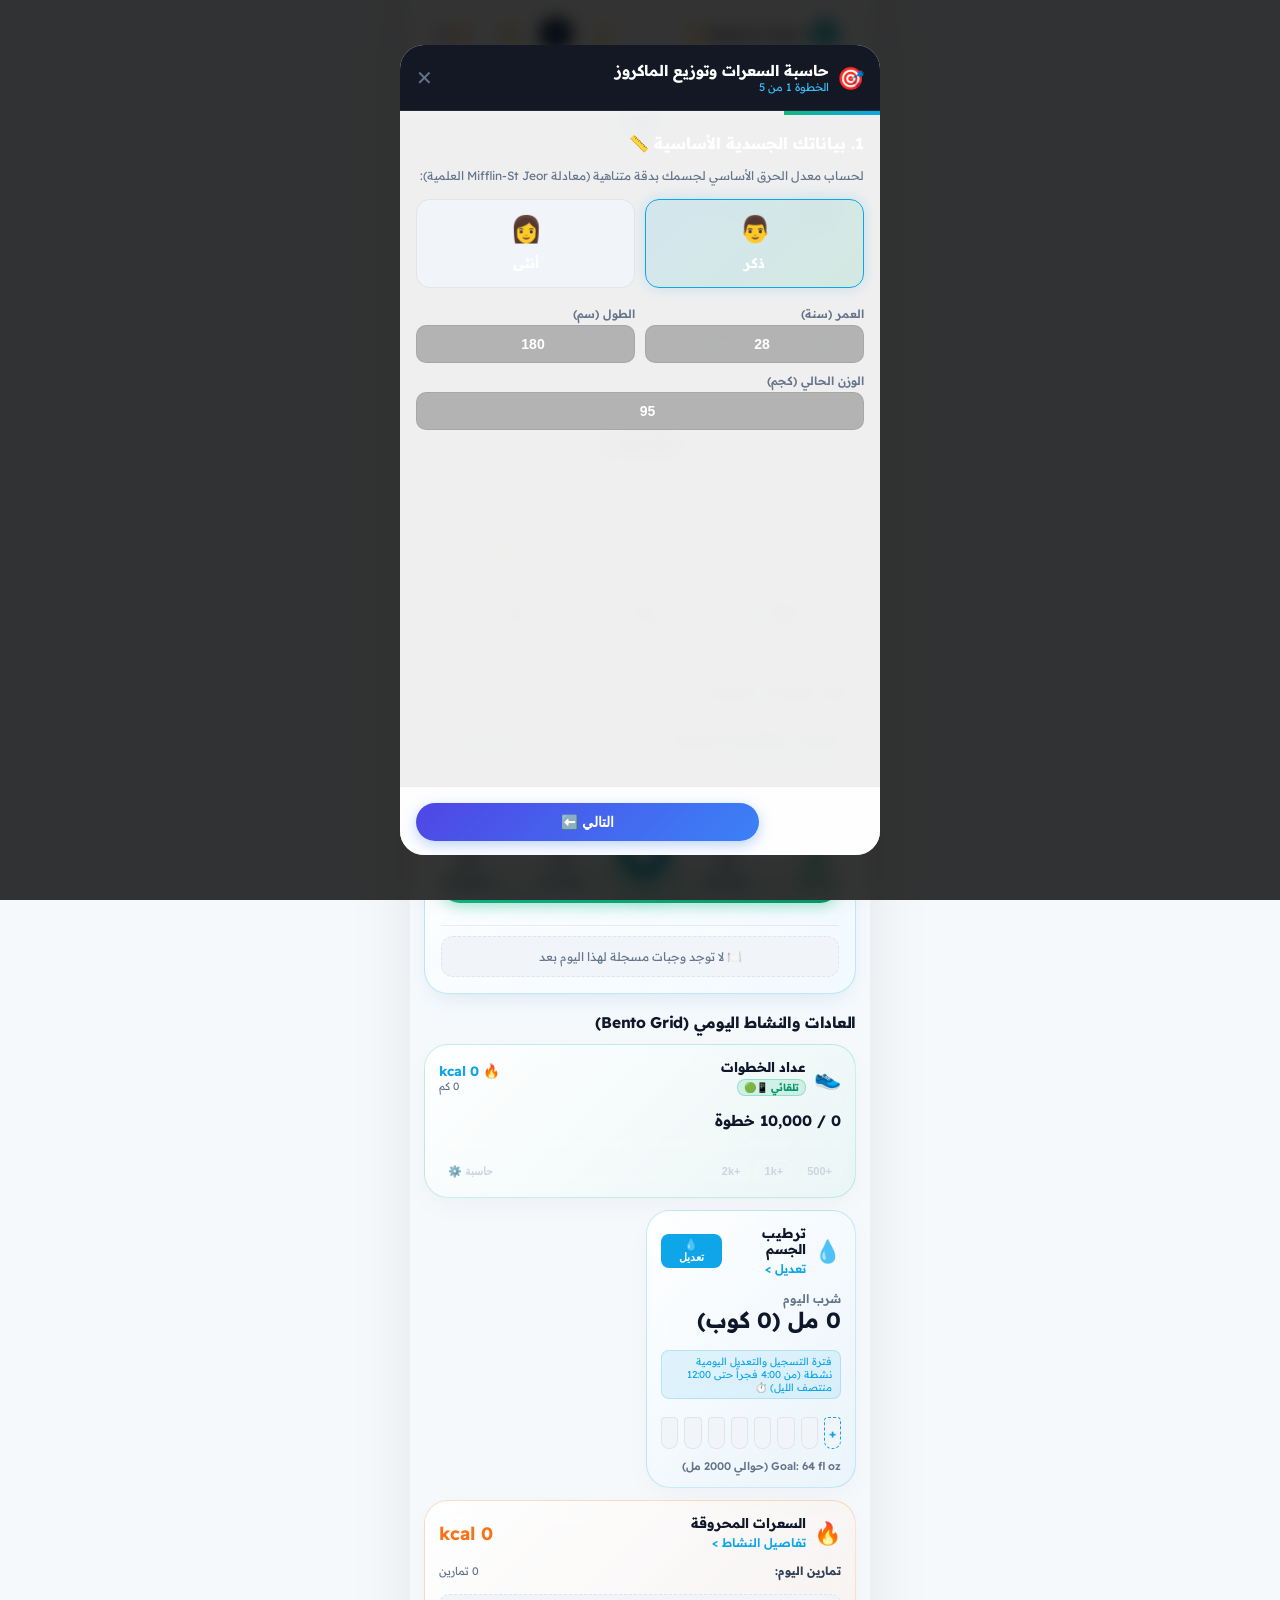
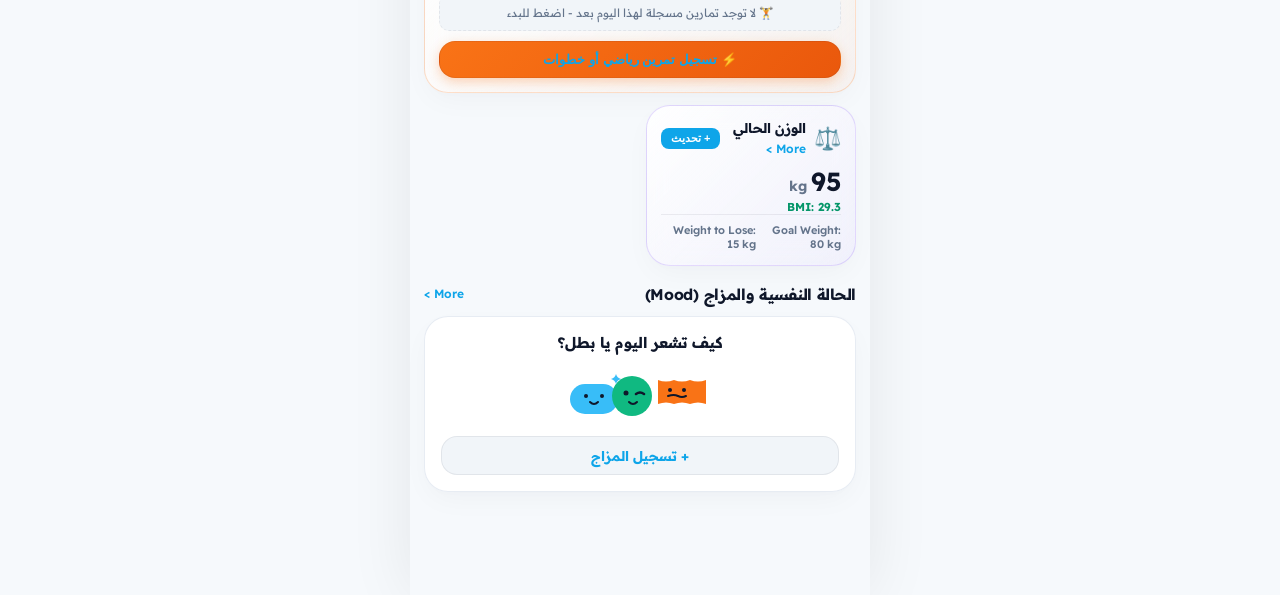
==== commit 0c080182: "Feat: Complete Raheem Coach application with AI nutrition scanner, smart onboarding wizard, exercise" ====
--- a/index.html
+++ b/index.html
@@ -1,12 +1,17 @@
 <!DOCTYPE html>
-<html lang="ar" dir="rtl">
+<html lang="ar" dir="rtl" data-theme="light">
 <head>
   <meta charset="UTF-8">
   <meta name="viewport" content="width=device-width, initial-scale=1.0, maximum-scale=1.0, user-scalable=no, viewport-fit=cover">
-  <meta name="theme-color" content="#0c0f17">
+  <meta name="theme-color" content="#f6f9fc">
   <meta name="apple-mobile-web-app-capable" content="yes">
-  <meta name="apple-mobile-web-app-status-bar-style" content="black-translucent">
-  <title>Raheem Coach | تتبع السعرات وتحليل الجسم</title>
+  <meta name="apple-mobile-web-app-status-bar-style" content="default">
+  <title>Raheem Coach | كوتش رحيم - تتبع السعرات والحيوية الذكي</title>
+
+  <!-- Modern Typography Fonts (Plus Jakarta Sans, Readex Pro, Tajawal) -->
+  <link rel="preconnect" href="https://fonts.googleapis.com">
+  <link rel="preconnect" href="https://fonts.gstatic.com" crossorigin>
+  <link href="https://fonts.googleapis.com/css2?family=Plus+Jakarta+Sans:wght@400;500;600;700;800&family=Readex+Pro:wght@400;500;600;700&family=Tajawal:wght@400;500;700;800&display=swap" rel="stylesheet">
 
   <!-- PWA Manifest & Icons -->
   <link rel="manifest" href="manifest.webmanifest">
@@ -14,10 +19,10 @@
   <link rel="apple-touch-icon" href="assets/icon-192.png">
 
   <!-- Stylesheets -->
-  <link rel="stylesheet" href="css/raheem-coach.css?v=2.0">
-  <link rel="stylesheet" href="css/appediet.css?v=2.0">
-  <link rel="stylesheet" href="css/components.css?v=2.0">
-  <link rel="stylesheet" href="css/responsive.css?v=2.0">
+  <link rel="stylesheet" href="css/appediet.css?v=2.5">
+  <link rel="stylesheet" href="css/raheem-coach.css?v=2.5">
+  <link rel="stylesheet" href="css/components.css?v=2.5">
+  <link rel="stylesheet" href="css/responsive.css?v=2.5">
 
   <script>
     if ('serviceWorker' in navigator) {
@@ -43,11 +48,15 @@
               <path d="M 52 18 C 32 18 24 38 24 58 C 24 74 38 82 50 82 C 68 82 76 66 76 46 Z" fill="#ffffff"/>
             </svg>
           </div>
-          <span class="ask-text">Ask Raheem Coach</span>
+          <span class="ask-text">Raheem Coach 🌟</span>
         </button>
       </div>
 
       <div class="header-right">
+        <!-- Dual Theme Toggle (Light / Dark) -->
+        <button class="badge-pill badge-theme-toggle" id="btn-theme-toggle" title="تبديل المظهر (فاتح / داكن)">
+          <span id="theme-toggle-icon">🌙</span>
+        </button>
         <!-- Google Account Profile Avatar Button -->
         <button class="badge-pill badge-user-profile" id="btn-user-profile" title="حسابي والملف الشخصي">
           <img id="header-user-avatar" src="" class="header-avatar-img hidden" alt="صورة حساب Google">
@@ -71,50 +80,76 @@
         <img src="assets/icon-192.png" alt="Raheem Coach" class="pwa-banner-icon" style="border-radius: 8px;">
         <div>
           <div class="pwa-banner-title">تطبيق Raheem Coach على هاتفك</div>
-          <div class="pwa-banner-sub">ثبّت التطبيق ليعمل بملء الشاشة</div>
+          <div class="pwa-banner-sub">ثبّت التطبيق ليعمل بملء الشاشة وسلاسة فائقة</div>
         </div>
       </div>
       <button class="btn-pwa-install-action" id="btn-pwa-install">تثبيت الآن</button>
     </div>
 
-    <!-- Calendar Date Strip (Matches Screenshot 4) -->
+    <!-- Calendar Date Strip (Floating Capsule Style) -->
     <div class="calendar-strip" id="calendar-strip-container">
       <!-- Injected by JavaScript -->
     </div>
 
-    <!-- VIEW 1: MAIN TRACKER DASHBOARD (Matches Screenshots 3 & 4) -->
+    <!-- VIEW 1: MAIN TRACKER DASHBOARD -->
     <main id="view-tracker" class="view-container">
+
+      <!-- Hero Greeting & Vitality Motivation Banner -->
+      <div class="hero-vitality-banner" id="hero-vitality-banner">
+        <div class="hero-banner-content">
+          <div class="hero-avatar-wrapper" id="hero-user-avatar-wrap">
+            <img id="hero-user-avatar" src="" class="hero-avatar-img hidden" alt="User">
+            <span id="hero-user-avatar-placeholder" class="hero-avatar-emoji">🌟</span>
+          </div>
+          <div class="hero-banner-text">
+            <span class="hero-salute" id="hero-greeting-salute">صباح الخير، ☀️</span>
+            <div class="hero-username" id="hero-greeting-name">بطل الصحة!</div>
+            <p class="hero-subtitle" id="hero-daily-quote">يوم جديد مليء بالحيوية لتحقيق هدفك وخسارة الوزن 🎯</p>
+          </div>
+        </div>
+        <div class="hero-badges-row">
+          <div class="vitality-badge streak-badge" id="hero-badge-streak">
+            <span>🔥</span>
+            <span id="hero-streak-text">أيام الالتزام: <strong>0</strong></span>
+          </div>
+          <div class="vitality-badge plan-badge" id="hero-badge-target">
+            <span>🥗</span>
+            <span id="hero-goal-text">الهدف: تثبيت وزن ولياقة</span>
+          </div>
+        </div>
+      </div>
 
       <!-- Budget Section Header -->
       <div class="section-title-row">
-        <h2 class="section-title">Budget</h2>
+        <h2 class="section-title">ميزانية السعرات اليومية</h2>
       </div>
 
       <!-- Budget Card (Semi-arc Radial & Macros) -->
       <div class="app-card budget-card">
         <!-- Radial Semi-Arc Gauge -->
         <div class="budget-radial-container">
-          <svg class="radial-svg" viewBox="0 0 220 125">
+          <svg class="radial-svg" viewBox="0 0 240 135">
             <defs>
               <linearGradient id="radialGrad" x1="0%" y1="0%" x2="100%" y2="0%">
-                <stop offset="0%" stop-color="#3b82f6" />
-                <stop offset="100%" stop-color="#60a5fa" />
+                <stop offset="0%" stop-color="#10b981" />
+                <stop offset="50%" stop-color="#0ea5e9" />
+                <stop offset="100%" stop-color="#6366f1" />
               </linearGradient>
             </defs>
             <!-- Background Arc -->
-            <path class="radial-track" d="M 20 115 A 90 90 0 0 1 200 115" />
+            <path class="radial-track" d="M 25 125 A 95 95 0 0 1 215 125" />
             <!-- Active Progress Arc -->
-            <path class="radial-progress" id="dash-radial-arc" d="M 20 115 A 90 90 0 0 1 200 115" stroke-dasharray="283" stroke-dashoffset="283" />
+            <path class="radial-progress" id="dash-radial-arc" d="M 25 125 A 95 95 0 0 1 215 125" stroke-dasharray="298" stroke-dashoffset="298" />
           </svg>
           <div class="radial-center-content">
-            <span class="radial-label">Remaining</span>
+            <span class="radial-label">المتبقي اليوم</span>
             <span class="radial-value" id="dash-remaining-kcal">1400</span>
             <div class="radial-unit">
-              <span>kcal</span>
+              <span>سعرة حرارية (kcal)</span>
               <span style="cursor: pointer; opacity: 0.8;" title="مبني على وزنك والهدف">❔</span>
             </div>
-            <div class="budget-goal-pill" id="dash-goal-kcal-badge" style="margin-top: 6px;">
-              Goal: 1400 kcal &gt;
+            <div class="budget-goal-pill" id="dash-goal-kcal-badge">
+              الهدف: 1400 سعرة 🎯
             </div>
           </div>
         </div>
@@ -124,14 +159,14 @@
           <div class="budget-side-stat">
             <div class="stat-icon-wrapper">🍴</div>
             <div class="stat-content">
-              <span class="stat-title">Eaten</span>
+              <span class="stat-title">المأكول</span>
               <span class="stat-num" id="dash-eaten-kcal">0 kcal</span>
             </div>
           </div>
           <div class="budget-side-stat">
             <div class="stat-icon-wrapper">🔥</div>
             <div class="stat-content">
-              <span class="stat-title">Burned</span>
+              <span class="stat-title">المحروق</span>
               <span class="stat-num" id="dash-burned-kcal">0 kcal</span>
             </div>
           </div>
@@ -142,7 +177,7 @@
           <!-- Carb -->
           <div class="macro-col">
             <div class="macro-header">
-              <span class="macro-name">Carb</span>
+              <span class="macro-name">كاربوهيدرات</span>
               <span class="macro-val" id="dash-carb-val">0 / 140 g</span>
             </div>
             <div class="macro-bar-track">
@@ -152,7 +187,7 @@
           <!-- Protein -->
           <div class="macro-col">
             <div class="macro-header">
-              <span class="macro-name">Protein</span>
+              <span class="macro-name">بروتين</span>
               <span class="macro-val" id="dash-protein-val">0 / 88 g</span>
             </div>
             <div class="macro-bar-track">
@@ -162,7 +197,7 @@
           <!-- Fat -->
           <div class="macro-col">
             <div class="macro-header">
-              <span class="macro-name">Fat</span>
+              <span class="macro-name">دهون صحية</span>
               <span class="macro-val" id="dash-fat-val">0 / 54 g</span>
             </div>
             <div class="macro-bar-track">
@@ -174,19 +209,19 @@
 
       <!-- Eaten Section Header -->
       <div class="section-title-row">
-        <h2 class="section-title">Eaten</h2>
-      </div>
-
-      <!-- Eaten Hero Card (Matches Screenshot 3 & 4) -->
+        <h2 class="section-title">سجل الوجبات اليومية</h2>
+      </div>
+
+      <!-- Eaten Hero Card -->
       <div class="eaten-hero-card">
         <div style="display:flex; justify-content:space-between; align-items:flex-start;">
           <div>
-            <div class="eaten-hero-title">Daily Meals & Tracking</div>
+            <div class="eaten-hero-title">الوجبات والتغذية المتوازنة 🍽️</div>
             <div class="eaten-hero-subtitle" id="eaten-health-report-link" style="cursor:pointer;" title="اضغط لفتح التقرير الأسبوعي">
               Your Health Report 📊
             </div>
           </div>
-          <button class="btn-quick-report-tag" id="btn-open-weekly-report" style="background:rgba(59,130,246,0.2); border:1px solid rgba(59,130,246,0.4); color:#93c5fd; padding:4px 10px; border-radius:20px; font-size:11px; font-weight:700; cursor:pointer;">
+          <button class="btn-quick-report-tag" id="btn-open-weekly-report">
             📊 تقرير التقييم
           </button>
         </div>
@@ -202,68 +237,136 @@
         <button class="btn-eaten-log" id="btn-eaten-log-now">Log Now</button>
 
         <!-- Logged Meals List Container (Allows clicking to review and re-edit) -->
-        <div id="dash-logged-meals-list" class="logged-meals-container" style="margin-top:14px; border-top:1px solid rgba(255,255,255,0.08); padding-top:12px; display:flex; flex-direction:column; gap:8px;">
+        <div id="dash-logged-meals-list" class="logged-meals-container">
           <!-- Dynamically populated by AppedietApp.refreshDashboard() -->
         </div>
       </div>
 
-      <!-- Burned Section Header & Card -->
+      <!-- Habits & Health Bento Section Header -->
       <div class="section-title-row">
-        <h2 class="section-title">Burned</h2>
-        <a class="section-more-link" id="link-more-burned">More &gt;</a>
-      </div>
-      <div class="app-card">
-        <div class="card-single-stat-row">
-          <span class="card-stat-label">Calories Burned</span>
-          <span class="card-stat-big-val" id="dash-calories-burned-val">0 kcal</span>
-        </div>
-        <button class="btn-card-action" id="btn-add-workout">+ Add Workout</button>
-      </div>
-
-      <!-- Water Section Header & Card (Matches Screenshot 3 & 4) -->
-      <div class="section-title-row">
-        <h2 class="section-title">Water</h2>
-        <a class="section-more-link" id="link-more-water">تعديل &gt;</a>
-      </div>
-      <div class="app-card">
-        <div style="display:flex; justify-content:space-between; align-items:flex-start;">
-          <div>
-            <div class="card-stat-label">Today's Intake</div>
-            <div class="card-stat-big-val" id="dash-water-intake-val" style="margin-top: 4px;">0 مل (0 كوب)</div>
-          </div>
-          <button class="btn-update-weight" id="btn-open-water-modal" style="background:#0284c7; color:#fff; border:none; padding:6px 12px; font-size:11.5px; border-radius:10px; cursor:pointer;">
-            💧 تعديل كمية الماء
+        <h2 class="section-title">العادات والنشاط اليومي (Bento Grid)</h2>
+      </div>
+
+      <!-- 2x2 Bento Grid for Habits -->
+      <div class="habits-bento-grid">
+        
+        <!-- Bento Card 1: Automatic Step Tracker -->
+        <div class="bento-card bento-card-steps">
+          <div class="bento-card-header">
+            <div class="bento-title-wrap">
+              <span class="bento-icon">👟</span>
+              <div>
+                <div class="bento-title">عداد الخطوات</div>
+                <span id="dash-steps-auto-badge" class="bento-badge-auto">تلقائي 📱🟢</span>
+              </div>
+            </div>
+            <div class="bento-steps-metric">
+              <span class="bento-steps-kcal" id="dash-steps-kcal">🔥 0 kcal</span>
+              <span class="bento-steps-dist" id="dash-steps-distance">0.0 كم</span>
+            </div>
+          </div>
+
+          <div class="bento-main-stat">
+            <span class="bento-stat-highlight" id="dash-steps-details">0 / 10,000 خطوة</span>
+          </div>
+
+          <!-- Progress Bar -->
+          <div class="steps-progress-track">
+            <div class="steps-progress-fill" id="dash-steps-progress-bar" style="width: 0%;"></div>
+          </div>
+
+          <!-- Quick Step Controls -->
+          <div class="steps-quick-btns">
+            <button class="btn-step-quick" id="btn-quick-step-500">+500</button>
+            <button class="btn-step-quick" id="btn-quick-step-1000">+1k</button>
+            <button class="btn-step-quick" id="btn-quick-step-2000">+2k</button>
+            <button class="btn-step-quick bento-calc-btn" id="btn-open-steps-calculator">
+              حاسبة ⚙️
+            </button>
+          </div>
+        </div>
+
+        <!-- Bento Card 2: Water Hydration Tracker -->
+        <div class="bento-card bento-card-water">
+          <div class="bento-card-header">
+            <div class="bento-title-wrap">
+              <span class="bento-icon">💧</span>
+              <div>
+                <div class="bento-title">ترطيب الجسم</div>
+                <a class="section-more-link" id="link-more-water">تعديل &gt;</a>
+              </div>
+            </div>
+            <button class="btn-bento-action" id="btn-open-water-modal">
+              💧 تعديل
+            </button>
+          </div>
+
+          <div class="bento-main-stat">
+            <div class="card-stat-label">شرب اليوم</div>
+            <div class="card-stat-big-val" id="dash-water-intake-val">0 مل (0 كوب)</div>
+          </div>
+
+          <!-- 4:00 AM to 12:00 AM Cutoff Indicator -->
+          <div id="dash-water-window-badge" class="bento-water-badge">
+            ⏱️ تسجيل من 4:00 فجراً حتى 12:00 منتصف الليل
+          </div>
+
+          <!-- 8 Glass Cups Row -->
+          <div class="water-cups-grid">
+            <div class="water-cup-item first-add" title="انقر لإضافة كوب">+</div>
+            <div class="water-cup-item" title="كوب 2"></div>
+            <div class="water-cup-item" title="كوب 3"></div>
+            <div class="water-cup-item" title="كوب 4"></div>
+            <div class="water-cup-item" title="كوب 5"></div>
+            <div class="water-cup-item" title="كوب 6"></div>
+            <div class="water-cup-item" title="كوب 7"></div>
+            <div class="water-cup-item" title="كوب 8"></div>
+          </div>
+
+          <div class="water-footer-goal" id="dash-water-goal-val">Goal: 64 fl oz (حوالي 2000 مل)</div>
+        </div>
+
+        <!-- Bento Card 3: Burned Calories & Workouts -->
+        <div class="bento-card bento-card-burned">
+          <div class="bento-card-header">
+            <div class="bento-title-wrap">
+              <span class="bento-icon">🔥</span>
+              <div>
+                <div class="bento-title">السعرات المحروقة</div>
+                <a class="section-more-link" id="link-more-burned">تفاصيل النشاط &gt;</a>
+              </div>
+            </div>
+            <span class="bento-burn-big" id="dash-calories-burned-val">0 kcal</span>
+          </div>
+
+          <div class="bento-workouts-header">
+            <span class="bento-sublabel">تمارين اليوم:</span>
+            <span class="bento-workouts-num" id="dash-workouts-count">0 تمارين</span>
+          </div>
+
+          <!-- Logged Workouts Container -->
+          <div id="dash-logged-workouts-list" class="workouts-list-container bento-scroll-list">
+            <!-- Dynamically populated -->
+          </div>
+
+          <button class="btn-card-action bento-add-workout-btn" id="btn-add-workout">
+            <span>⚡ تسجيل تمرين رياضي أو خطوات</span>
           </button>
         </div>
 
-        <!-- 4:00 AM to 12:00 AM Cutoff Indicator -->
-        <div id="dash-water-window-badge" style="background:rgba(2,132,199,0.15); border:1px solid rgba(2,132,199,0.3); border-radius:8px; padding:6px 10px; font-size:11px; color:#7dd3fc; margin:8px 0 10px 0; text-align:center; line-height:1.4;">
-          ⏱️ فترة التسجيل والتعديل اليومية نشطة (من 4:00 فجراً حتى 12:00 منتصف الليل)
-        </div>
-
-        <!-- 8 Glass Cups Row -->
-        <div class="water-cups-grid">
-          <div class="water-cup-item first-add" title="انقر لإضافة كوب">+</div>
-          <div class="water-cup-item" title="كوب 2"></div>
-          <div class="water-cup-item" title="كوب 3"></div>
-          <div class="water-cup-item" title="كوب 4"></div>
-          <div class="water-cup-item" title="كوب 5"></div>
-          <div class="water-cup-item" title="كوب 6"></div>
-          <div class="water-cup-item" title="كوب 7"></div>
-          <div class="water-cup-item" title="كوب 8"></div>
-        </div>
-
-        <div class="water-footer-goal" id="dash-water-goal-val">Goal: 64 fl oz (حوالي 2000 مل)</div>
-      </div>
-
-      <!-- Weight Section Header & Card (Matches Screenshot 3 & 4) -->
-      <div class="section-title-row">
-        <h2 class="section-title">Weight</h2>
-        <a class="section-more-link" id="link-more-weight">More &gt;</a>
-      </div>
-      <div class="app-card">
-        <span class="card-stat-label">Current Weight</span>
-        <div class="weight-row-main">
+        <!-- Bento Card 4: Weight & Goals -->
+        <div class="bento-card bento-card-weight">
+          <div class="bento-card-header">
+            <div class="bento-title-wrap">
+              <span class="bento-icon">⚖️</span>
+              <div>
+                <div class="bento-title">الوزن الحالي</div>
+                <a class="section-more-link" id="link-more-weight">More &gt;</a>
+              </div>
+            </div>
+            <button class="btn-bento-action" id="btn-update-weight-modal">+ تحديث</button>
+          </div>
+
           <div class="weight-current-block">
             <div class="weight-val-unit">
               <span class="weight-number" id="dash-current-weight-val">95</span>
@@ -271,22 +374,22 @@
             </div>
             <span class="weight-bmi-badge" id="dash-weight-bmi">BMI: 29.3</span>
           </div>
-          <button class="btn-update-weight" id="btn-update-weight-modal">+ Update Weight</button>
-        </div>
-
-        <div class="weight-footer-goals">
-          <span id="dash-goal-weight-val">Goal Weight: 80 kg</span>
-          <span id="dash-weight-to-lose-val">Weight to Lose: 15 kg</span>
-        </div>
-      </div>
-
-      <!-- Mood Section Header & Card (Matches Screenshot 3) -->
+
+          <div class="weight-footer-goals">
+            <span id="dash-goal-weight-val">Goal Weight: 80 kg</span>
+            <span id="dash-weight-to-lose-val">Weight to Lose: 15 kg</span>
+          </div>
+        </div>
+
+      </div>
+
+      <!-- Mood Section Header & Card -->
       <div class="section-title-row">
-        <h2 class="section-title">Mood</h2>
+        <h2 class="section-title">الحالة النفسية والمزاج (Mood)</h2>
         <a class="section-more-link" id="link-more-mood">More &gt;</a>
       </div>
       <div class="app-card mood-card">
-        <div class="mood-title-ask">How are you feeling right now?</div>
+        <div class="mood-title-ask">كيف تشعر اليوم يا بطل؟</div>
 
         <!-- Mascot Cartoon Blobs Graphic -->
         <div class="mood-mascots-preview">
@@ -312,7 +415,7 @@
           </svg>
         </div>
 
-        <button class="btn-log-feeling" id="btn-log-feeling-modal">+ Log Feeling</button>
+        <button class="btn-log-feeling" id="btn-log-feeling-modal">+ تسجيل المزاج</button>
       </div>
 
     </main>
@@ -922,6 +1025,15 @@
           </p>
         </div>
 
+        <!-- Calorie & Macro Calculator Re-run button -->
+        <div style="background: linear-gradient(135deg, rgba(14, 165, 233, 0.15), rgba(99, 102, 241, 0.15)); border: 1px solid rgba(56, 189, 248, 0.3); border-radius: 12px; padding: 12px; display: flex; align-items: center; justify-content: space-between;">
+          <div>
+            <div style="font-weight: 700; color: #fff; font-size: 13px;">🎯 استبيان وحاسبة السعرات والماكروز</div>
+            <div style="font-size: 11px; color: #94a3b8;">إعادة حساب BMR و TDEE وتقسيم الجرامات بدقة</div>
+          </div>
+          <button id="btn-reopen-onboarding" class="dialog-btn-primary" style="padding: 7px 14px; font-size: 12px; border-radius: 8px;">فتح الاستبيان 🚀</button>
+        </div>
+
         <!-- Google Gemini API Key Section -->
         <div style="background:#131722; border:1px solid rgba(255,255,255,0.08); border-radius:12px; padding:12px; display:flex; flex-direction:column; gap:8px;">
           <label style="color:#94a3b8; font-size:11.5px; font-weight:600;">مفتاح Google Gemini API:</label>
@@ -1215,19 +1327,578 @@
     </div>
   </div>
 
+  <!-- ==========================================================================
+       MODAL: EXERCISE LOGGER & STEPS CALCULATOR
+       ========================================================================== -->
+  <div class="dialog-modal-overlay" id="exercise-logger-modal">
+    <div style="background:#0e1422; border:1px solid rgba(59,130,246,0.35); border-radius:22px; width:94%; max-width:460px; max-height:90vh; overflow-y:auto; padding:20px 16px; box-shadow:0 20px 60px rgba(0,0,0,0.85); color:#fff; position:relative;">
+      
+      <!-- Modal Header -->
+      <div style="display:flex; justify-content:space-between; align-items:center; margin-bottom:12px;">
+        <div style="display:flex; align-items:center; gap:8px;">
+          <span style="font-size:22px;">⚡</span>
+          <div>
+            <h3 style="font-size:16px; font-weight:800; color:#fff;" id="exercise-modal-title">النشاط الرياضي والخطوات</h3>
+            <span style="font-size:11px; color:#94a3b8;" id="exercise-modal-subtitle">حساب السعرات وتحليل الأثر على الدايت والهدف</span>
+          </div>
+        </div>
+        <button class="dialog-close-btn" id="btn-close-exercise-modal">✕</button>
+      </div>
+
+      <!-- Tabs Navigation: Exercise vs Steps -->
+      <div class="exercise-modal-tabs">
+        <button type="button" class="exercise-tab-btn active" id="tab-btn-exercise" data-tab="exercise">
+          <span>🏋️‍♂️</span>
+          <span>تسجيل تمرين رياضي</span>
+        </button>
+        <button type="button" class="exercise-tab-btn" id="tab-btn-steps" data-tab="steps">
+          <span>👟</span>
+          <span>حاسبة الخطوات اليومية</span>
+        </button>
+      </div>
+
+      <!-- ================= TAB 1: EXERCISE LOGGER ================= -->
+      <div id="exercise-tab-content-exercise">
+        <!-- Quick Select Exercise Chips -->
+        <div style="font-size:12px; font-weight:700; color:#cbd5e1; margin-bottom:6px;">اختر التمرين:</div>
+        <div class="exercise-chips-grid" id="exercise-chips-grid">
+          <div class="exercise-chip active" data-type="pushups">
+            <span class="chip-icon">🤸</span>
+            <span class="chip-label">تمارين ضغط</span>
+          </div>
+          <div class="exercise-chip" data-type="pullups">
+            <span class="chip-icon">🏋️‍♀️</span>
+            <span class="chip-label">عقلة</span>
+          </div>
+          <div class="exercise-chip" data-type="squats">
+            <span class="chip-icon">🦵</span>
+            <span class="chip-label">سكوات (قرفصاء)</span>
+          </div>
+          <div class="exercise-chip" data-type="running">
+            <span class="chip-icon">🏃‍♂️</span>
+            <span class="chip-label">جري</span>
+          </div>
+          <div class="exercise-chip" data-type="walking">
+            <span class="chip-icon">🚶‍♂️</span>
+            <span class="chip-label">مشي سريع</span>
+          </div>
+          <div class="exercise-chip" data-type="cycling">
+            <span class="chip-icon">🚴‍♂️</span>
+            <span class="chip-label">دراجة</span>
+          </div>
+          <div class="exercise-chip" data-type="plank">
+            <span class="chip-icon">⏱️</span>
+            <span class="chip-label">بلانك</span>
+          </div>
+          <div class="exercise-chip" data-type="jump_rope">
+            <span class="chip-icon">🪢</span>
+            <span class="chip-label">نط حبل</span>
+          </div>
+          <div class="exercise-chip" data-type="gym_weights">
+            <span class="chip-icon">🏋️</span>
+            <span class="chip-label">حديد وجيم</span>
+          </div>
+          <div class="exercise-chip" data-type="custom" style="grid-column: span 3;">
+            <span class="chip-icon">✍️</span>
+            <span class="chip-label">تمرين مخصص آخر (أو نشاط حر)</span>
+          </div>
+        </div>
+
+        <!-- Custom Exercise Description Input (Hidden by default) -->
+        <div id="exercise-custom-input-box" class="hidden" style="background:#131926; border:1px solid rgba(255,255,255,0.08); border-radius:12px; padding:10px; margin-bottom:10px;">
+          <label style="font-size:11.5px; color:#94a3b8; display:block; margin-bottom:4px;">صف التمرين أو النشاط (مثال: لعبت ماتش كورة 45 دقيقة):</label>
+          <input type="text" id="input-custom-exercise-desc" placeholder="اكتب اسم التمرين أو النشاط..." style="width:100%; background:#0a0f1d; border:1px solid rgba(255,255,255,0.15); color:#fff; border-radius:8px; padding:8px 10px; font-size:12px; direction:rtl;">
+          <button type="button" id="btn-ai-analyze-custom-exercise" style="width:100%; margin-top:8px; background:linear-gradient(135deg, #3b82f6, #2563eb); border:none; border-radius:8px; padding:7px; color:#fff; font-size:11.5px; font-weight:700; cursor:pointer;">
+            ✨ تحليل التمرين بالذكاء الاصطناعي
+          </button>
+        </div>
+
+        <!-- Quantity Input: Reps vs Duration (Switches dynamically) -->
+        <div style="background:#131926; border:1px solid rgba(255,255,255,0.08); border-radius:14px; padding:12px; margin-bottom:12px;">
+          <!-- Reps Container -->
+          <div id="exercise-reps-container">
+            <label style="font-size:11.5px; color:#94a3b8; display:block; margin-bottom:6px; text-align:center;">عدد التكرارات (Reps):</label>
+            <div style="display:flex; align-items:center; justify-content:center; gap:12px;">
+              <button type="button" id="btn-exercise-reps-minus" style="background:#1e293b; color:#fff; border:none; width:38px; height:38px; border-radius:50%; font-size:18px; font-weight:800; cursor:pointer;">-</button>
+              <input type="number" id="input-exercise-reps" value="30" min="1" max="1000" style="width:90px; background:#0a0f1d; border:1px solid rgba(59,130,246,0.3); color:#38bdf8; font-size:22px; font-weight:800; text-align:center; border-radius:10px; padding:6px;">
+              <button type="button" id="btn-exercise-reps-plus" style="background:#1e293b; color:#fff; border:none; width:38px; height:38px; border-radius:50%; font-size:18px; font-weight:800; cursor:pointer;">+</button>
+            </div>
+            <!-- Presets -->
+            <div style="display:flex; justify-content:center; gap:6px; margin-top:8px;">
+              <button type="button" class="btn-step-quick exercise-reps-preset" data-val="15">15 تكرار</button>
+              <button type="button" class="btn-step-quick exercise-reps-preset" data-val="30">30 تكرار</button>
+              <button type="button" class="btn-step-quick exercise-reps-preset" data-val="50">50 تكرار</button>
+              <button type="button" class="btn-step-quick exercise-reps-preset" data-val="100">100 تكرار</button>
+            </div>
+          </div>
+
+          <!-- Duration Container -->
+          <div id="exercise-duration-container" class="hidden">
+            <label style="font-size:11.5px; color:#94a3b8; display:block; margin-bottom:6px; text-align:center;">المدة بالدقائق (Minutes):</label>
+            <div style="display:flex; align-items:center; justify-content:center; gap:12px;">
+              <button type="button" id="btn-exercise-mins-minus" style="background:#1e293b; color:#fff; border:none; width:38px; height:38px; border-radius:50%; font-size:18px; font-weight:800; cursor:pointer;">-</button>
+              <input type="number" id="input-exercise-minutes" value="20" min="1" max="300" style="width:90px; background:#0a0f1d; border:1px solid rgba(59,130,246,0.3); color:#38bdf8; font-size:22px; font-weight:800; text-align:center; border-radius:10px; padding:6px;">
+              <button type="button" id="btn-exercise-mins-plus" style="background:#1e293b; color:#fff; border:none; width:38px; height:38px; border-radius:50%; font-size:18px; font-weight:800; cursor:pointer;">+</button>
+            </div>
+            <!-- Presets -->
+            <div style="display:flex; justify-content:center; gap:6px; margin-top:8px;">
+              <button type="button" class="btn-step-quick exercise-mins-preset" data-val="15">15 دقيقة</button>
+              <button type="button" class="btn-step-quick exercise-mins-preset" data-val="30">30 دقيقة</button>
+              <button type="button" class="btn-step-quick exercise-mins-preset" data-val="45">45 دقيقة</button>
+              <button type="button" class="btn-step-quick exercise-mins-preset" data-val="60">60 دقيقة</button>
+            </div>
+          </div>
+        </div>
+
+        <!-- Live Diet & Goal Impact Card -->
+        <div class="exercise-impact-card" id="exercise-live-impact-card">
+          <div style="display:flex; align-items:center; justify-content:space-between; border-bottom:1px solid rgba(255,255,255,0.08); padding-bottom:8px;">
+            <div style="display:flex; align-items:center; gap:6px;">
+              <span style="font-size:18px;">💡</span>
+              <span style="font-size:13px; font-weight:800; color:#60a5fa;">أثر التمرين على الدايت والهدف:</span>
+            </div>
+            <span style="background:rgba(59,130,246,0.2); color:#93c5fd; padding:2px 8px; border-radius:10px; font-size:11px; font-weight:700;" id="impact-exercise-title">تمارين ضغط</span>
+          </div>
+
+          <!-- Impact Badges 2x2 Grid -->
+          <div class="impact-badge-grid">
+            <div class="impact-badge-item">
+              <span class="badge-label">🔥 السعرات المحروقة المقدرة</span>
+              <span class="badge-value" style="color:#f59e0b;" id="impact-burned-kcal">0 kcal</span>
+            </div>
+            <div class="impact-badge-item">
+              <span class="badge-label">🥩 بروتين الاستشفاء المطلوب</span>
+              <span class="badge-value" style="color:#34d399;" id="impact-protein-needed">20-25 جم</span>
+            </div>
+            <div class="impact-badge-item">
+              <span class="badge-label">🎯 العضلات المستهدفة</span>
+              <span class="badge-value" style="color:#38bdf8; font-size:12px;" id="impact-target-muscles">صدر، ترايسبس، أكتاف</span>
+            </div>
+            <div class="impact-badge-item">
+              <span class="badge-label">📉 تسريع حرق الدهون</span>
+              <span class="badge-value" style="color:#ec4899;" id="impact-fat-loss">~0 جم دهون صافية</span>
+            </div>
+          </div>
+
+          <!-- Post-workout Nutrition & Coach Advice -->
+          <div style="background:rgba(0,0,0,0.25); border-radius:10px; padding:8px 10px; font-size:11.5px; line-height:1.5;">
+            <div style="color:#7dd3fc; font-weight:700; margin-bottom:2px;">🥗 أنسب وجبة بعد التمرين:</div>
+            <div style="color:#cbd5e1;" id="impact-post-meal">وجبة بروتينية مع كارب معتدل (مثال: صدور دجاج مع أرز أو تونة مع خبز أسمر).</div>
+          </div>
+          <div style="background:rgba(37,99,235,0.1); border:1px solid rgba(59,130,246,0.2); border-radius:10px; padding:8px 10px; font-size:11.5px; line-height:1.5;">
+            <div style="color:#93c5fd; font-weight:700; margin-bottom:2px;">💬 نصيحة كوتش رحيم:</div>
+            <div style="color:#e2e8f0;" id="impact-coach-advice">التمرين يزيد من عجز السعرات ويحافظ على كتلتك العضلية أثناء نزول الوزن نحو 80 كجم.</div>
+          </div>
+        </div>
+
+        <!-- Save Button -->
+        <button type="button" class="dialog-btn-primary" id="btn-save-exercise-record" style="width:100%; margin-top:14px; padding:12px; font-size:13.5px; border-radius:14px;">
+          حفظ التمرين وإضافته لميزانية اليوم 🔥
+        </button>
+      </div>
+
+      <!-- ================= TAB 2: STEPS CALCULATOR ================= -->
+      <div id="exercise-tab-content-steps" class="hidden">
+        <!-- Hardware Sensor Status Card -->
+        <div id="steps-sensor-status-card" style="background:rgba(16,185,129,0.1); border:1px solid rgba(16,185,129,0.25); border-radius:12px; padding:10px 12px; margin-bottom:12px; display:flex; align-items:center; justify-content:space-between;">
+          <div style="display:flex; align-items:center; gap:8px;">
+            <span style="font-size:20px;">📱</span>
+            <div>
+              <span style="font-size:12px; font-weight:700; color:#6ee7b7; display:block;">حساس الخطوات التلقائي بالهاتف</span>
+              <span style="font-size:10.5px; color:#94a3b8;" id="steps-sensor-status-text">التتبع الآلي بالخلفية نشط (StepCounterService)</span>
+            </div>
+          </div>
+          <button type="button" id="btn-request-step-sensor" style="background:rgba(16,185,129,0.2); border:1px solid rgba(16,185,129,0.4); color:#a7f3d0; border-radius:8px; padding:5px 10px; font-size:11px; font-weight:700; cursor:pointer;">
+            إعادة الفحص 🔄
+          </button>
+        </div>
+
+        <div style="background:#131926; border:1px solid rgba(255,255,255,0.08); border-radius:14px; padding:14px; margin-bottom:12px; text-align:center;">
+          <label style="font-size:12px; color:#94a3b8; display:block; margin-bottom:6px;">إجمالي خطوات اليوم (Steps):</label>
+          <div style="display:flex; align-items:center; justify-content:center; gap:12px;">
+            <button type="button" id="btn-modal-steps-minus-500" style="background:#1e293b; color:#fff; border:none; width:40px; height:40px; border-radius:50%; font-size:18px; font-weight:800; cursor:pointer;">-500</button>
+            <input type="number" id="input-modal-steps-count" value="0" min="0" max="100000" step="100" style="width:130px; background:#0a0f1d; border:1px solid rgba(59,130,246,0.4); color:#38bdf8; font-size:24px; font-weight:800; text-align:center; border-radius:10px; padding:6px;">
+            <button type="button" id="btn-modal-steps-plus-500" style="background:#1e293b; color:#fff; border:none; width:40px; height:40px; border-radius:50%; font-size:18px; font-weight:800; cursor:pointer;">+500</button>
+          </div>
+
+          <!-- Quick Presets -->
+          <div style="display:grid; grid-template-columns:repeat(5, 1fr); gap:6px; margin-top:12px;">
+            <button type="button" class="btn-step-quick modal-steps-preset" data-steps="3000">3,000</button>
+            <button type="button" class="btn-step-quick modal-steps-preset" data-steps="5000">5,000</button>
+            <button type="button" class="btn-step-quick modal-steps-preset" data-steps="8000">8,000</button>
+            <button type="button" class="btn-step-quick modal-steps-preset" data-steps="10000">10,000</button>
+            <button type="button" class="btn-step-quick modal-steps-preset" data-steps="12000">12,000</button>
+          </div>
+        </div>
+
+        <!-- Goal Setting -->
+        <div style="display:flex; align-items:center; justify-content:space-between; background:#131926; border:1px solid rgba(255,255,255,0.08); border-radius:12px; padding:10px 14px; margin-bottom:12px;">
+          <span style="font-size:12px; color:#cbd5e1; font-weight:600;">الهدف اليومي للخطوات:</span>
+          <div style="display:flex; align-items:center; gap:6px;">
+            <input type="number" id="input-modal-steps-goal" value="10000" step="500" min="1000" max="50000" style="width:85px; background:#0a0f1d; border:1px solid rgba(255,255,255,0.15); color:#fff; font-size:13px; font-weight:700; text-align:center; border-radius:8px; padding:4px;">
+            <span style="font-size:11px; color:#94a3b8;">خطوة</span>
+          </div>
+        </div>
+
+        <!-- Scientific Calculation Breakdown Box -->
+        <div style="background:linear-gradient(135deg, #0e1526, #111a2f); border:1px solid rgba(16,185,129,0.3); border-radius:14px; padding:12px; margin-bottom:12px;">
+          <div style="font-size:12px; font-weight:700; color:#34d399; margin-bottom:8px; display:flex; align-items:center; gap:6px;">
+            <span>🔬</span>
+            <span>التحليل العلمي للخطوات (بناءً على طولك ووزنك الحالي):</span>
+          </div>
+          <div class="impact-badge-grid">
+            <div class="impact-badge-item">
+              <span class="badge-label">🔥 السعرات المحروقة</span>
+              <span class="badge-value" style="color:#f59e0b;" id="modal-steps-calc-kcal">0 kcal</span>
+            </div>
+            <div class="impact-badge-item">
+              <span class="badge-label">📏 المسافة المقدرة</span>
+              <span class="badge-value" style="color:#38bdf8;" id="modal-steps-calc-dist">0.0 كم</span>
+            </div>
+            <div class="impact-badge-item">
+              <span class="badge-label">🎯 إنجاز الهدف اليومي</span>
+              <span class="badge-value" style="color:#10b981;" id="modal-steps-calc-pct">0%</span>
+            </div>
+            <div class="impact-badge-item">
+              <span class="badge-label">📉 عجز إضافي للدايت</span>
+              <span class="badge-value" style="color:#a78bfa;" id="modal-steps-calc-deficit">+0 kcal</span>
+            </div>
+          </div>
+        </div>
+
+        <!-- Save Steps Button -->
+        <button type="button" class="dialog-btn-primary" id="btn-save-steps-record" style="width:100%; padding:12px; font-size:13.5px; background:linear-gradient(135deg, #10b981, #059669); border-radius:14px;">
+          حفظ وتحديث الخطوات لليوم 👟
+        </button>
+      </div>
+
+    </div>
+  </div>
+
+  <!-- ==========================================================================
+       MODAL: WORKOUT IMPACT & DIET DETAILS (View Any Logged Workout)
+       ========================================================================== -->
+  <div class="dialog-modal-overlay" id="workout-impact-details-modal">
+    <div style="background:#0e1422; border:1px solid rgba(59,130,246,0.4); border-radius:22px; width:92%; max-width:420px; max-height:85vh; overflow-y:auto; padding:20px 16px; box-shadow:0 20px 60px rgba(0,0,0,0.85); color:#fff; position:relative;">
+      
+      <div style="display:flex; justify-content:space-between; align-items:center; margin-bottom:12px; border-bottom:1px solid rgba(255,255,255,0.08); padding-bottom:10px;">
+        <div style="display:flex; align-items:center; gap:8px;">
+          <span style="font-size:22px;" id="detail-workout-icon">🏋️</span>
+          <div>
+            <h3 style="font-size:15px; font-weight:800; color:#fff;" id="detail-workout-name">تفاصيل التمرين</h3>
+            <span style="font-size:11px; color:#38bdf8;" id="detail-workout-quantity">30 تكرار</span>
+          </div>
+        </div>
+        <button class="dialog-close-btn" id="btn-close-workout-detail-modal">✕</button>
+      </div>
+
+      <!-- Detail Badges -->
+      <div class="impact-badge-grid" style="margin-bottom:12px;">
+        <div class="impact-badge-item">
+          <span class="badge-label">السعرات المحروقة</span>
+          <span class="badge-value" style="color:#f59e0b;" id="detail-workout-burned">0 kcal</span>
+        </div>
+        <div class="impact-badge-item">
+          <span class="badge-label">احتياج البروتين</span>
+          <span class="badge-value" style="color:#34d399;" id="detail-workout-protein">25-30 جم</span>
+        </div>
+        <div class="impact-badge-item">
+          <span class="badge-label">العضلات المشتركة</span>
+          <span class="badge-value" style="color:#38bdf8; font-size:12px;" id="detail-workout-muscles">الصدر والذراعين</span>
+        </div>
+        <div class="impact-badge-item">
+          <span class="badge-label">حرق دهون صافية</span>
+          <span class="badge-value" style="color:#ec4899;" id="detail-workout-fat">~3 جم دهون</span>
+        </div>
+      </div>
+
+      <!-- Diet Impact Summary -->
+      <div style="background:rgba(255,255,255,0.03); border:1px solid rgba(255,255,255,0.08); border-radius:12px; padding:12px; font-size:12px; line-height:1.6; margin-bottom:12px; color:#cbd5e1;">
+        <div style="font-weight:700; color:#60a5fa; margin-bottom:4px;">🎯 الأثر على خطتك للوصول إلى 80 كجم:</div>
+        <div id="detail-workout-diet-impact">هذا التمرين يدعم عجز السعرات ويحمي العضلات من الهدم.</div>
+      </div>
+
+      <!-- Meal Suggestion -->
+      <div style="background:rgba(16,185,129,0.1); border:1px solid rgba(16,185,129,0.25); border-radius:12px; padding:12px; font-size:12px; line-height:1.6; margin-bottom:14px;">
+        <div style="font-weight:700; color:#34d399; margin-bottom:4px;">🥗 الوجبة المقترحة للاستشفاء:</div>
+        <div id="detail-workout-meal" style="color:#e2e8f0;">سكوب بروتين أو بيض مسلوق + مصدر كارب نظيف.</div>
+      </div>
+
+      <button type="button" class="dialog-btn-primary" id="btn-close-detail-modal-done" style="width:100%; padding:11px; font-size:13px; border-radius:12px;">
+        إغلاق واستمرار في التمرين 🚀
+      </button>
+
+    </div>
+  </div>
+
+  <!-- ==========================================================================
+       MODAL: ONBOARDING & SMART MACRO / CALORIE CALCULATOR WIZARD
+       ========================================================================== -->
+  <div class="dialog-modal-overlay" id="onboarding-quiz-modal">
+    <div class="coach-modal-container wizard-modal-container" style="max-height: 90vh; overflow-y: auto;">
+      <!-- Header -->
+      <div class="coach-header">
+        <div style="display:flex; align-items:center; gap:8px;">
+          <span style="font-size:22px;">🎯</span>
+          <div>
+            <div style="font-size:15px; font-weight:800; color:#fff;">حاسبة السعرات وتوزيع الماكروز</div>
+            <div style="font-size:11px; color:#38bdf8;" id="wizard-step-counter">الخطوة 1 من 5</div>
+          </div>
+        </div>
+        <button class="dialog-close-btn" id="btn-close-onboarding" title="إغلاق">✕</button>
+      </div>
+
+      <!-- Top Wizard Progress Bar -->
+      <div class="wizard-progress-track">
+        <div class="wizard-progress-fill" id="wizard-progress-bar-fill" style="width: 20%;"></div>
+      </div>
+
+      <!-- Wizard Body Container -->
+      <div class="wizard-body-content">
+
+        <!-- STEP 1: Basic Stats (Gender, Age, Height, Weight) -->
+        <div class="wizard-step-pane active" id="wizard-step-1">
+          <h3 class="wizard-step-title">1. بياناتك الجسدية الأساسية 📏</h3>
+          <p class="wizard-step-desc">لحساب معدل الحرق الأساسي لجسمك بدقة متناهية (معادلة Mifflin-St Jeor العلمية):</p>
+
+          <!-- Gender Cards -->
+          <div class="wizard-cards-grid two-cols">
+            <div class="wizard-select-card gender-select-card selected" data-gender="male">
+              <span class="card-icon">👨</span>
+              <span class="card-title">ذكر</span>
+            </div>
+            <div class="wizard-select-card gender-select-card" data-gender="female">
+              <span class="card-icon">👩</span>
+              <span class="card-title">أنثى</span>
+            </div>
+          </div>
+
+          <!-- Numeric Inputs Grid -->
+          <div class="wizard-inputs-grid">
+            <div class="wizard-input-group">
+              <label>العمر (سنة)</label>
+              <input type="number" id="wizard-input-age" value="25" min="14" max="99">
+            </div>
+            <div class="wizard-input-group">
+              <label>الطول (سم)</label>
+              <input type="number" id="wizard-input-height" value="175" min="110" max="230">
+            </div>
+            <div class="wizard-input-group full-width">
+              <label>الوزن الحالي (كجم)</label>
+              <input type="number" id="wizard-input-weight" value="80" step="0.5" min="30" max="250">
+            </div>
+          </div>
+        </div>
+
+        <!-- STEP 2: Activity Level -->
+        <div class="wizard-step-pane" id="wizard-step-2">
+          <h3 class="wizard-step-title">2. ما هو مستوى نشاطك الحقيقي؟ ⚡</h3>
+          <p class="wizard-step-desc">حدد نمط حركتك الأسبوعي لحساب إجمالي الطاقة المستهلكة (TDEE):</p>
+
+          <div class="wizard-cards-stack">
+            <div class="wizard-select-card activity-select-card" data-activity="sedentary">
+              <span class="card-icon">🛋️</span>
+              <div class="card-info">
+                <span class="card-title">خامل / قليل الحركة جداً</span>
+                <span class="card-desc">عمل مكتبي أو جلوس مستمر، بدون تمارين منتظمة</span>
+              </div>
+            </div>
+            <div class="wizard-select-card activity-select-card" data-activity="light">
+              <span class="card-icon">🚶</span>
+              <div class="card-info">
+                <span class="card-title">نشاط خفيف</span>
+                <span class="card-desc">مشي يومي أو تمارين خفيفة 1-3 أيام أسبوعياً</span>
+              </div>
+            </div>
+            <div class="wizard-select-card activity-select-card selected" data-activity="moderate">
+              <span class="card-icon">🏃</span>
+              <div class="card-info">
+                <span class="card-title">نشاط متوسط (جيم / تمارين)</span>
+                <span class="card-desc">تمارين مقاومة أو لياقة 3-5 أيام أسبوعياً</span>
+              </div>
+            </div>
+            <div class="wizard-select-card activity-select-card" data-activity="active">
+              <span class="card-icon">🔥</span>
+              <div class="card-info">
+                <span class="card-title">نشاط عالي / رياضي شاق</span>
+                <span class="card-desc">تدريب مكثف أو عمل بدني شاق 6-7 أيام أسبوعياً</span>
+              </div>
+            </div>
+          </div>
+        </div>
+
+        <!-- STEP 3: Primary Goal -->
+        <div class="wizard-step-pane" id="wizard-step-3">
+          <h3 class="wizard-step-title">3. ما هو هدفك البدني الأساسي؟ 🎯</h3>
+          <p class="wizard-step-desc">سنحدد عجز أو فائض السعرات الأنسب للوصول إلى هدفك:</p>
+
+          <div class="wizard-cards-stack">
+            <div class="wizard-select-card goal-select-card selected" data-goal="lose">
+              <span class="card-icon">📉</span>
+              <div class="card-info">
+                <span class="card-title">خسارة دهون وتنشيف</span>
+                <span class="card-desc">عجز صحي 500 سعرة يومياً لحرق الدهون مع الحفاظ على العضلات</span>
+              </div>
+            </div>
+            <div class="wizard-select-card goal-select-card" data-goal="maintain">
+              <span class="card-icon">⚖️</span>
+              <div class="card-info">
+                <span class="card-title">تثبيت الوزن وتحسين القوام</span>
+                <span class="card-desc">تناول سعرات الثبات الكاملة مع بناء القوة والنشاط</span>
+              </div>
+            </div>
+            <div class="wizard-select-card goal-select-card" data-goal="gain">
+              <span class="card-icon">🏋️</span>
+              <div class="card-info">
+                <span class="card-title">زيادة وزن وبناء كتلة عضلية</span>
+                <span class="card-desc">فائض محسوب 350 سعرة لدعم تضخيم العضلات النقي</span>
+              </div>
+            </div>
+          </div>
+
+          <div class="wizard-input-group" style="margin-top:12px;">
+            <label>الوزن المستهدف (كجم):</label>
+            <input type="number" id="wizard-input-goal-weight" value="75" step="0.5" min="30" max="250">
+          </div>
+        </div>
+
+        <!-- STEP 4: Macro Style -->
+        <div class="wizard-step-pane" id="wizard-step-4">
+          <h3 class="wizard-step-title">4. أسلوب توزيع المغذيات الكبرى (Macros) 🥗</h3>
+          <p class="wizard-step-desc">اختر النمط الغذائي الأنسب لجسمك وأسلوب حياتك الرياضي:</p>
+
+          <div class="wizard-cards-stack">
+            <div class="wizard-select-card macro-select-card selected" data-macro="high_protein">
+              <span class="card-icon">🥩</span>
+              <div class="card-info">
+                <span class="card-title">نمط رياضي عالي البروتين (High Protein)</span>
+                <span class="card-desc">2.0 جم بروتين لكل كجم وزن، حماية عضلية كاملة وسد الشهية، 25% دهون، والباقي كارب</span>
+              </div>
+            </div>
+            <div class="wizard-select-card macro-select-card" data-macro="balanced">
+              <span class="card-icon">⚖️</span>
+              <div class="card-info">
+                <span class="card-title">نمط متوازن مرن (Balanced 40/30/30)</span>
+                <span class="card-desc">30% بروتين، 40% كاربوهيدرات معقدة، 30% دهون صحية</span>
+              </div>
+            </div>
+            <div class="wizard-select-card macro-select-card" data-macro="low_carb">
+              <span class="card-icon">🥑</span>
+              <div class="card-info">
+                <span class="card-title">نمط قليل الكاربوهيدرات (Low-Carb / Keto)</span>
+                <span class="card-desc">25% بروتين، 10% كارب، 65% دهون صحية</span>
+              </div>
+            </div>
+          </div>
+        </div>
+
+        <!-- STEP 5: Results & Confirmation -->
+        <div class="wizard-step-pane" id="wizard-step-5">
+          <h3 class="wizard-step-title">5. خطتك الغذائية العلمية المحسوبة 📊</h3>
+          <p class="wizard-step-desc">إليك أرقامك الدقيقة المحسوبة خصيصاً لجسمك وهدفك:</p>
+
+          <!-- Main Target Kcal Display -->
+          <div class="wizard-result-hero">
+            <span class="res-subtitle">هدفك اليومي الموصى به:</span>
+            <div class="res-calories-val" id="res-target-kcal">1850 سعرة</div>
+            <div class="res-badge" id="res-goal-badge">عجز صحي 500 سعرة لنزول الوزن</div>
+          </div>
+
+          <!-- BMR vs TDEE Stats -->
+          <div class="wizard-meta-stats-row">
+            <div class="meta-stat-box">
+              <span class="meta-label">معدل الأيض الأساسي (BMR)</span>
+              <span class="meta-val" id="res-bmr-val">1720 kcal</span>
+            </div>
+            <div class="meta-stat-box">
+              <span class="meta-label">إجمالي حرقك بالنشاط (TDEE)</span>
+              <span class="meta-val" id="res-tdee-val">2350 kcal</span>
+            </div>
+          </div>
+
+          <!-- 3 Macros Breakdown Cards -->
+          <div class="wizard-macros-container">
+            <!-- Protein -->
+            <div class="res-macro-row">
+              <div class="res-macro-info">
+                <span class="res-macro-title">🍗 البروتين (بناء وحماية العضلات)</span>
+                <span class="res-macro-qty" id="res-protein-val">160 جم</span>
+              </div>
+              <div class="res-macro-track">
+                <div class="res-macro-fill protein" id="res-protein-bar" style="width: 35%;"></div>
+              </div>
+              <span class="res-macro-kcal" id="res-protein-kcal">640 kcal (35%)</span>
+            </div>
+
+            <!-- Carbs -->
+            <div class="res-macro-row">
+              <div class="res-macro-info">
+                <span class="res-macro-title">🥔 الكاربوهيدرات (طاقة التدريب)</span>
+                <span class="res-macro-qty" id="res-carb-val">170 جم</span>
+              </div>
+              <div class="res-macro-track">
+                <div class="res-macro-fill carb" id="res-carb-bar" style="width: 40%;"></div>
+              </div>
+              <span class="res-macro-kcal" id="res-carb-kcal">680 kcal (40%)</span>
+            </div>
+
+            <!-- Fat -->
+            <div class="res-macro-row">
+              <div class="res-macro-info">
+                <span class="res-macro-title">🥑 الدهون الصحية (دعم الهرمونات)</span>
+                <span class="res-macro-qty" id="res-fat-val">53 جم</span>
+              </div>
+              <div class="res-macro-track">
+                <div class="res-macro-fill fat" id="res-fat-bar" style="width: 25%;"></div>
+              </div>
+              <span class="res-macro-kcal" id="res-fat-kcal">477 kcal (25%)</span>
+            </div>
+          </div>
+
+          <!-- Water Recommendation -->
+          <div class="res-water-box">
+            <span>💧</span>
+            <div>
+              <div style="font-weight:700; font-size:12px; color:#38bdf8;">الاحتياج اليومي للماء:</div>
+              <div id="res-water-val" style="font-size:13px; font-weight:800; color:#fff;">2800 مل (~11 كوب)</div>
+            </div>
+          </div>
+
+          <!-- Coach Guidance Advice Box -->
+          <div class="res-coach-advice-box" id="res-coach-advice">
+            🎯 <strong>توجيه كوتش رحيم:</strong> خطة ممتازة ومتوازنة! تذكر أن أي سعرات تحرقها بالتمارين أو المشي هي لتعميق عجز الدهون ولن تُضاف لطعامك.
+          </div>
+        </div>
+
+      </div>
+
+      <!-- Footer Action Buttons -->
+      <div class="wizard-footer-actions">
+        <button type="button" class="wizard-btn-prev" id="btn-wizard-prev">السابق ➡️</button>
+        <button type="button" class="dialog-btn-primary wizard-btn-next" id="btn-wizard-next">التالي ⬅️</button>
+        <button type="button" class="dialog-btn-primary wizard-btn-apply" id="btn-wizard-apply-plan" style="display:none;">
+          اعتماد الخطة وحفظها في حسابي 🚀
+        </button>
+      </div>
+
+    </div>
+  </div>
+
   <!-- Toast Notification Container -->
   <div id="toast-container"></div>
 
   <!-- Application Scripts with Cache-Busters -->
-  <script src="js/storage.js?v=2.2"></script>
-  <script src="js/google_auth.js?v=2.2"></script>
-  <script src="js/gemini_api.js?v=2.2"></script>
-  <script src="js/google_workspace_sync.js?v=2.2"></script>
-  <script src="js/nutrition_scanner.js?v=2.2"></script>
-  <script src="js/weekly_report.js?v=2.2"></script>
-  <script src="js/body_analyzer.js?v=2.2"></script>
-  <script src="js/hunger_coach.js?v=2.2"></script>
-  <script src="js/app.js?v=2.2"></script>
+  <script src="js/storage.js?v=2.6"></script>
+  <script src="js/google_auth.js?v=2.6"></script>
+  <script src="js/gemini_api.js?v=2.6"></script>
+  <script src="js/google_workspace_sync.js?v=2.6"></script>
+  <script src="js/nutrition_scanner.js?v=2.6"></script>
+  <script src="js/weekly_report.js?v=2.6"></script>
+  <script src="js/body_analyzer.js?v=2.6"></script>
+  <script src="js/hunger_coach.js?v=2.6"></script>
+  <script src="js/exercise_engine.js?v=2.6"></script>
+  <script src="js/onboarding_wizard.js?v=2.6"></script>
+  <script src="js/app.js?v=2.6"></script>
 
 </body>
 </html>
--- a/css/appediet.css
+++ b/css/appediet.css
@@ -1,42 +1,87 @@
 /* ==========================================================================
-   Appediet Dark Theme & Core Design System
-   Matches Appediet Mobile Application UI
+   Raheem Coach - Luminous Vitality Design System
+   Inspired by modern Dribbble & Behance nutrition & fitness aesthetics
    ========================================================================== */
 
 :root {
-  --bg-app: #0c0f17;
-  --bg-surface: #141721;
-  --bg-card: #181d28;
-  --bg-card-elevated: #1e2433;
-  --bg-chip: #232a3b;
+  /* Default: Light Vitality Theme (Clean, breathable, vibrant) */
+  --bg-app: #f6f9fc;
+  --bg-mesh: radial-gradient(circle at 0% 0%, rgba(16, 185, 129, 0.08) 0%, transparent 45%),
+             radial-gradient(circle at 100% 10%, rgba(14, 165, 233, 0.08) 0%, transparent 45%),
+             radial-gradient(circle at 50% 100%, rgba(139, 92, 246, 0.05) 0%, transparent 50%),
+             #f6f9fc;
+  --bg-surface: #ffffff;
+  --bg-surface-glass: rgba(255, 255, 255, 0.88);
+  --bg-card: rgba(255, 255, 255, 0.92);
+  --bg-card-solid: #ffffff;
+  --bg-card-elevated: #ffffff;
+  --bg-chip: #f1f5f9;
+  --bg-chip-active: rgba(16, 185, 129, 0.15);
   
-  --border-subtle: rgba(255, 255, 255, 0.07);
+  --border-subtle: rgba(15, 23, 42, 0.07);
+  --border-card: rgba(226, 232, 240, 0.8);
+  --border-active: #10b981;
+
+  --primary-blue: #0ea5e9;
+  --primary-blue-dark: #0284c7;
+  --primary-blue-light: #38bdf8;
+  --primary-blue-soft: rgba(14, 165, 233, 0.12);
+
+  --vitality-green: #10b981;
+  --vitality-green-dark: #059669;
+  --vitality-green-soft: rgba(16, 185, 129, 0.12);
+
+  --calorie-flame: #f97316;
+  --calorie-flame-soft: rgba(249, 115, 22, 0.12);
+  --carb-wheat: #eab308;
+  --protein-fish: #10b981;
+  --fat-drop: #f43f5e;
+
+  --text-primary: #0f172a;
+  --text-secondary: #334155;
+  --text-muted: #64748b;
+  --text-dark: #0f172a;
+
+  --radius-sm: 10px;
+  --radius-md: 16px;
+  --radius-lg: 24px;
+  --radius-full: 9999px;
+
+  --font-family: 'Readex Pro', 'Tajawal', 'Plus Jakarta Sans', -apple-system, BlinkMacSystemFont, 'Segoe UI', sans-serif;
+  --safe-bottom: env(safe-area-inset-bottom, 16px);
+  --safe-top: env(safe-area-inset-top, 0px);
+
+  --card-shadow: 0 10px 30px -5px rgba(15, 23, 42, 0.04), 0 4px 12px -2px rgba(15, 23, 42, 0.02);
+  --card-shadow-hover: 0 16px 36px -6px rgba(15, 23, 42, 0.08), 0 6px 16px -2px rgba(15, 23, 42, 0.03);
+  --dock-shadow: 0 -8px 30px rgba(15, 23, 42, 0.06);
+}
+
+[data-theme="dark"] {
+  /* Dark Mode: Midnight Obsidian with neon vital accents */
+  --bg-app: #090d16;
+  --bg-mesh: radial-gradient(circle at 0% 0%, rgba(16, 185, 129, 0.12) 0%, transparent 45%),
+             radial-gradient(circle at 100% 10%, rgba(14, 165, 233, 0.12) 0%, transparent 45%),
+             radial-gradient(circle at 50% 100%, rgba(139, 92, 246, 0.08) 0%, transparent 50%),
+             #090d16;
+  --bg-surface: #111726;
+  --bg-surface-glass: rgba(13, 18, 28, 0.88);
+  --bg-card: rgba(18, 24, 38, 0.88);
+  --bg-card-solid: #131b2e;
+  --bg-card-elevated: #1a2338;
+  --bg-chip: #1e293b;
+  --bg-chip-active: rgba(16, 185, 129, 0.22);
+
+  --border-subtle: rgba(255, 255, 255, 0.08);
   --border-card: rgba(255, 255, 255, 0.1);
-  --border-active: rgba(59, 130, 246, 0.5);
-
-  --primary-blue: #3b82f6;
-  --primary-blue-dark: #2563eb;
-  --primary-blue-light: #60a5fa;
-  --primary-blue-soft: rgba(59, 130, 246, 0.15);
-
-  --calorie-flame: #ff6b2b;
-  --carb-wheat: #f59e0b;
-  --protein-fish: #10b981;
-  --fat-drop: #f97316;
-
-  --text-primary: #ffffff;
+  --border-active: #34d399;
+
+  --text-primary: #f8fafc;
   --text-secondary: #94a3b8;
   --text-muted: #64748b;
-  --text-dark: #0f172a;
-
-  --radius-sm: 8px;
-  --radius-md: 14px;
-  --radius-lg: 20px;
-  --radius-full: 9999px;
-
-  --font-family: -apple-system, BlinkMacSystemFont, 'Segoe UI', Roboto, 'Noto Sans Arabic', 'Segoe UI Arabic', sans-serif;
-  --safe-bottom: env(safe-area-inset-bottom, 16px);
-  --safe-top: env(safe-area-inset-top, 0px);
+
+  --card-shadow: 0 10px 30px -5px rgba(0, 0, 0, 0.45);
+  --card-shadow-hover: 0 16px 36px -6px rgba(0, 0, 0, 0.65);
+  --dock-shadow: 0 -8px 30px rgba(0, 0, 0, 0.5);
 }
 
 * {
@@ -47,33 +92,36 @@
 }
 
 body {
-  background-color: #06080d;
+  background-color: var(--bg-app);
+  background-image: var(--bg-mesh);
+  background-attachment: fixed;
   color: var(--text-primary);
   font-family: var(--font-family);
-  direction: ltr; /* Appediet has English interface with Arabic support */
+  direction: rtl;
   min-height: 100vh;
   display: flex;
   justify-content: center;
   align-items: flex-start;
   overflow-x: hidden;
   user-select: none;
+  transition: background-color 0.3s ease, color 0.3s ease;
 }
 
 /* Outer Shell for Desktop & Fullscreen for Mobile */
 #mobile-shell {
   width: 100%;
-  max-width: 440px;
+  max-width: 460px;
   min-height: 100vh;
-  background-color: var(--bg-app);
+  background-color: transparent;
   display: flex;
   flex-direction: column;
   position: relative;
-  box-shadow: 0 0 50px rgba(0, 0, 0, 0.8);
-  padding-bottom: calc(75px + var(--safe-bottom));
-}
-
-/* ==========================================================================
-   Header Bar (Matches Screenshot 3 & 4)
+  box-shadow: 0 0 60px rgba(0, 0, 0, 0.08);
+  padding-bottom: calc(85px + var(--safe-bottom));
+}
+
+/* ==========================================================================
+   Header Bar
    ========================================================================== */
 .app-header {
   display: flex;
@@ -83,9 +131,11 @@
   position: sticky;
   top: 0;
   z-index: 40;
-  background-color: rgba(12, 15, 23, 0.95);
-  backdrop-filter: blur(12px);
-  -webkit-backdrop-filter: blur(12px);
+  background-color: var(--bg-surface-glass);
+  border-bottom: 1px solid var(--border-subtle);
+  backdrop-filter: blur(16px);
+  -webkit-backdrop-filter: blur(16px);
+  transition: background-color 0.3s ease, border-color 0.3s ease;
 }
 
 .header-left {
@@ -98,45 +148,46 @@
   align-items: center;
   gap: 8px;
   background-color: var(--bg-surface);
-  border: 1px solid rgba(255, 255, 255, 0.12);
+  border: 1px solid var(--border-subtle);
   border-radius: var(--radius-full);
   padding: 5px 14px 5px 6px;
   cursor: pointer;
   transition: all 0.2s ease;
+  box-shadow: 0 2px 8px rgba(0, 0, 0, 0.03);
 }
 
 .btn-ask-appediet:hover {
-  background-color: var(--bg-card);
   border-color: var(--primary-blue);
+  transform: translateY(-1px);
 }
 
 .btn-ask-appediet .app-logo-badge {
   width: 28px;
   height: 28px;
   border-radius: 50%;
-  background: linear-gradient(135deg, #3b82f6, #22c55e);
+  background: linear-gradient(135deg, #10b981, #0ea5e9);
   display: flex;
   align-items: center;
   justify-content: center;
   overflow: hidden;
 }
 
-.btn-ask-appediet .app-logo-badge img,
 .btn-ask-appediet .app-logo-badge svg {
-  width: 22px;
-  height: 22px;
+  width: 18px;
+  height: 18px;
 }
 
 .btn-ask-appediet .ask-text {
-  font-size: 14px;
-  font-weight: 600;
-  color: #f1f5f9;
+  font-size: 13.5px;
+  font-weight: 700;
+  color: var(--text-primary);
+  letter-spacing: -0.2px;
 }
 
 .header-right {
   display: flex;
   align-items: center;
-  gap: 10px;
+  gap: 8px;
 }
 
 .badge-pill {
@@ -147,10 +198,17 @@
   border: 1px solid var(--border-subtle);
   border-radius: var(--radius-full);
   padding: 6px 12px;
-  font-size: 13px;
+  font-size: 12.5px;
   font-weight: 700;
   color: var(--text-primary);
   cursor: pointer;
+  box-shadow: 0 2px 8px rgba(0, 0, 0, 0.03);
+  transition: all 0.2s ease;
+}
+
+.badge-pill:hover {
+  transform: translateY(-1px);
+  border-color: var(--border-active);
 }
 
 .badge-pill.badge-crown {
@@ -165,14 +223,37 @@
   color: var(--calorie-flame);
 }
 
-/* ==========================================================================
-   Calendar Date Strip (Screenshot 4)
+.badge-pill.badge-theme-toggle {
+  width: 36px;
+  height: 36px;
+  padding: 0;
+  display: inline-flex;
+  align-items: center;
+  justify-content: center;
+  border-radius: 50%;
+  font-size: 15px;
+}
+
+.badge-pill.badge-user-profile {
+  padding: 4px 8px;
+  border-radius: var(--radius-full);
+}
+
+.header-avatar-img {
+  width: 24px;
+  height: 24px;
+  border-radius: 50%;
+  object-fit: cover;
+}
+
+/* ==========================================================================
+   Calendar Date Strip
    ========================================================================== */
 .calendar-strip {
   display: flex;
   align-items: center;
   justify-content: space-between;
-  padding: 6px 14px 14px 14px;
+  padding: 8px 16px 14px 16px;
 }
 
 .cal-day-item {
@@ -182,7 +263,7 @@
   justify-content: center;
   gap: 6px;
   cursor: pointer;
-  padding: 4px;
+  padding: 6px 4px;
   border-radius: var(--radius-md);
   transition: all 0.2s ease;
   min-width: 44px;
@@ -190,7 +271,7 @@
 
 .cal-day-name {
   font-size: 11px;
-  font-weight: 500;
+  font-weight: 600;
   color: var(--text-muted);
 }
 
@@ -202,32 +283,36 @@
   align-items: center;
   justify-content: center;
   font-size: 15px;
-  font-weight: 600;
+  font-weight: 700;
   color: var(--text-secondary);
   background-color: transparent;
   transition: all 0.2s ease;
 }
 
+.cal-day-item:hover .cal-day-number {
+  background-color: var(--bg-chip);
+}
+
 .cal-day-item.active .cal-day-name {
-  color: var(--text-primary);
+  color: var(--primary-blue);
   font-weight: 700;
 }
 
 .cal-day-item.active .cal-day-number {
-  background-color: #1e2433;
-  border: 1px solid rgba(255, 255, 255, 0.15);
+  background: linear-gradient(135deg, var(--primary-blue), #2563eb);
+  border: none;
   color: #ffffff;
-  box-shadow: 0 4px 12px rgba(0, 0, 0, 0.4);
+  box-shadow: 0 4px 14px rgba(14, 165, 233, 0.4);
 }
 
 /* ==========================================================================
    Main Content Views
    ========================================================================== */
 .view-container {
-  padding: 0 12px 16px 12px;
+  padding: 0 14px 18px 14px;
   display: flex;
   flex-direction: column;
-  gap: 12px;
+  gap: 14px;
 }
 
 .hidden {
@@ -239,62 +324,73 @@
   display: flex;
   align-items: center;
   justify-content: space-between;
-  margin-bottom: 0px;
+  margin-top: 4px;
+  margin-bottom: -2px;
 }
 
 .section-title {
-  font-size: 16px;
-  font-weight: 700;
+  font-size: 15.5px;
+  font-weight: 800;
   color: var(--text-primary);
-  letter-spacing: -0.2px;
+  letter-spacing: -0.3px;
 }
 
 .section-more-link {
   font-size: 12px;
-  font-weight: 500;
-  color: var(--text-muted);
+  font-weight: 600;
+  color: var(--primary-blue);
   text-decoration: none;
   display: inline-flex;
   align-items: center;
   gap: 2px;
   cursor: pointer;
+  transition: color 0.2s ease;
 }
 
 .section-more-link:hover {
-  color: var(--primary-blue-light);
-}
-
-/* ==========================================================================
-   Card Component Base (Compact & Modern for Mobile Ratio)
+  color: var(--primary-blue-dark);
+}
+
+/* ==========================================================================
+   Card Component Base
    ========================================================================== */
 .app-card {
-  background-color: var(--bg-card);
-  border-radius: 16px;
+  background: var(--bg-card);
+  border-radius: var(--radius-lg);
   border: 1px solid var(--border-card);
-  padding: 13px 15px;
+  padding: 16px 16px;
   position: relative;
   overflow: hidden;
-  box-shadow: 0 4px 16px rgba(0, 0, 0, 0.2);
-}
-
-/* ==========================================================================
-   Bottom Navigation Dock (Screenshot 3 & 4)
+  box-shadow: var(--card-shadow);
+  backdrop-filter: blur(14px);
+  -webkit-backdrop-filter: blur(14px);
+  transition: transform 0.2s ease, box-shadow 0.2s ease;
+}
+
+.app-card:hover {
+  box-shadow: var(--card-shadow-hover);
+}
+
+/* ==========================================================================
+   Bottom Navigation Dock
    ========================================================================== */
 .bottom-nav {
   position: fixed;
   bottom: 0;
   width: 100%;
-  max-width: 440px;
+  max-width: 460px;
   height: calc(64px + var(--safe-bottom));
-  background-color: rgba(18, 22, 31, 0.96);
-  border-top: 1px solid rgba(255, 255, 255, 0.08);
-  backdrop-filter: blur(16px);
-  -webkit-backdrop-filter: blur(16px);
+  background-color: var(--bg-surface-glass);
+  border-top: 1px solid var(--border-subtle);
+  backdrop-filter: blur(20px);
+  -webkit-backdrop-filter: blur(20px);
   display: flex;
   align-items: center;
   justify-content: space-around;
-  padding: 0 8px var(--safe-bottom) 8px;
+  padding: 0 10px var(--safe-bottom) 10px;
   z-index: 50;
+  box-shadow: var(--dock-shadow);
+  transition: background-color 0.3s ease, border-color 0.3s ease;
 }
 
 .nav-tab-item {
@@ -307,10 +403,11 @@
   cursor: pointer;
   background: none;
   border: none;
-  padding: 6px 12px;
-  transition: all 0.2s ease;
-  font-size: 11px;
-  font-weight: 500;
+  padding: 6px 14px;
+  transition: all 0.2s ease;
+  font-size: 11.5px;
+  font-weight: 600;
+  font-family: var(--font-family);
 }
 
 .nav-tab-item svg {
@@ -323,36 +420,42 @@
 }
 
 .nav-tab-item.active {
-  color: var(--primary-blue);
+  color: var(--vitality-green);
 }
 
 .nav-tab-item.active svg {
-  stroke: var(--primary-blue);
-}
-
-/* Floating Center Camera Button (Blue elevated circle) */
+  stroke: var(--vitality-green);
+  transform: scale(1.08);
+}
+
+/* Floating Center Camera Button (Luminous elevated circle) */
 .nav-camera-fab-container {
   position: relative;
-  top: -14px;
+  top: -16px;
 }
 
 .nav-camera-fab {
-  width: 56px;
-  height: 56px;
+  width: 58px;
+  height: 58px;
   border-radius: 50%;
-  background: linear-gradient(135deg, #4f46e5, #3b82f6);
+  background: linear-gradient(135deg, #10b981, #0ea5e9);
   border: 4px solid var(--bg-app);
   display: flex;
   align-items: center;
   justify-content: center;
   color: #ffffff;
   cursor: pointer;
-  box-shadow: 0 8px 20px rgba(59, 130, 246, 0.45);
+  box-shadow: 0 10px 24px rgba(16, 185, 129, 0.4);
   transition: transform 0.2s ease, box-shadow 0.2s ease;
 }
 
 .nav-camera-fab:active {
   transform: scale(0.92);
+}
+
+.nav-camera-fab:hover {
+  box-shadow: 0 12px 28px rgba(14, 165, 233, 0.5);
+  transform: translateY(-2px);
 }
 
 .nav-camera-fab svg {
--- a/css/raheem-coach.css
+++ b/css/raheem-coach.css
@@ -1,364 +1,389 @@
 /* ==========================================================================
-   Appediet Dark Theme & Core Design System
-   Matches Appediet Mobile Application UI
+   Raheem Coach - Luminous Vitality Components & Bento Grid
    ========================================================================== */
 
-:root {
-  --bg-app: #0c0f17;
-  --bg-surface: #141721;
-  --bg-card: #181d28;
-  --bg-card-elevated: #1e2433;
-  --bg-chip: #232a3b;
-  
-  --border-subtle: rgba(255, 255, 255, 0.07);
-  --border-card: rgba(255, 255, 255, 0.1);
-  --border-active: rgba(59, 130, 246, 0.5);
-
-  --primary-blue: #3b82f6;
-  --primary-blue-dark: #2563eb;
-  --primary-blue-light: #60a5fa;
-  --primary-blue-soft: rgba(59, 130, 246, 0.15);
-
-  --calorie-flame: #ff6b2b;
-  --carb-wheat: #f59e0b;
-  --protein-fish: #10b981;
-  --fat-drop: #f97316;
-
-  --text-primary: #ffffff;
-  --text-secondary: #94a3b8;
-  --text-muted: #64748b;
-  --text-dark: #0f172a;
-
-  --radius-sm: 8px;
-  --radius-md: 14px;
-  --radius-lg: 20px;
-  --radius-full: 9999px;
-
-  --font-family: -apple-system, BlinkMacSystemFont, 'Segoe UI', Roboto, 'Noto Sans Arabic', 'Segoe UI Arabic', sans-serif;
-  --safe-bottom: env(safe-area-inset-bottom, 16px);
-  --safe-top: env(safe-area-inset-top, 0px);
-}
-
-* {
+/* Hero Vitality Greeting Banner */
+.hero-vitality-banner {
+  background: linear-gradient(135deg, rgba(255, 255, 255, 0.95), rgba(240, 253, 250, 0.9));
+  border: 1px solid rgba(16, 185, 129, 0.22);
+  border-radius: var(--radius-lg);
+  padding: 16px 16px 14px 16px;
+  box-shadow: 0 10px 25px -5px rgba(16, 185, 129, 0.1), var(--card-shadow);
+  display: flex;
+  flex-direction: column;
+  gap: 12px;
+  position: relative;
+  overflow: hidden;
+  backdrop-filter: blur(14px);
+  -webkit-backdrop-filter: blur(14px);
+  transition: all 0.3s ease;
+}
+
+[data-theme="dark"] .hero-vitality-banner {
+  background: linear-gradient(135deg, rgba(17, 24, 39, 0.95), rgba(15, 23, 42, 0.9));
+  border: 1px solid rgba(16, 185, 129, 0.25);
+  box-shadow: 0 10px 25px -5px rgba(0, 0, 0, 0.5), 0 0 18px rgba(16, 185, 129, 0.08);
+}
+
+.hero-banner-content {
+  display: flex;
+  align-items: center;
+  gap: 14px;
+}
+
+.hero-avatar-wrapper {
+  width: 48px;
+  height: 48px;
+  min-width: 48px;
+  border-radius: 50%;
+  background: linear-gradient(135deg, #10b981, #0ea5e9);
+  display: flex;
+  align-items: center;
+  justify-content: center;
+  box-shadow: 0 4px 12px rgba(16, 185, 129, 0.3);
+  overflow: hidden;
+  border: 2px solid var(--bg-surface);
+}
+
+.hero-avatar-img {
+  width: 100%;
+  height: 100%;
+  object-fit: cover;
+}
+
+.hero-avatar-emoji {
+  font-size: 24px;
+}
+
+.hero-banner-text {
+  display: flex;
+  flex-direction: column;
+  gap: 2px;
+  flex: 1;
+  min-width: 0;
+}
+
+.hero-salute {
+  font-size: 13px;
+  font-weight: 700;
+  color: var(--text-muted);
+  display: block;
+}
+
+.hero-username {
+  font-size: 18px;
+  font-weight: 800;
+  color: var(--primary-blue);
+  line-height: 1.25;
+  margin: 1px 0 2px 0;
+  overflow: hidden;
+  text-overflow: ellipsis;
+  white-space: nowrap;
+}
+
+.hero-subtitle {
+  font-size: 11.5px;
+  font-weight: 500;
+  color: var(--text-secondary);
+  line-height: 1.4;
   margin: 0;
-  padding: 0;
+}
+
+.hero-badges-row {
+  display: flex;
+  align-items: center;
+  gap: 8px;
+  width: 100%;
+  border-top: 1px solid var(--border-subtle);
+  padding-top: 10px;
+  margin-top: 2px;
+}
+
+.vitality-badge {
+  flex: 1;
+  display: inline-flex;
+  align-items: center;
+  justify-content: center;
+  gap: 6px;
+  padding: 6px 10px;
+  border-radius: var(--radius-full);
+  font-size: 11.5px;
+  font-weight: 700;
+  background: var(--bg-chip);
+  border: 1px solid var(--border-subtle);
+  color: var(--text-secondary);
+  white-space: nowrap;
   box-sizing: border-box;
-  -webkit-tap-highlight-color: transparent;
-}
-
-body {
-  background-color: #06080d;
+}
+
+.vitality-badge strong {
+  color: var(--calorie-flame);
+}
+
+.vitality-badge.plan-badge {
+  background: rgba(16, 185, 129, 0.1);
+  border-color: rgba(16, 185, 129, 0.25);
+  color: var(--vitality-green-dark);
+}
+
+[data-theme="dark"] .vitality-badge.plan-badge {
+  color: #34d399;
+}
+
+/* ==========================================================================
+   Habits & Activity Bento Grid (2x2 Dynamic Layout)
+   ========================================================================== */
+.habits-bento-grid {
+  display: grid;
+  grid-template-columns: repeat(2, 1fr);
+  gap: 12px;
+}
+
+.bento-card {
+  background: var(--bg-card);
+  border: 1px solid var(--border-card);
+  border-radius: var(--radius-lg);
+  padding: 14px 14px;
+  display: flex;
+  flex-direction: column;
+  justify-content: space-between;
+  box-shadow: var(--card-shadow);
+  backdrop-filter: blur(14px);
+  -webkit-backdrop-filter: blur(14px);
+  transition: transform 0.2s ease, box-shadow 0.2s ease, border-color 0.2s ease;
+}
+
+.bento-card:hover {
+  transform: translateY(-2px);
+  box-shadow: var(--card-shadow-hover);
+}
+
+.bento-card-header {
+  display: flex;
+  align-items: center;
+  justify-content: space-between;
+  margin-bottom: 8px;
+}
+
+.bento-title-wrap {
+  display: flex;
+  align-items: center;
+  gap: 8px;
+}
+
+.bento-icon {
+  font-size: 22px;
+}
+
+.bento-title {
+  font-size: 13.5px;
+  font-weight: 800;
   color: var(--text-primary);
-  font-family: var(--font-family);
-  direction: ltr; /* Appediet has English interface with Arabic support */
-  min-height: 100vh;
-  display: flex;
-  justify-content: center;
-  align-items: flex-start;
-  overflow-x: hidden;
-  user-select: none;
-}
-
-/* Outer Shell for Desktop & Fullscreen for Mobile */
-#mobile-shell {
+  line-height: 1.2;
+}
+
+.bento-badge-auto {
+  font-size: 10px;
+  font-weight: 700;
+  background: rgba(16, 185, 129, 0.15);
+  color: #059669;
+  border: 1px solid rgba(16, 185, 129, 0.3);
+  border-radius: 8px;
+  padding: 1px 6px;
+  display: inline-block;
+  margin-top: 2px;
+}
+
+[data-theme="dark"] .bento-badge-auto {
+  color: #6ee7b7;
+}
+
+/* Steps Bento Card (Full Width Span 2) */
+.bento-card-steps {
+  grid-column: span 2;
+  background: linear-gradient(135deg, var(--bg-card), rgba(16, 185, 129, 0.05));
+  border-color: rgba(16, 185, 129, 0.22);
+}
+
+.bento-steps-metric {
+  text-align: left;
+}
+
+.bento-steps-kcal {
+  font-size: 13.5px;
+  font-weight: 800;
+  color: var(--primary-blue);
+  display: block;
+}
+
+.bento-steps-dist {
+  font-size: 10.5px;
+  color: var(--text-muted);
+  display: block;
+}
+
+.bento-main-stat {
+  margin: 6px 0 10px 0;
+}
+
+.bento-stat-highlight {
+  font-size: 15px;
+  font-weight: 800;
+  color: var(--text-primary);
+}
+
+/* Steps Progress Track */
+.steps-progress-track {
   width: 100%;
-  max-width: 440px;
-  min-height: 100vh;
-  background-color: var(--bg-app);
-  display: flex;
-  flex-direction: column;
-  position: relative;
-  box-shadow: 0 0 50px rgba(0, 0, 0, 0.8);
-  padding-bottom: calc(75px + var(--safe-bottom));
-}
-
-/* ==========================================================================
-   Header Bar (Matches Screenshot 3 & 4)
-   ========================================================================== */
-.app-header {
-  display: flex;
-  align-items: center;
-  justify-content: space-between;
-  padding: calc(14px + var(--safe-top)) 16px 12px 16px;
-  position: sticky;
-  top: 0;
-  z-index: 40;
-  background-color: rgba(12, 15, 23, 0.95);
-  backdrop-filter: blur(12px);
-  -webkit-backdrop-filter: blur(12px);
-}
-
-.header-left {
-  display: flex;
-  align-items: center;
-}
-
-.btn-ask-appediet {
-  display: inline-flex;
-  align-items: center;
-  gap: 8px;
-  background-color: var(--bg-surface);
-  border: 1px solid rgba(255, 255, 255, 0.12);
+  height: 9px;
+  background-color: var(--bg-chip);
   border-radius: var(--radius-full);
-  padding: 5px 14px 5px 6px;
-  cursor: pointer;
-  transition: all 0.2s ease;
-}
-
-.btn-ask-appediet:hover {
-  background-color: var(--bg-card);
-  border-color: var(--primary-blue);
-}
-
-.btn-ask-appediet .app-logo-badge {
-  width: 28px;
-  height: 28px;
-  border-radius: 50%;
-  background: linear-gradient(135deg, #3b82f6, #22c55e);
-  display: flex;
-  align-items: center;
-  justify-content: center;
   overflow: hidden;
-}
-
-.btn-ask-appediet .app-logo-badge img,
-.btn-ask-appediet .app-logo-badge svg {
-  width: 22px;
-  height: 22px;
-}
-
-.btn-ask-appediet .ask-text {
-  font-size: 14px;
-  font-weight: 600;
-  color: #f1f5f9;
-}
-
-.header-right {
-  display: flex;
-  align-items: center;
-  gap: 10px;
-}
-
-.badge-pill {
-  display: inline-flex;
+  margin-bottom: 10px;
+}
+
+.steps-progress-fill {
+  height: 100%;
+  background: linear-gradient(90deg, #10b981, #0ea5e9);
+  border-radius: var(--radius-full);
+  transition: width 0.4s ease;
+}
+
+.steps-quick-btns {
+  display: flex;
   align-items: center;
   gap: 6px;
+  flex-wrap: wrap;
+}
+
+.btn-step-quick {
   background-color: var(--bg-surface);
   border: 1px solid var(--border-subtle);
-  border-radius: var(--radius-full);
-  padding: 6px 12px;
-  font-size: 13px;
-  font-weight: 700;
-  color: var(--text-primary);
-  cursor: pointer;
-}
-
-.badge-pill.badge-crown {
-  color: #f59e0b;
-}
-
-.badge-pill.badge-streak {
-  color: var(--text-primary);
-}
-
-.badge-pill.badge-streak .fire-icon {
+  border-radius: var(--radius-sm);
+  padding: 5px 9px;
+  font-size: 11px;
+  font-weight: 700;
+  color: var(--text-secondary);
+  cursor: pointer;
+  transition: all 0.2s ease;
+}
+
+.btn-step-quick:hover {
+  border-color: var(--vitality-green);
+  color: var(--vitality-green);
+  transform: translateY(-1px);
+}
+
+.bento-calc-btn {
+  margin-right: auto;
+  background: rgba(14, 165, 233, 0.12);
+  border-color: rgba(14, 165, 233, 0.25);
+  color: var(--primary-blue);
+}
+
+/* Water Bento Card (Span 1) */
+.bento-card-water {
+  grid-column: span 1;
+  background: linear-gradient(135deg, var(--bg-card), rgba(14, 165, 233, 0.05));
+  border-color: rgba(14, 165, 233, 0.22);
+}
+
+.bento-water-badge {
+  background: rgba(14, 165, 233, 0.1);
+  border: 1px solid rgba(14, 165, 233, 0.2);
+  border-radius: 8px;
+  padding: 4px 8px;
+  font-size: 10px;
+  color: var(--primary-blue);
+  margin: 6px 0 8px 0;
+  line-height: 1.3;
+}
+
+/* Weight Bento Card (Span 1) */
+.bento-card-weight {
+  grid-column: span 1;
+  background: linear-gradient(135deg, var(--bg-card), rgba(139, 92, 246, 0.05));
+  border-color: rgba(139, 92, 246, 0.22);
+}
+
+.btn-bento-action {
+  background: var(--primary-blue);
+  color: #ffffff;
+  border: none;
+  padding: 4px 10px;
+  font-size: 11px;
+  font-weight: 700;
+  border-radius: 8px;
+  cursor: pointer;
+  transition: all 0.2s ease;
+}
+
+.btn-bento-action:hover {
+  background: var(--primary-blue-dark);
+  transform: translateY(-1px);
+}
+
+/* Burned Calories Bento Card (Span 2) */
+.bento-card-burned {
+  grid-column: span 2;
+  background: linear-gradient(135deg, var(--bg-card), rgba(249, 115, 22, 0.05));
+  border-color: rgba(249, 115, 22, 0.22);
+}
+
+.bento-burn-big {
+  font-size: 18px;
+  font-weight: 800;
   color: var(--calorie-flame);
 }
 
-/* ==========================================================================
-   Calendar Date Strip (Screenshot 4)
-   ========================================================================== */
-.calendar-strip {
-  display: flex;
-  align-items: center;
+.bento-workouts-header {
+  display: flex;
   justify-content: space-between;
-  padding: 6px 14px 14px 14px;
-}
-
-.cal-day-item {
+  align-items: center;
+  margin-top: 4px;
+  margin-bottom: 6px;
+}
+
+.bento-sublabel {
+  font-size: 11.5px;
+  font-weight: 700;
+  color: var(--text-secondary);
+}
+
+.bento-workouts-num {
+  font-size: 11px;
+  color: var(--text-muted);
+}
+
+.bento-scroll-list {
   display: flex;
   flex-direction: column;
+  gap: 6px;
+  max-height: 140px;
+  overflow-y: auto;
+}
+
+.bento-add-workout-btn {
+  margin-top: 10px;
+  background: linear-gradient(135deg, #f97316, #ea580c);
+  color: #ffffff;
+  border: none;
+  padding: 10px 14px;
+  border-radius: var(--radius-md);
+  font-size: 12.5px;
+  font-weight: 700;
+  cursor: pointer;
+  display: flex;
   align-items: center;
   justify-content: center;
-  gap: 6px;
-  cursor: pointer;
-  padding: 4px;
-  border-radius: var(--radius-md);
-  transition: all 0.2s ease;
-  min-width: 44px;
-}
-
-.cal-day-name {
-  font-size: 11px;
-  font-weight: 500;
-  color: var(--text-muted);
-}
-
-.cal-day-number {
-  width: 38px;
-  height: 38px;
-  border-radius: 50%;
-  display: flex;
-  align-items: center;
-  justify-content: center;
-  font-size: 15px;
-  font-weight: 600;
-  color: var(--text-secondary);
-  background-color: transparent;
-  transition: all 0.2s ease;
-}
-
-.cal-day-item.active .cal-day-name {
-  color: var(--text-primary);
-  font-weight: 700;
-}
-
-.cal-day-item.active .cal-day-number {
-  background-color: #1e2433;
-  border: 1px solid rgba(255, 255, 255, 0.15);
-  color: #ffffff;
-  box-shadow: 0 4px 12px rgba(0, 0, 0, 0.4);
-}
-
-/* ==========================================================================
-   Main Content Views
-   ========================================================================== */
-.view-container {
-  padding: 0 12px 16px 12px;
-  display: flex;
-  flex-direction: column;
-  gap: 12px;
-}
-
-.hidden {
-  display: none !important;
-}
-
-/* Section Header Titles */
-.section-title-row {
-  display: flex;
-  align-items: center;
-  justify-content: space-between;
-  margin-bottom: 0px;
-}
-
-.section-title {
-  font-size: 16px;
-  font-weight: 700;
-  color: var(--text-primary);
-  letter-spacing: -0.2px;
-}
-
-.section-more-link {
-  font-size: 12px;
-  font-weight: 500;
-  color: var(--text-muted);
-  text-decoration: none;
-  display: inline-flex;
-  align-items: center;
-  gap: 2px;
-  cursor: pointer;
-}
-
-.section-more-link:hover {
-  color: var(--primary-blue-light);
-}
-
-/* ==========================================================================
-   Card Component Base (Compact & Modern for Mobile Ratio)
-   ========================================================================== */
-.app-card {
-  background-color: var(--bg-card);
-  border-radius: 16px;
-  border: 1px solid var(--border-card);
-  padding: 13px 15px;
-  position: relative;
-  overflow: hidden;
-  box-shadow: 0 4px 16px rgba(0, 0, 0, 0.2);
-}
-
-/* ==========================================================================
-   Bottom Navigation Dock (Screenshot 3 & 4)
-   ========================================================================== */
-.bottom-nav {
-  position: fixed;
-  bottom: 0;
-  width: 100%;
-  max-width: 440px;
-  height: calc(64px + var(--safe-bottom));
-  background-color: rgba(18, 22, 31, 0.96);
-  border-top: 1px solid rgba(255, 255, 255, 0.08);
-  backdrop-filter: blur(16px);
-  -webkit-backdrop-filter: blur(16px);
-  display: flex;
-  align-items: center;
-  justify-content: space-around;
-  padding: 0 8px var(--safe-bottom) 8px;
-  z-index: 50;
-}
-
-.nav-tab-item {
-  display: flex;
-  flex-direction: column;
-  align-items: center;
-  justify-content: center;
-  gap: 4px;
-  color: var(--text-muted);
-  cursor: pointer;
-  background: none;
-  border: none;
-  padding: 6px 12px;
-  transition: all 0.2s ease;
-  font-size: 11px;
-  font-weight: 500;
-}
-
-.nav-tab-item svg {
-  width: 22px;
-  height: 22px;
-  stroke: currentColor;
-  fill: none;
-  stroke-width: 2;
-  transition: all 0.2s ease;
-}
-
-.nav-tab-item.active {
-  color: var(--primary-blue);
-}
-
-.nav-tab-item.active svg {
-  stroke: var(--primary-blue);
-}
-
-/* Floating Center Camera Button (Blue elevated circle) */
-.nav-camera-fab-container {
-  position: relative;
-  top: -14px;
-}
-
-.nav-camera-fab {
-  width: 56px;
-  height: 56px;
-  border-radius: 50%;
-  background: linear-gradient(135deg, #4f46e5, #3b82f6);
-  border: 4px solid var(--bg-app);
-  display: flex;
-  align-items: center;
-  justify-content: center;
-  color: #ffffff;
-  cursor: pointer;
-  box-shadow: 0 8px 20px rgba(59, 130, 246, 0.45);
-  transition: transform 0.2s ease, box-shadow 0.2s ease;
-}
-
-.nav-camera-fab:active {
-  transform: scale(0.92);
-}
-
-.nav-camera-fab svg {
-  width: 26px;
-  height: 26px;
-  fill: #ffffff;
+  gap: 8px;
+  box-shadow: 0 4px 12px rgba(249, 115, 22, 0.3);
+  transition: all 0.2s ease;
+}
+
+.bento-add-workout-btn:hover {
+  transform: translateY(-1px);
+  box-shadow: 0 6px 16px rgba(249, 115, 22, 0.4);
 }
 
 /* ==========================================================================
@@ -587,3 +612,232 @@
   font-weight: 600;
 }
 
+/* ==========================================================================
+   Exercise Logger & Daily Steps Tracking
+   ========================================================================== */
+.steps-widget-container {
+  background: rgba(255, 255, 255, 0.03);
+  border: 1px solid rgba(255, 255, 255, 0.08);
+  border-radius: 14px;
+  padding: 12px 14px;
+  margin-top: 10px;
+  display: flex;
+  flex-direction: column;
+  gap: 8px;
+}
+
+.steps-stats-row {
+  display: flex;
+  justify-content: space-between;
+  align-items: center;
+}
+
+.steps-progress-track {
+  height: 8px;
+  background: rgba(255, 255, 255, 0.08);
+  border-radius: 10px;
+  overflow: hidden;
+  position: relative;
+}
+
+.steps-progress-fill {
+  height: 100%;
+  background: linear-gradient(90deg, #10b981, #06b6d4);
+  border-radius: 10px;
+  transition: width 0.4s cubic-bezier(0.4, 0, 0.2, 1);
+}
+
+.steps-quick-btns {
+  display: flex;
+  align-items: center;
+  gap: 6px;
+  flex-wrap: wrap;
+  margin-top: 2px;
+}
+
+.btn-step-quick {
+  background: rgba(255, 255, 255, 0.05);
+  border: 1px solid rgba(255, 255, 255, 0.1);
+  color: #cbd5e1;
+  border-radius: 8px;
+  padding: 4px 8px;
+  font-size: 11px;
+  font-weight: 600;
+  cursor: pointer;
+  transition: all 0.2s ease;
+}
+
+.btn-step-quick:hover {
+  background: rgba(59, 130, 246, 0.2);
+  border-color: rgba(59, 130, 246, 0.4);
+  color: #93c5fd;
+}
+
+/* Logged Workouts List in Burned Card */
+.workouts-list-container {
+  margin-top: 10px;
+  display: flex;
+  flex-direction: column;
+  gap: 8px;
+}
+
+.workout-item-card {
+  display: flex;
+  align-items: center;
+  justify-content: space-between;
+  background: rgba(255, 255, 255, 0.04);
+  border: 1px solid rgba(255, 255, 255, 0.08);
+  border-radius: 12px;
+  padding: 9px 12px;
+  transition: background 0.2s ease;
+}
+
+.workout-item-card:hover {
+  background: rgba(255, 255, 255, 0.06);
+}
+
+.workout-impact-badge-btn {
+  background: rgba(16, 185, 129, 0.15);
+  border: 1px solid rgba(16, 185, 129, 0.35);
+  color: #6ee7b7;
+  padding: 3px 8px;
+  border-radius: 8px;
+  font-size: 11px;
+  font-weight: 700;
+  cursor: pointer;
+  display: inline-flex;
+  align-items: center;
+  gap: 4px;
+  transition: all 0.2s ease;
+}
+
+.workout-impact-badge-btn:hover {
+  background: rgba(16, 185, 129, 0.25);
+  transform: translateY(-1px);
+}
+
+/* Exercise Logger Modal */
+.exercise-modal-tabs {
+  display: flex;
+  gap: 8px;
+  border-bottom: 1px solid rgba(255, 255, 255, 0.08);
+  padding-bottom: 8px;
+  margin-bottom: 14px;
+}
+
+.exercise-tab-btn {
+  flex: 1;
+  padding: 9px 12px;
+  border-radius: 12px;
+  border: 1px solid transparent;
+  background: transparent;
+  color: #94a3b8;
+  font-size: 12.5px;
+  font-weight: 700;
+  cursor: pointer;
+  display: flex;
+  align-items: center;
+  justify-content: center;
+  gap: 6px;
+  transition: all 0.2s ease;
+}
+
+.exercise-tab-btn.active {
+  background: rgba(59, 130, 246, 0.18);
+  color: #60a5fa;
+  border-color: rgba(59, 130, 246, 0.4);
+}
+
+.exercise-chips-grid {
+  display: grid;
+  grid-template-columns: repeat(3, 1fr);
+  gap: 8px;
+  margin-bottom: 12px;
+}
+
+@media (max-width: 420px) {
+  .exercise-chips-grid {
+    grid-template-columns: repeat(3, 1fr);
+    gap: 6px;
+  }
+}
+
+.exercise-chip {
+  background: #131926;
+  border: 1px solid rgba(255, 255, 255, 0.08);
+  border-radius: 12px;
+  padding: 9px 6px;
+  text-align: center;
+  cursor: pointer;
+  transition: all 0.2s ease;
+  display: flex;
+  flex-direction: column;
+  align-items: center;
+  gap: 4px;
+}
+
+.exercise-chip .chip-icon {
+  font-size: 20px;
+}
+
+.exercise-chip .chip-label {
+  font-size: 11.5px;
+  font-weight: 700;
+  color: #cbd5e1;
+}
+
+.exercise-chip:hover {
+  border-color: rgba(59, 130, 246, 0.5);
+  background: #1a2336;
+}
+
+.exercise-chip.active {
+  background: rgba(37, 99, 235, 0.25);
+  border-color: #3b82f6;
+  box-shadow: 0 0 12px rgba(59, 130, 246, 0.35);
+}
+
+.exercise-chip.active .chip-label {
+  color: #93c5fd;
+}
+
+/* Live Diet & Goal Impact Box */
+.exercise-impact-card {
+  background: linear-gradient(135deg, #0e1526, #111a2f);
+  border: 1px solid rgba(59, 130, 246, 0.35);
+  border-radius: 16px;
+  padding: 14px;
+  margin-top: 12px;
+  display: flex;
+  flex-direction: column;
+  gap: 10px;
+}
+
+.impact-badge-grid {
+  display: grid;
+  grid-template-columns: 1fr 1fr;
+  gap: 8px;
+}
+
+.impact-badge-item {
+  background: rgba(255, 255, 255, 0.04);
+  border: 1px solid rgba(255, 255, 255, 0.06);
+  border-radius: 10px;
+  padding: 8px 10px;
+}
+
+.impact-badge-item .badge-label {
+  font-size: 10.5px;
+  color: #94a3b8;
+  display: block;
+}
+
+.impact-badge-item .badge-value {
+  font-size: 13.5px;
+  font-weight: 800;
+  color: #fff;
+  margin-top: 2px;
+  display: block;
+}
+
+
--- a/css/components.css
+++ b/css/components.css
@@ -4,78 +4,85 @@
    ========================================================================== */
 
 /* ==========================================================================
-   1. BUDGET CARD (Compact Mobile Proportions)
+   1. BUDGET CARD (Semi-arc Radial & Macros)
    ========================================================================== */
 .budget-card {
   display: flex;
   flex-direction: column;
   align-items: center;
-  gap: 10px;
-  padding: 14px 14px 12px 14px;
+  gap: 12px;
+  padding: 16px 16px 14px 16px;
+  background: var(--bg-card);
+  border: 1px solid var(--border-card);
+  box-shadow: var(--card-shadow);
 }
 
 .budget-radial-container {
   position: relative;
-  width: 190px;
-  height: 105px;
+  width: 240px;
+  height: 135px;
   display: flex;
   justify-content: center;
   align-items: flex-end;
+  margin: 4px auto 8px auto;
 }
 
 .radial-svg {
-  width: 190px;
-  height: 105px;
+  width: 240px;
+  height: 135px;
   overflow: visible;
 }
 
 .radial-track {
   fill: none;
-  stroke: #252b3b;
-  stroke-width: 9;
+  stroke: var(--bg-chip);
+  stroke-width: 10;
   stroke-linecap: round;
 }
 
 .radial-progress {
   fill: none;
   stroke: url(#radialGrad);
-  stroke-width: 9;
+  stroke-width: 10;
   stroke-linecap: round;
-  transition: stroke-dashoffset 0.6s ease;
+  transition: stroke-dashoffset 0.6s cubic-bezier(0.4, 0, 0.2, 1);
 }
 
 .radial-center-content {
   position: absolute;
-  bottom: 0;
+  bottom: 8px;
   display: flex;
   flex-direction: column;
   align-items: center;
   text-align: center;
+  gap: 1px;
 }
 
 .radial-label {
-  font-size: 11px;
-  font-weight: 500;
-  color: var(--text-secondary);
-  margin-bottom: 1px;
+  font-size: 11.5px;
+  font-weight: 700;
+  color: var(--text-muted);
+  margin-bottom: 0px;
 }
 
 .radial-value {
-  font-size: 28px;
-  font-weight: 800;
-  color: #ffffff;
+  font-size: 34px;
+  font-weight: 800;
+  color: var(--text-primary);
   line-height: 1;
   letter-spacing: -0.5px;
+  margin: 2px 0;
+  direction: ltr;
+  unicode-bidi: embed;
 }
 
 .radial-unit {
   font-size: 11px;
-  font-weight: 500;
+  font-weight: 600;
   color: var(--text-muted);
   display: flex;
   align-items: center;
-  gap: 3px;
-  margin-top: 2px;
+  gap: 4px;
 }
 
 .budget-stats-row {
@@ -83,24 +90,25 @@
   display: flex;
   justify-content: space-between;
   align-items: center;
-  margin-top: -4px;
+  margin-top: -2px;
 }
 
 .budget-side-stat {
   display: flex;
   align-items: center;
-  gap: 6px;
+  gap: 8px;
 }
 
 .stat-icon-wrapper {
-  width: 28px;
-  height: 28px;
+  width: 32px;
+  height: 32px;
   border-radius: 50%;
   background-color: var(--bg-chip);
-  display: flex;
-  align-items: center;
-  justify-content: center;
-  font-size: 13px;
+  border: 1px solid var(--border-subtle);
+  display: flex;
+  align-items: center;
+  justify-content: center;
+  font-size: 14px;
 }
 
 .stat-content {
@@ -111,79 +119,92 @@
 .stat-title {
   font-size: 11px;
   color: var(--text-muted);
-  font-weight: 500;
+  font-weight: 600;
 }
 
 .stat-num {
-  font-size: 13px;
-  font-weight: 700;
+  font-size: 14px;
+  font-weight: 800;
   color: var(--text-primary);
+  direction: ltr;
+  display: inline-block;
+  unicode-bidi: embed;
 }
 
 .budget-goal-pill {
   display: inline-flex;
   align-items: center;
   gap: 4px;
-  background-color: var(--bg-surface);
+  background-color: var(--bg-chip);
   border: 1px solid var(--border-subtle);
   border-radius: var(--radius-full);
-  padding: 4px 10px;
+  padding: 3px 10px;
   font-size: 11px;
-  font-weight: 600;
+  font-weight: 700;
   color: var(--text-secondary);
   cursor: pointer;
+  transition: all 0.2s ease;
+  margin-top: 4px;
 }
 
 .budget-goal-pill:hover {
-  border-color: var(--border-active);
-  color: #fff;
+  border-color: var(--primary-blue);
+  color: var(--primary-blue);
 }
 
 /* Macro Bars Underneath Budget */
 .budget-macros-row {
   width: 100%;
   display: grid;
-  grid-template-columns: 1fr 1fr 1fr;
+  grid-template-columns: repeat(3, 1fr);
   gap: 8px;
   border-top: 1px solid var(--border-subtle);
-  padding-top: 10px;
+  padding-top: 12px;
 }
 
 .macro-col {
   display: flex;
   flex-direction: column;
-  gap: 4px;
+  align-items: center;
+  text-align: center;
+  gap: 3px;
+  background: var(--bg-chip);
+  border-radius: var(--radius-sm);
+  padding: 8px 6px;
+  border: 1px solid var(--border-subtle);
 }
 
 .macro-header {
   display: flex;
-  justify-content: space-between;
-  align-items: baseline;
+  flex-direction: column;
+  align-items: center;
+  gap: 2px;
+  width: 100%;
 }
 
 .macro-name {
   font-size: 11px;
-  font-weight: 600;
+  font-weight: 700;
   color: var(--text-secondary);
+  white-space: nowrap;
 }
 
 .macro-val {
   font-size: 11px;
-  font-weight: 700;
+  font-weight: 800;
   color: var(--text-primary);
-}
-
-.macro-val .macro-target {
-  font-weight: 500;
-  color: var(--text-muted);
+  direction: ltr;
+  unicode-bidi: embed;
+  white-space: nowrap;
 }
 
 .macro-bar-track {
   width: 100%;
-  height: 4px;
+  height: 5px;
   border-radius: var(--radius-full);
-  background-color: #242b3b;
+  background-color: var(--bg-surface);
   overflow: hidden;
+  margin-top: 3px;
 }
 
 .macro-bar-fill {
@@ -192,93 +213,132 @@
   transition: width 0.4s ease;
 }
 
-.macro-bar-fill.carb { background-color: var(--carb-wheat); }
-.macro-bar-fill.protein { background-color: var(--protein-fish); }
-.macro-bar-fill.fat { background-color: var(--fat-drop); }
+.macro-bar-fill.carb { background: linear-gradient(90deg, #f59e0b, #eab308); }
+.macro-bar-fill.protein { background: linear-gradient(90deg, #10b981, #059669); }
+.macro-bar-fill.fat { background: linear-gradient(90deg, #f43f5e, #e11d48); }
 
 /* ==========================================================================
-   2. EATEN CARD (Screenshot 3 & 4)
+   2. EATEN HERO CARD
    ========================================================================== */
 .eaten-hero-card {
-  background: linear-gradient(180deg, #1e3a8a 0%, #172554 100%);
-  border: 1px solid rgba(59, 130, 246, 0.3);
-  border-radius: 16px;
-  padding: 14px 16px;
-  display: flex;
-  flex-direction: column;
-  align-items: center;
-  text-align: center;
-  gap: 10px;
-  box-shadow: 0 4px 16px rgba(30, 58, 138, 0.3);
+  background: linear-gradient(135deg, rgba(255, 255, 255, 0.95), rgba(240, 249, 255, 0.9));
+  border: 1px solid rgba(14, 165, 233, 0.25);
+  border-radius: var(--radius-lg);
+  padding: 16px;
+  display: flex;
+  flex-direction: column;
+  gap: 12px;
+  box-shadow: 0 10px 25px -5px rgba(14, 165, 233, 0.08), var(--card-shadow);
+  backdrop-filter: blur(14px);
+  -webkit-backdrop-filter: blur(14px);
+  transition: all 0.3s ease;
+}
+
+[data-theme="dark"] .eaten-hero-card {
+  background: linear-gradient(135deg, rgba(15, 23, 42, 0.95), rgba(30, 41, 59, 0.9));
+  border-color: rgba(56, 189, 248, 0.3);
+  box-shadow: 0 10px 25px -5px rgba(0, 0, 0, 0.5);
 }
 
 .eaten-hero-title {
   font-size: 15px;
-  font-weight: 700;
-  color: #ffffff;
+  font-weight: 800;
+  color: var(--text-primary);
   letter-spacing: -0.2px;
 }
 
 .eaten-hero-subtitle {
-  font-size: 13px;
-  font-style: italic;
-  font-weight: 500;
-  color: #93c5fd;
-  margin-top: -6px;
+  font-size: 12px;
+  font-weight: 600;
+  color: var(--primary-blue);
+  margin-top: 2px;
+}
+
+.btn-quick-report-tag {
+  background: rgba(14, 165, 233, 0.12);
+  border: 1px solid rgba(14, 165, 233, 0.3);
+  color: var(--primary-blue);
+  padding: 5px 12px;
+  border-radius: var(--radius-full);
+  font-size: 11px;
+  font-weight: 700;
+  cursor: pointer;
+  transition: all 0.2s ease;
+}
+
+.btn-quick-report-tag:hover {
+  background: var(--primary-blue);
+  color: #ffffff;
 }
 
 .eaten-meals-status-row {
   display: flex;
   align-items: center;
-  gap: 14px;
-  margin: 2px 0;
+  justify-content: center;
+  gap: 16px;
+  margin: 4px 0;
 }
 
 .meal-status-bubble {
-  width: 36px;
-  height: 36px;
+  width: 42px;
+  height: 42px;
   border-radius: 50%;
-  background-color: rgba(255, 255, 255, 0.12);
-  display: flex;
-  align-items: center;
-  justify-content: center;
-  color: #ffffff;
-  font-size: 16px;
+  background-color: var(--bg-chip);
+  border: 2px solid var(--border-subtle);
+  display: flex;
+  align-items: center;
+  justify-content: center;
+  color: var(--text-muted);
+  font-size: 18px;
   position: relative;
   transition: all 0.2s ease;
 }
 
 .meal-status-bubble.logged {
-  background-color: #10b981;
+  background: linear-gradient(135deg, #10b981, #059669);
+  border-color: #10b981;
+  color: #ffffff;
+  box-shadow: 0 4px 12px rgba(16, 185, 129, 0.35);
 }
 
 .eaten-meals-desc {
-  font-size: 11px;
-  font-weight: 500;
-  color: #bfdbfe;
+  font-size: 12px;
+  font-weight: 600;
+  color: var(--text-muted);
+  text-align: center;
 }
 
 .btn-eaten-log {
-  background-color: #0b0f19;
-  color: #ffffff;
-  border: 1px solid rgba(255, 255, 255, 0.15);
+  background: linear-gradient(135deg, #10b981, #059669);
+  color: #ffffff;
+  border: none;
   border-radius: var(--radius-full);
-  padding: 9px 36px;
-  font-size: 13px;
-  font-weight: 700;
-  cursor: pointer;
-  box-shadow: 0 4px 12px rgba(0, 0, 0, 0.3);
+  padding: 10px 24px;
+  font-size: 13.5px;
+  font-weight: 800;
+  cursor: pointer;
+  box-shadow: 0 4px 14px rgba(16, 185, 129, 0.35);
   transition: all 0.2s ease;
-  width: 75%;
+  width: 100%;
+  font-family: var(--font-family);
 }
 
 .btn-eaten-log:hover {
-  background-color: #000000;
+  box-shadow: 0 6px 18px rgba(16, 185, 129, 0.5);
   transform: translateY(-1px);
 }
 
+.logged-meals-container {
+  margin-top: 10px;
+  border-top: 1px solid var(--border-subtle);
+  padding-top: 10px;
+  display: flex;
+  flex-direction: column;
+  gap: 8px;
+}
+
 /* ==========================================================================
-   3. BURNED CARD
+   3. BURNED CARD & STATS
    ========================================================================== */
 .card-single-stat-row {
   display: flex;
@@ -289,81 +349,88 @@
 
 .card-stat-label {
   font-size: 12px;
-  color: var(--text-secondary);
+  font-weight: 600;
+  color: var(--text-muted);
 }
 
 .card-stat-big-val {
   font-size: 22px;
   font-weight: 800;
-  color: #ffffff;
+  color: var(--text-primary);
 }
 
 .btn-card-action {
   width: 100%;
   background-color: var(--bg-chip);
-  color: var(--primary-blue-light);
-  border: 1px solid rgba(59, 130, 246, 0.3);
-  border-radius: 10px;
-  padding: 8px 12px;
+  color: var(--primary-blue);
+  border: 1px solid var(--border-subtle);
+  border-radius: var(--radius-md);
+  padding: 10px 14px;
   font-size: 13px;
-  font-weight: 600;
-  cursor: pointer;
-  display: flex;
-  align-items: center;
-  justify-content: center;
-  gap: 6px;
+  font-weight: 700;
+  cursor: pointer;
+  display: flex;
+  align-items: center;
+  justify-content: center;
+  gap: 8px;
   transition: all 0.2s ease;
 }
 
 .btn-card-action:hover {
   background-color: var(--primary-blue-soft);
-  color: #ffffff;
+  border-color: var(--primary-blue);
 }
 
 /* ==========================================================================
-   4. WATER CARD (Screenshot 3 & 4)
+   4. WATER CARD
    ========================================================================== */
 .water-cups-grid {
   display: grid;
   grid-template-columns: repeat(8, 1fr);
-  gap: 5px;
+  gap: 6px;
   margin: 10px 0;
 }
 
 .water-cup-item {
-  height: 30px;
-  background-color: #242c3d;
-  border: 1px solid rgba(255, 255, 255, 0.08);
-  border-radius: 3px 3px 6px 6px;
-  display: flex;
-  align-items: center;
-  justify-content: center;
-  color: #64748b;
+  height: 32px;
+  background-color: var(--bg-chip);
+  border: 1px solid var(--border-subtle);
+  border-radius: 4px 4px 8px 8px;
+  display: flex;
+  align-items: center;
+  justify-content: center;
+  color: var(--text-muted);
   font-size: 12px;
   cursor: pointer;
   transition: all 0.2s ease;
 }
 
+.water-cup-item:hover {
+  border-color: var(--primary-blue);
+  transform: translateY(-1px);
+}
+
 .water-cup-item.first-add {
-  border: 1px dashed var(--primary-blue);
-  color: var(--primary-blue-light);
+  border: 1.5px dashed var(--primary-blue);
+  color: var(--primary-blue);
+  font-weight: 800;
 }
 
 .water-cup-item.filled {
   background: linear-gradient(180deg, #38bdf8, #0284c7);
   color: #ffffff;
   border-color: #38bdf8;
-  box-shadow: 0 2px 8px rgba(56, 189, 248, 0.3);
+  box-shadow: 0 4px 10px rgba(14, 165, 233, 0.35);
 }
 
 .water-footer-goal {
   font-size: 11px;
   font-weight: 600;
-  color: var(--text-secondary);
+  color: var(--text-muted);
 }
 
 /* ==========================================================================
-   5. WEIGHT CARD (Screenshot 3 & 4)
+   5. WEIGHT CARD
    ========================================================================== */
 .weight-row-main {
   display: flex;
@@ -380,42 +447,46 @@
 .weight-val-unit {
   display: flex;
   align-items: baseline;
-  gap: 3px;
+  gap: 4px;
 }
 
 .weight-number {
   font-size: 26px;
   font-weight: 800;
-  color: #ffffff;
+  color: var(--text-primary);
 }
 
 .weight-unit {
   font-size: 14px;
   font-weight: 700;
-  color: var(--text-secondary);
+  color: var(--text-muted);
 }
 
 .weight-bmi-badge {
-  font-size: 11px;
-  font-weight: 500;
-  color: var(--text-muted);
+  font-size: 11.5px;
+  font-weight: 700;
+  color: var(--vitality-green-dark);
   margin-top: 1px;
 }
 
+[data-theme="dark"] .weight-bmi-badge {
+  color: #34d399;
+}
+
 .btn-update-weight {
-  background-color: #1e293b;
-  color: #60a5fa;
-  border: 1px solid rgba(96, 165, 250, 0.3);
-  border-radius: 10px;
+  background-color: var(--primary-blue-soft);
+  color: var(--primary-blue);
+  border: 1px solid rgba(14, 165, 233, 0.3);
+  border-radius: var(--radius-sm);
   padding: 6px 14px;
   font-size: 12px;
-  font-weight: 600;
+  font-weight: 700;
   cursor: pointer;
   transition: all 0.2s ease;
 }
 
 .btn-update-weight:hover {
-  background-color: rgba(96, 165, 250, 0.2);
+  background-color: var(--primary-blue);
   color: #ffffff;
 }
 
@@ -427,22 +498,22 @@
   padding-top: 8px;
   font-size: 11px;
   font-weight: 600;
-  color: var(--text-secondary);
+  color: var(--text-muted);
 }
 
 /* ==========================================================================
-   6. MOOD CARD (Screenshot 3)
+   6. MOOD CARD
    ========================================================================== */
 .mood-card {
   display: flex;
   flex-direction: column;
-  gap: 14px;
+  gap: 12px;
 }
 
 .mood-title-ask {
   font-size: 15px;
-  font-weight: 700;
-  color: #ffffff;
+  font-weight: 800;
+  color: var(--text-primary);
   text-align: center;
 }
 
@@ -450,7 +521,7 @@
   display: flex;
   justify-content: center;
   align-items: center;
-  padding: 6px 0;
+  padding: 4px 0;
 }
 
 .mood-mascots-preview svg {
@@ -459,15 +530,22 @@
 }
 
 .btn-log-feeling {
-  background-color: #1e2538;
-  color: #60a5fa;
-  border: 1px solid rgba(96, 165, 250, 0.2);
+  background-color: var(--bg-chip);
+  color: var(--primary-blue);
+  border: 1px solid var(--border-subtle);
   border-radius: var(--radius-md);
   padding: 10px;
-  font-size: 14px;
-  font-weight: 600;
+  font-size: 13.5px;
+  font-weight: 700;
   cursor: pointer;
   text-align: center;
+  transition: all 0.2s ease;
+  font-family: var(--font-family);
+}
+
+.btn-log-feeling:hover {
+  background-color: var(--primary-blue-soft);
+  border-color: var(--primary-blue);
 }
 
 /* ==========================================================================
@@ -1147,3 +1225,352 @@
   justify-content: center;
   cursor: pointer;
 }
+
+/* ==========================================================================
+   10. ONBOARDING & SMART MACRO / CALORIE WIZARD
+   ========================================================================== */
+.wizard-modal-container {
+  max-width: 480px;
+  background-color: var(--bg-card, #131722);
+  color: var(--text-main, #ffffff);
+  display: flex;
+  flex-direction: column;
+  border-radius: 24px;
+}
+
+.wizard-progress-track {
+  width: 100%;
+  height: 4px;
+  background-color: rgba(255, 255, 255, 0.08);
+}
+
+.wizard-progress-fill {
+  height: 100%;
+  background: linear-gradient(90deg, #10b981, #0ea5e9);
+  transition: width 0.3s ease;
+}
+
+.wizard-body-content {
+  padding: 18px 16px;
+  flex: 1;
+  overflow-y: auto;
+}
+
+.wizard-step-pane {
+  display: none;
+  flex-direction: column;
+  gap: 14px;
+  animation: fadeIn 0.25s ease-out;
+}
+
+.wizard-step-pane.active {
+  display: flex;
+}
+
+.wizard-step-title {
+  font-size: 16px;
+  font-weight: 800;
+  color: var(--text-main, #fff);
+  margin: 0;
+}
+
+.wizard-step-desc {
+  font-size: 12px;
+  color: var(--text-muted, #94a3b8);
+  line-height: 1.5;
+  margin: 0;
+}
+
+/* Cards Grid & Selection */
+.wizard-cards-grid {
+  display: grid;
+  gap: 10px;
+}
+
+.wizard-cards-grid.two-cols {
+  grid-template-columns: 1fr 1fr;
+}
+
+.wizard-cards-stack {
+  display: flex;
+  flex-direction: column;
+  gap: 8px;
+}
+
+.wizard-select-card {
+  background: var(--bg-chip, rgba(255, 255, 255, 0.04));
+  border: 1.5px solid var(--border-subtle, rgba(255, 255, 255, 0.08));
+  border-radius: 14px;
+  padding: 12px 14px;
+  display: flex;
+  align-items: center;
+  gap: 12px;
+  cursor: pointer;
+  transition: all 0.2s ease;
+  user-select: none;
+}
+
+.wizard-select-card:hover {
+  background: rgba(255, 255, 255, 0.08);
+  border-color: rgba(56, 189, 248, 0.4);
+}
+
+.wizard-select-card.selected {
+  background: linear-gradient(135deg, rgba(14, 165, 233, 0.12), rgba(16, 185, 129, 0.12));
+  border-color: #0ea5e9;
+  box-shadow: 0 0 14px rgba(14, 165, 233, 0.2);
+}
+
+.wizard-select-card.gender-select-card {
+  flex-direction: column;
+  padding: 16px;
+  text-align: center;
+}
+
+.wizard-select-card .card-icon {
+  font-size: 26px;
+  line-height: 1;
+}
+
+.wizard-select-card .card-info {
+  display: flex;
+  flex-direction: column;
+  gap: 2px;
+  flex: 1;
+}
+
+.wizard-select-card .card-title {
+  font-size: 13.5px;
+  font-weight: 700;
+  color: var(--text-main, #fff);
+}
+
+.wizard-select-card .card-desc {
+  font-size: 11px;
+  color: var(--text-muted, #94a3b8);
+  line-height: 1.4;
+}
+
+/* Numeric inputs grid */
+.wizard-inputs-grid {
+  display: grid;
+  grid-template-columns: 1fr 1fr;
+  gap: 10px;
+  margin-top: 4px;
+}
+
+.wizard-input-group {
+  display: flex;
+  flex-direction: column;
+  gap: 4px;
+}
+
+.wizard-input-group.full-width {
+  grid-column: 1 / -1;
+}
+
+.wizard-input-group label {
+  font-size: 11.5px;
+  font-weight: 600;
+  color: var(--text-muted, #94a3b8);
+}
+
+.wizard-input-group input {
+  background: rgba(0, 0, 0, 0.25);
+  border: 1px solid var(--border-subtle, rgba(255, 255, 255, 0.1));
+  border-radius: 10px;
+  padding: 10px 12px;
+  color: var(--text-main, #fff);
+  font-size: 14px;
+  font-weight: 700;
+  outline: none;
+  transition: border-color 0.2s;
+  text-align: center;
+}
+
+.wizard-input-group input:focus {
+  border-color: #0ea5e9;
+}
+
+/* Results Hero & Meta stats */
+.wizard-result-hero {
+  background: linear-gradient(135deg, rgba(14, 165, 233, 0.15), rgba(99, 102, 241, 0.15));
+  border: 1px solid rgba(56, 189, 248, 0.35);
+  border-radius: 16px;
+  padding: 16px;
+  text-align: center;
+  display: flex;
+  flex-direction: column;
+  align-items: center;
+  gap: 6px;
+}
+
+.wizard-result-hero .res-subtitle {
+  font-size: 12px;
+  color: #93c5fd;
+  font-weight: 600;
+}
+
+.wizard-result-hero .res-calories-val {
+  font-size: 32px;
+  font-weight: 900;
+  color: #ffffff;
+  letter-spacing: -0.5px;
+}
+
+.wizard-result-hero .res-badge {
+  background: rgba(16, 185, 129, 0.2);
+  color: #34d399;
+  border: 1px solid rgba(16, 185, 129, 0.3);
+  padding: 4px 12px;
+  border-radius: 99px;
+  font-size: 11px;
+  font-weight: 700;
+}
+
+.wizard-meta-stats-row {
+  display: grid;
+  grid-template-columns: 1fr 1fr;
+  gap: 8px;
+}
+
+.meta-stat-box {
+  background: var(--bg-chip, rgba(255, 255, 255, 0.04));
+  border: 1px solid var(--border-subtle, rgba(255, 255, 255, 0.08));
+  border-radius: 12px;
+  padding: 10px;
+  text-align: center;
+  display: flex;
+  flex-direction: column;
+  gap: 2px;
+}
+
+.meta-stat-box .meta-label {
+  font-size: 11px;
+  color: var(--text-muted, #94a3b8);
+}
+
+.meta-stat-box .meta-val {
+  font-size: 14px;
+  font-weight: 800;
+  color: var(--text-main, #fff);
+  direction: ltr;
+}
+
+/* Macros Rows */
+.wizard-macros-container {
+  display: flex;
+  flex-direction: column;
+  gap: 10px;
+}
+
+.res-macro-row {
+  background: var(--bg-chip, rgba(255, 255, 255, 0.03));
+  border: 1px solid var(--border-subtle, rgba(255, 255, 255, 0.06));
+  border-radius: 12px;
+  padding: 10px 12px;
+  display: flex;
+  flex-direction: column;
+  gap: 6px;
+}
+
+.res-macro-info {
+  display: flex;
+  justify-content: space-between;
+  align-items: center;
+}
+
+.res-macro-title {
+  font-size: 12.5px;
+  font-weight: 700;
+  color: var(--text-main, #fff);
+}
+
+.res-macro-qty {
+  font-size: 13px;
+  font-weight: 800;
+  color: #38bdf8;
+  direction: ltr;
+}
+
+.res-macro-track {
+  width: 100%;
+  height: 7px;
+  background: rgba(255, 255, 255, 0.08);
+  border-radius: 99px;
+  overflow: hidden;
+}
+
+.res-macro-fill {
+  height: 100%;
+  border-radius: 99px;
+  transition: width 0.4s ease;
+}
+
+.res-macro-fill.protein { background: #10b981; }
+.res-macro-fill.carb { background: #f59e0b; }
+.res-macro-fill.fat { background: #ef4444; }
+
+.res-macro-kcal {
+  font-size: 10.5px;
+  color: var(--text-muted, #94a3b8);
+  direction: ltr;
+  text-align: left;
+}
+
+/* Water & Coach Advice */
+.res-water-box {
+  background: rgba(14, 165, 233, 0.08);
+  border: 1px solid rgba(14, 165, 233, 0.2);
+  border-radius: 12px;
+  padding: 10px 12px;
+  display: flex;
+  align-items: center;
+  gap: 10px;
+}
+
+.res-water-box span {
+  font-size: 22px;
+}
+
+.res-coach-advice-box {
+  background: rgba(255, 255, 255, 0.04);
+  border-right: 3px solid #10b981;
+  border-radius: 8px;
+  padding: 10px 12px;
+  font-size: 11.5px;
+  color: #cbd5e1;
+  line-height: 1.6;
+}
+
+/* Footer Actions */
+.wizard-footer-actions {
+  padding: 12px 16px calc(14px + var(--safe-bottom)) 16px;
+  border-top: 1px solid var(--border-subtle, rgba(255, 255, 255, 0.08));
+  background: var(--bg-card, #131722);
+  display: flex;
+  gap: 8px;
+  align-items: center;
+}
+
+.wizard-btn-prev {
+  background: var(--bg-chip, rgba(255, 255, 255, 0.08));
+  border: 1px solid var(--border-subtle, rgba(255, 255, 255, 0.1));
+  color: var(--text-main, #fff);
+  border-radius: var(--radius-full);
+  padding: 10px 18px;
+  font-size: 13px;
+  font-weight: 700;
+  cursor: pointer;
+}
+
+.wizard-btn-next, .wizard-btn-apply {
+  flex: 1;
+  padding: 11px;
+  font-size: 13.5px;
+  font-weight: 800;
+  border-radius: var(--radius-full);
+  justify-content: center;
+  cursor: pointer;
+}
+
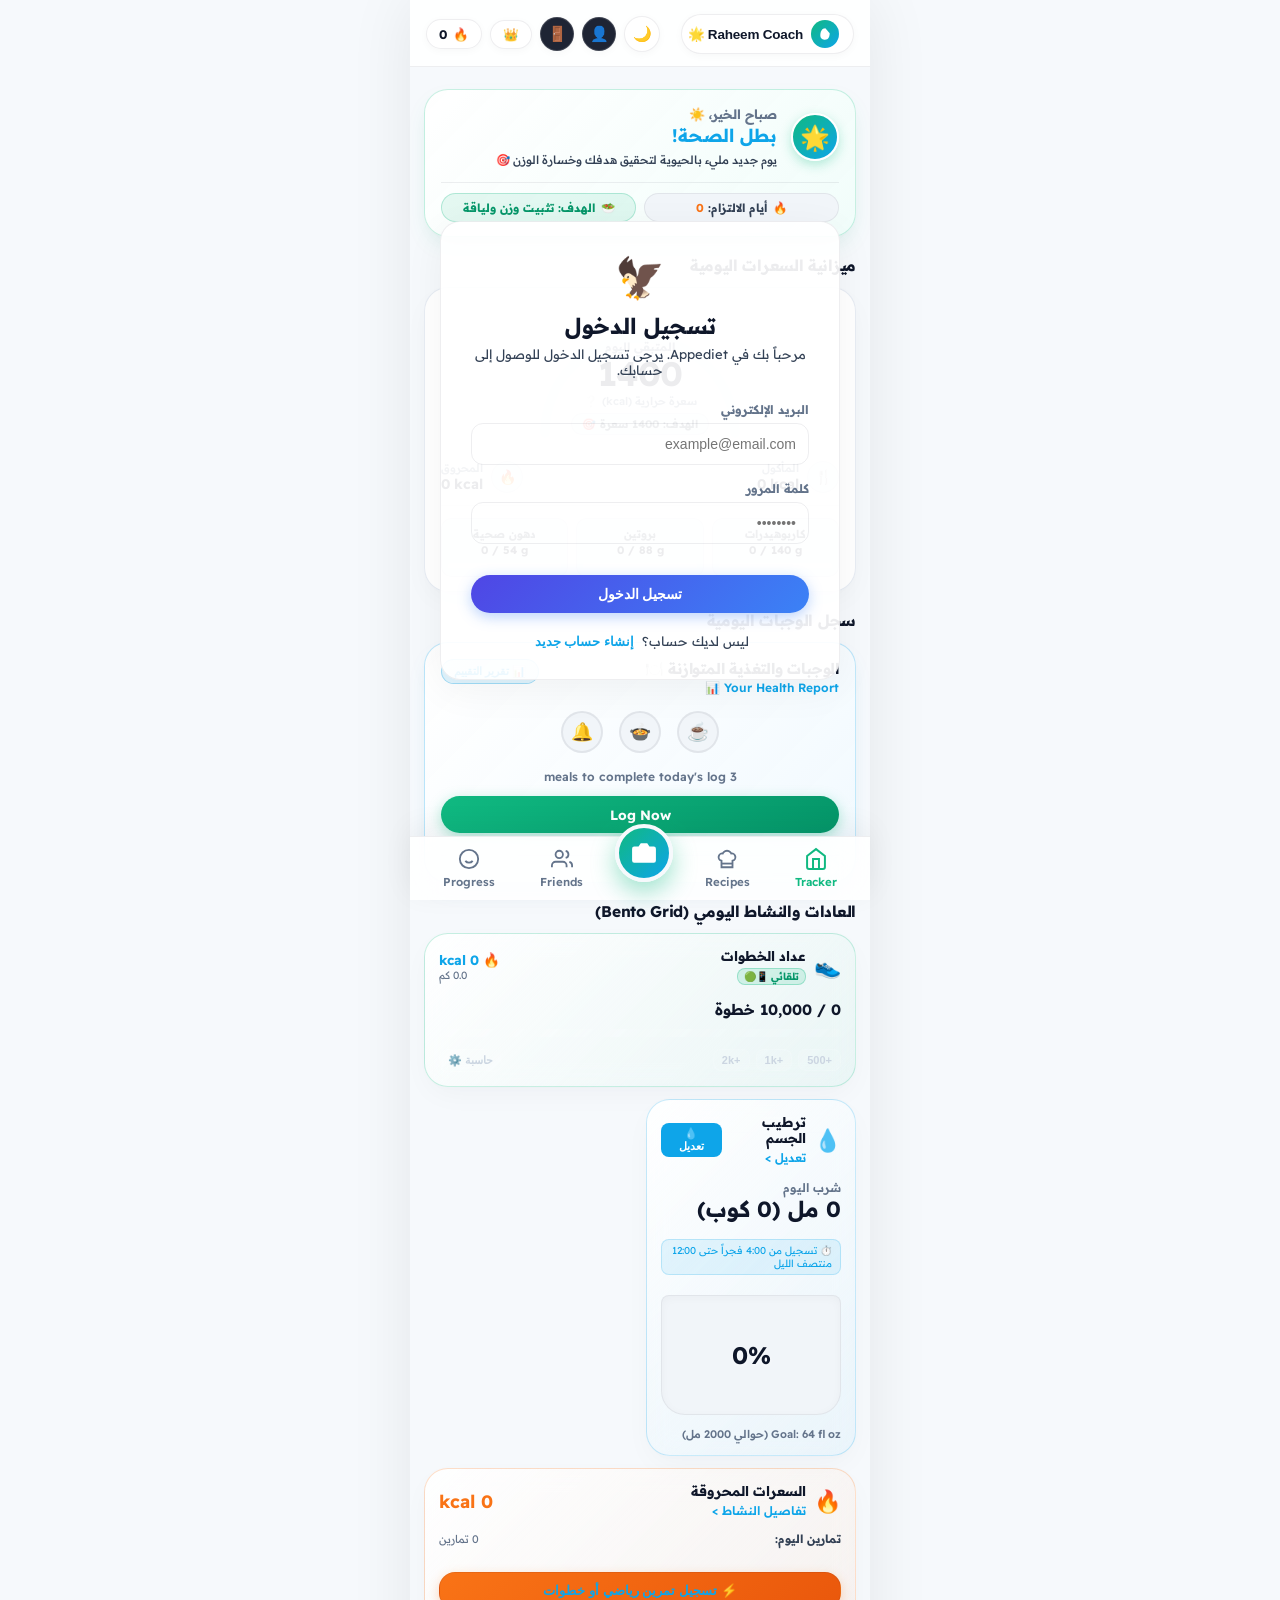
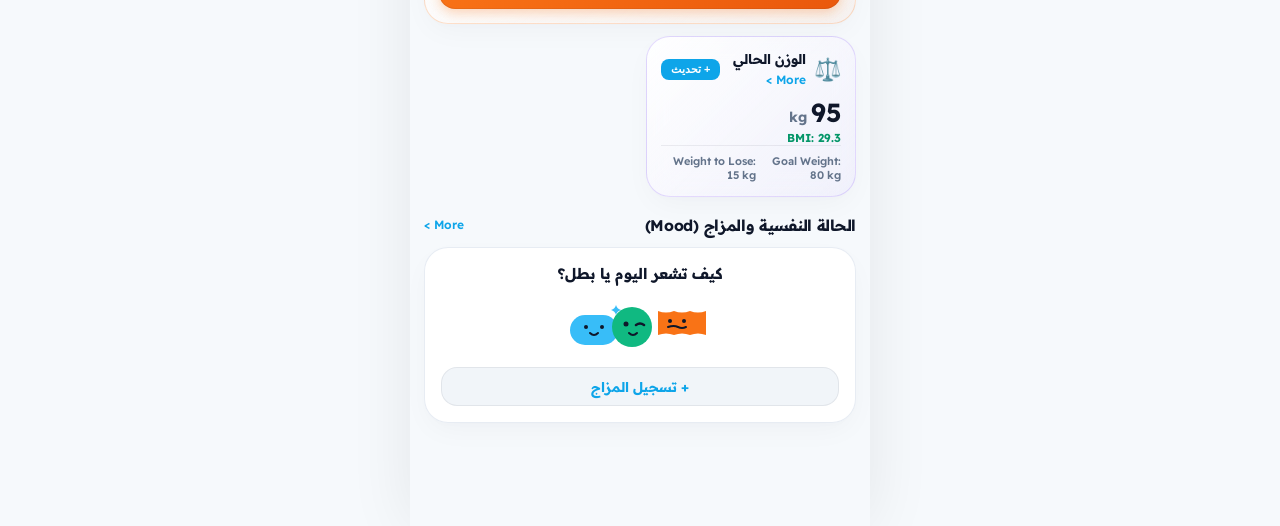
==== commit de30571f: "feat: implement local authentication, unify light theme, and add dynamic water glass" ====
--- a/index.html
+++ b/index.html
@@ -36,6 +36,43 @@
 </head>
 <body>
 
+  <!-- ================= AUTHENTICATION OVERLAY ================= -->
+  <div id="auth-screen" class="hidden">
+    <div class="auth-card">
+      <div class="auth-header">
+        <div class="auth-logo">🦅</div>
+        <h2 id="auth-title">تسجيل الدخول</h2>
+        <p id="auth-subtitle">مرحباً بك في Appediet. يرجى تسجيل الدخول للوصول إلى حسابك.</p>
+      </div>
+
+      <form id="auth-form" class="auth-form" onsubmit="event.preventDefault();">
+        <div class="input-group hidden" id="auth-name-group">
+          <label>الاسم الكامل</label>
+          <input type="text" id="auth-name" placeholder="أدخل اسمك">
+        </div>
+        
+        <div class="input-group">
+          <label>البريد الإلكتروني</label>
+          <input type="email" id="auth-email" placeholder="example@email.com" required>
+        </div>
+
+        <div class="input-group">
+          <label>كلمة المرور</label>
+          <input type="password" id="auth-password" placeholder="••••••••" required>
+        </div>
+
+        <div id="auth-error" class="auth-error hidden"></div>
+
+        <button type="submit" id="auth-submit-btn" class="dialog-btn-primary" style="width: 100%; margin-top: 15px;">تسجيل الدخول</button>
+      </form>
+
+      <div class="auth-toggle">
+        <span id="auth-toggle-text">ليس لديك حساب؟</span>
+        <button type="button" id="auth-toggle-btn" class="btn-text">إنشاء حساب جديد</button>
+      </div>
+    </div>
+  </div>
+
   <!-- Main Mobile Application Shell -->
   <div id="mobile-shell">
 
@@ -61,6 +98,10 @@
         <button class="badge-pill badge-user-profile" id="btn-user-profile" title="حسابي والملف الشخصي">
           <img id="header-user-avatar" src="" class="header-avatar-img hidden" alt="صورة حساب Google">
           <span id="header-user-placeholder-icon" style="font-size: 15px;">👤</span>
+        </button>
+        <!-- Sign Out Button -->
+        <button class="badge-pill badge-user-profile" id="btn-logout" title="تسجيل الخروج">
+          <span style="font-size: 15px;">🚪</span>
         </button>
         <!-- VIP Crown -->
         <button class="badge-pill badge-crown" id="badge-crown-vip" title="إعدادات المفتاح والاشتراك VIP">
@@ -311,16 +352,10 @@
             ⏱️ تسجيل من 4:00 فجراً حتى 12:00 منتصف الليل
           </div>
 
-          <!-- 8 Glass Cups Row -->
-          <div class="water-cups-grid">
-            <div class="water-cup-item first-add" title="انقر لإضافة كوب">+</div>
-            <div class="water-cup-item" title="كوب 2"></div>
-            <div class="water-cup-item" title="كوب 3"></div>
-            <div class="water-cup-item" title="كوب 4"></div>
-            <div class="water-cup-item" title="كوب 5"></div>
-            <div class="water-cup-item" title="كوب 6"></div>
-            <div class="water-cup-item" title="كوب 7"></div>
-            <div class="water-cup-item" title="كوب 8"></div>
+          <!-- Dynamic Water Glass Tracker -->
+          <div class="dynamic-water-glass" id="water-glass-container" title="انقر لإضافة 250 مل ماء">
+            <div class="water-fill-level" id="water-glass-fill"></div>
+            <div class="water-glass-text" id="water-glass-text">0%</div>
           </div>
 
           <div class="water-footer-goal" id="dash-water-goal-val">Goal: 64 fl oz (حوالي 2000 مل)</div>
@@ -882,7 +917,7 @@
 
           <!-- Show More Toggle -->
           <div class="btn-show-more-toggle" id="btn-show-more-nutrition">Show More ▾</div>
-          <div id="modal-extended-nutrients" class="hidden" style="display:flex; justify-content:space-around; background:#141822; padding:8px; border-radius:10px; font-size:12px;">
+          <div id="modal-extended-nutrients" class="hidden" style="display:flex; justify-content:space-around; background:var(--bg-main); border:1px solid var(--border-subtle); padding:8px; border-radius:10px; font-size:12px;">
             <span>ألياف: <strong id="modal-fiber-val">0 g</strong></span>
             <span>سكريات: <strong id="modal-sugar-val">0 g</strong></span>
             <span>صوديوم: <strong id="modal-sodium-val">4 mg</strong></span>
@@ -922,13 +957,11 @@
             </div>
 
             <!-- Insights details revealed on click -->
-            <div id="insights-expanded-box" class="insights-expanded-bullets hidden">
+            <div id="insights-expanded-box" class="insights-expanded-bullets">
               <div>✅ <strong>الجيد:</strong> <span id="insight-whats-good">خالٍ من السعرات، غني بمضادات الأكسدة ومحفز للحرق.</span></div>
               <div>⚠️ <strong>التحسين:</strong> <span id="insight-what-to-improve">تناوله بدون سكر أبيض أو مبيضات مضافة.</span></div>
               <div>🥗 <strong>ماذا تأكل تالياً:</strong> <span id="insight-what-to-eat-next">سناك بروتيني كبيضة مسلوقة لضبط الشبع.</span></div>
             </div>
-
-            <button class="btn-view-insights-free" id="btn-unlock-insights">View Once for Free</button>
           </div>
 
         </div><!-- /food-details-sheet -->
@@ -1331,14 +1364,14 @@
        MODAL: EXERCISE LOGGER & STEPS CALCULATOR
        ========================================================================== -->
   <div class="dialog-modal-overlay" id="exercise-logger-modal">
-    <div style="background:#0e1422; border:1px solid rgba(59,130,246,0.35); border-radius:22px; width:94%; max-width:460px; max-height:90vh; overflow-y:auto; padding:20px 16px; box-shadow:0 20px 60px rgba(0,0,0,0.85); color:#fff; position:relative;">
+    <div style="background:var(--bg-card); border:1px solid var(--border-subtle); border-radius:22px; width:94%; max-width:460px; max-height:90vh; overflow-y:auto; padding:20px 16px; box-shadow:0 20px 60px rgba(0,0,0,0.15); color:var(--text-primary); position:relative;">
       
       <!-- Modal Header -->
       <div style="display:flex; justify-content:space-between; align-items:center; margin-bottom:12px;">
         <div style="display:flex; align-items:center; gap:8px;">
           <span style="font-size:22px;">⚡</span>
           <div>
-            <h3 style="font-size:16px; font-weight:800; color:#fff;" id="exercise-modal-title">النشاط الرياضي والخطوات</h3>
+            <h3 style="font-size:16px; font-weight:800; color:var(--text-primary);" id="exercise-modal-title">النشاط الرياضي والخطوات</h3>
             <span style="font-size:11px; color:#94a3b8;" id="exercise-modal-subtitle">حساب السعرات وتحليل الأثر على الدايت والهدف</span>
           </div>
         </div>
@@ -1360,7 +1393,7 @@
       <!-- ================= TAB 1: EXERCISE LOGGER ================= -->
       <div id="exercise-tab-content-exercise">
         <!-- Quick Select Exercise Chips -->
-        <div style="font-size:12px; font-weight:700; color:#cbd5e1; margin-bottom:6px;">اختر التمرين:</div>
+        <div style="font-size:12px; font-weight:700; color:var(--text-muted); margin-bottom:6px;">اختر التمرين:</div>
         <div class="exercise-chips-grid" id="exercise-chips-grid">
           <div class="exercise-chip active" data-type="pushups">
             <span class="chip-icon">🤸</span>
@@ -1405,23 +1438,23 @@
         </div>
 
         <!-- Custom Exercise Description Input (Hidden by default) -->
-        <div id="exercise-custom-input-box" class="hidden" style="background:#131926; border:1px solid rgba(255,255,255,0.08); border-radius:12px; padding:10px; margin-bottom:10px;">
-          <label style="font-size:11.5px; color:#94a3b8; display:block; margin-bottom:4px;">صف التمرين أو النشاط (مثال: لعبت ماتش كورة 45 دقيقة):</label>
-          <input type="text" id="input-custom-exercise-desc" placeholder="اكتب اسم التمرين أو النشاط..." style="width:100%; background:#0a0f1d; border:1px solid rgba(255,255,255,0.15); color:#fff; border-radius:8px; padding:8px 10px; font-size:12px; direction:rtl;">
+        <div id="exercise-custom-input-box" class="hidden" style="background:var(--bg-main); border:1px solid var(--border-subtle); border-radius:12px; padding:10px; margin-bottom:10px;">
+          <label style="font-size:11.5px; color:var(--text-secondary); display:block; margin-bottom:4px;">صف التمرين أو النشاط (مثال: لعبت ماتش كورة 45 دقيقة):</label>
+          <input type="text" id="input-custom-exercise-desc" placeholder="اكتب اسم التمرين أو النشاط..." style="width:100%; background:var(--bg-card); border:1px solid var(--border-subtle); color:var(--text-primary); border-radius:8px; padding:8px 10px; font-size:12px; direction:rtl;">
           <button type="button" id="btn-ai-analyze-custom-exercise" style="width:100%; margin-top:8px; background:linear-gradient(135deg, #3b82f6, #2563eb); border:none; border-radius:8px; padding:7px; color:#fff; font-size:11.5px; font-weight:700; cursor:pointer;">
             ✨ تحليل التمرين بالذكاء الاصطناعي
           </button>
         </div>
 
         <!-- Quantity Input: Reps vs Duration (Switches dynamically) -->
-        <div style="background:#131926; border:1px solid rgba(255,255,255,0.08); border-radius:14px; padding:12px; margin-bottom:12px;">
+        <div style="background:var(--bg-main); border:1px solid var(--border-subtle); border-radius:14px; padding:12px; margin-bottom:12px;">
           <!-- Reps Container -->
           <div id="exercise-reps-container">
-            <label style="font-size:11.5px; color:#94a3b8; display:block; margin-bottom:6px; text-align:center;">عدد التكرارات (Reps):</label>
+            <label style="font-size:11.5px; color:var(--text-secondary); display:block; margin-bottom:6px; text-align:center;">عدد التكرارات (Reps):</label>
             <div style="display:flex; align-items:center; justify-content:center; gap:12px;">
-              <button type="button" id="btn-exercise-reps-minus" style="background:#1e293b; color:#fff; border:none; width:38px; height:38px; border-radius:50%; font-size:18px; font-weight:800; cursor:pointer;">-</button>
-              <input type="number" id="input-exercise-reps" value="30" min="1" max="1000" style="width:90px; background:#0a0f1d; border:1px solid rgba(59,130,246,0.3); color:#38bdf8; font-size:22px; font-weight:800; text-align:center; border-radius:10px; padding:6px;">
-              <button type="button" id="btn-exercise-reps-plus" style="background:#1e293b; color:#fff; border:none; width:38px; height:38px; border-radius:50%; font-size:18px; font-weight:800; cursor:pointer;">+</button>
+              <button type="button" id="btn-exercise-reps-minus" style="background:var(--bg-chip); color:var(--text-primary); border:none; width:38px; height:38px; border-radius:50%; font-size:18px; font-weight:800; cursor:pointer;">-</button>
+              <input type="number" id="input-exercise-reps" value="30" min="1" max="1000" style="width:90px; background:var(--bg-card); border:1px solid rgba(59,130,246,0.3); color:var(--text-primary); font-size:22px; font-weight:800; text-align:center; border-radius:10px; padding:6px;">
+              <button type="button" id="btn-exercise-reps-plus" style="background:var(--bg-chip); color:var(--text-primary); border:none; width:38px; height:38px; border-radius:50%; font-size:18px; font-weight:800; cursor:pointer;">+</button>
             </div>
             <!-- Presets -->
             <div style="display:flex; justify-content:center; gap:6px; margin-top:8px;">
@@ -1434,11 +1467,11 @@
 
           <!-- Duration Container -->
           <div id="exercise-duration-container" class="hidden">
-            <label style="font-size:11.5px; color:#94a3b8; display:block; margin-bottom:6px; text-align:center;">المدة بالدقائق (Minutes):</label>
+            <label style="font-size:11.5px; color:var(--text-secondary); display:block; margin-bottom:6px; text-align:center;">المدة بالدقائق (Minutes):</label>
             <div style="display:flex; align-items:center; justify-content:center; gap:12px;">
-              <button type="button" id="btn-exercise-mins-minus" style="background:#1e293b; color:#fff; border:none; width:38px; height:38px; border-radius:50%; font-size:18px; font-weight:800; cursor:pointer;">-</button>
-              <input type="number" id="input-exercise-minutes" value="20" min="1" max="300" style="width:90px; background:#0a0f1d; border:1px solid rgba(59,130,246,0.3); color:#38bdf8; font-size:22px; font-weight:800; text-align:center; border-radius:10px; padding:6px;">
-              <button type="button" id="btn-exercise-mins-plus" style="background:#1e293b; color:#fff; border:none; width:38px; height:38px; border-radius:50%; font-size:18px; font-weight:800; cursor:pointer;">+</button>
+              <button type="button" id="btn-exercise-mins-minus" style="background:var(--bg-chip); color:var(--text-primary); border:none; width:38px; height:38px; border-radius:50%; font-size:18px; font-weight:800; cursor:pointer;">-</button>
+              <input type="number" id="input-exercise-minutes" value="20" min="1" max="300" style="width:90px; background:var(--bg-card); border:1px solid rgba(59,130,246,0.3); color:var(--text-primary); font-size:22px; font-weight:800; text-align:center; border-radius:10px; padding:6px;">
+              <button type="button" id="btn-exercise-mins-plus" style="background:var(--bg-chip); color:var(--text-primary); border:none; width:38px; height:38px; border-radius:50%; font-size:18px; font-weight:800; cursor:pointer;">+</button>
             </div>
             <!-- Presets -->
             <div style="display:flex; justify-content:center; gap:6px; margin-top:8px;">
@@ -1481,13 +1514,13 @@
           </div>
 
           <!-- Post-workout Nutrition & Coach Advice -->
-          <div style="background:rgba(0,0,0,0.25); border-radius:10px; padding:8px 10px; font-size:11.5px; line-height:1.5;">
-            <div style="color:#7dd3fc; font-weight:700; margin-bottom:2px;">🥗 أنسب وجبة بعد التمرين:</div>
-            <div style="color:#cbd5e1;" id="impact-post-meal">وجبة بروتينية مع كارب معتدل (مثال: صدور دجاج مع أرز أو تونة مع خبز أسمر).</div>
+          <div style="background:var(--bg-card); border-radius:10px; padding:8px 10px; font-size:11.5px; line-height:1.5;">
+            <div style="color:#0284c7; font-weight:700; margin-bottom:2px;">🥗 أنسب وجبة بعد التمرين:</div>
+            <div style="color:var(--text-secondary);" id="impact-post-meal">وجبة بروتينية مع كارب معتدل (مثال: صدور دجاج مع أرز أو تونة مع خبز أسمر).</div>
           </div>
           <div style="background:rgba(37,99,235,0.1); border:1px solid rgba(59,130,246,0.2); border-radius:10px; padding:8px 10px; font-size:11.5px; line-height:1.5;">
             <div style="color:#93c5fd; font-weight:700; margin-bottom:2px;">💬 نصيحة كوتش رحيم:</div>
-            <div style="color:#e2e8f0;" id="impact-coach-advice">التمرين يزيد من عجز السعرات ويحافظ على كتلتك العضلية أثناء نزول الوزن نحو 80 كجم.</div>
+            <div style="color:var(--text-primary);" id="impact-coach-advice">التمرين يزيد من عجز السعرات ويحافظ على كتلتك العضلية أثناء نزول الوزن نحو 80 كجم.</div>
           </div>
         </div>
 
@@ -1887,8 +1920,8 @@
   <!-- Toast Notification Container -->
   <div id="toast-container"></div>
 
-  <!-- Application Scripts with Cache-Busters -->
   <script src="js/storage.js?v=2.6"></script>
+  <script src="js/auth.js?v=2.6"></script>
   <script src="js/google_auth.js?v=2.6"></script>
   <script src="js/gemini_api.js?v=2.6"></script>
   <script src="js/google_workspace_sync.js?v=2.6"></script>
--- a/css/components.css
+++ b/css/components.css
@@ -384,43 +384,41 @@
 /* ==========================================================================
    4. WATER CARD
    ========================================================================== */
-.water-cups-grid {
-  display: grid;
-  grid-template-columns: repeat(8, 1fr);
-  gap: 6px;
-  margin: 10px 0;
-}
-
-.water-cup-item {
-  height: 32px;
+.dynamic-water-glass {
+  height: 120px;
+  width: 100%;
   background-color: var(--bg-chip);
   border: 1px solid var(--border-subtle);
-  border-radius: 4px 4px 8px 8px;
-  display: flex;
-  align-items: center;
-  justify-content: center;
-  color: var(--text-muted);
-  font-size: 12px;
-  cursor: pointer;
-  transition: all 0.2s ease;
-}
-
-.water-cup-item:hover {
-  border-color: var(--primary-blue);
-  transform: translateY(-1px);
-}
-
-.water-cup-item.first-add {
-  border: 1.5px dashed var(--primary-blue);
-  color: var(--primary-blue);
-  font-weight: 800;
-}
-
-.water-cup-item.filled {
+  border-radius: 8px 8px 24px 24px;
+  position: relative;
+  overflow: hidden;
+  margin: 12px 0;
+  cursor: pointer;
+  display: flex;
+  flex-direction: column;
+  justify-content: flex-end;
+  box-shadow: inset 0 2px 10px rgba(0, 0, 0, 0.03);
+}
+
+.water-fill-level {
+  width: 100%;
   background: linear-gradient(180deg, #38bdf8, #0284c7);
-  color: #ffffff;
-  border-color: #38bdf8;
-  box-shadow: 0 4px 10px rgba(14, 165, 233, 0.35);
+  height: 0%;
+  transition: height 0.6s cubic-bezier(0.16, 1, 0.3, 1);
+  box-shadow: 0 -4px 12px rgba(14, 165, 233, 0.4);
+}
+
+.water-glass-text {
+  position: absolute;
+  top: 50%;
+  left: 50%;
+  transform: translate(-50%, -50%);
+  font-size: 24px;
+  font-weight: 800;
+  color: var(--text-primary);
+  text-shadow: 0 1px 4px rgba(255, 255, 255, 0.8);
+  pointer-events: none;
+  z-index: 2;
 }
 
 .water-footer-goal {
@@ -576,7 +574,7 @@
   width: 100%;
   max-width: 440px;
   height: 94vh;
-  background-color: #0b0e14;
+  background-color: var(--bg-card);
   border-radius: 24px 24px 0 0;
   display: flex;
   flex-direction: column;
@@ -596,15 +594,15 @@
   align-items: center;
   justify-content: space-between;
   padding: 14px 16px;
-  background-color: rgba(11, 14, 20, 0.95);
-  border-bottom: 1px solid rgba(255, 255, 255, 0.06);
+  background-color: rgba(255, 255, 255, 0.95);
+  border-bottom: 1px solid var(--border-subtle);
   z-index: 10;
 }
 
 .food-nav-icon-btn {
   background: none;
   border: none;
-  color: #ffffff;
+  color: var(--text-primary);
   font-size: 18px;
   cursor: pointer;
   padding: 6px;
@@ -617,13 +615,13 @@
   display: inline-flex;
   align-items: center;
   gap: 6px;
-  background-color: #171b26;
-  border: 1px solid rgba(255, 255, 255, 0.1);
+  background-color: var(--bg-main);
+  border: 1px solid var(--border-subtle);
   border-radius: var(--radius-full);
   padding: 6px 14px;
   font-size: 14px;
   font-weight: 700;
-  color: #ffffff;
+  color: var(--text-primary);
   cursor: pointer;
 }
 
@@ -637,7 +635,7 @@
 .food-photo-hero-area {
   width: 100%;
   height: 220px;
-  background-color: #141824;
+  background-color: var(--bg-main);
   position: relative;
   overflow: hidden;
 }
@@ -667,7 +665,7 @@
 
 /* Bottom Sheet Content Area */
 .food-details-sheet {
-  background-color: #0d1017;
+  background-color: var(--bg-card);
   border-radius: 20px 20px 0 0;
   margin-top: -16px;
   position: relative;
@@ -692,7 +690,7 @@
 .food-name-title {
   font-size: 20px;
   font-weight: 800;
-  color: #ffffff;
+  color: var(--text-primary);
 }
 
 .btn-edit-pencil {
@@ -713,8 +711,8 @@
   width: 28px;
   height: 28px;
   border-radius: 50%;
-  background-color: #1a2233;
-  color: #ffffff;
+  background-color: var(--bg-chip);
+  color: var(--text-primary);
   border: none;
   font-size: 16px;
   font-weight: 700;
@@ -731,13 +729,13 @@
 .stepper-count {
   font-size: 16px;
   font-weight: 700;
-  color: #ffffff;
+  color: var(--text-primary);
 }
 
 /* Calories Card (Screenshot 1 & 2) */
 .food-calories-pill-card {
-  background-color: #171a22;
-  border: 1px solid rgba(255, 255, 255, 0.08);
+  background-color: var(--bg-main);
+  border: 1px solid var(--border-subtle);
   border-radius: var(--radius-lg);
   padding: 14px 16px;
   display: flex;
@@ -749,7 +747,7 @@
   width: 44px;
   height: 44px;
   border-radius: var(--radius-md);
-  background-color: #2b1f1a;
+  background-color: rgba(249, 115, 22, 0.15);
   display: flex;
   align-items: center;
   justify-content: center;
@@ -773,7 +771,7 @@
   gap: 6px;
   font-size: 24px;
   font-weight: 800;
-  color: #ffffff;
+  color: var(--text-primary);
 }
 
 /* 3 Macro Cards Row (Screenshot 1 & 2) */
@@ -784,8 +782,8 @@
 }
 
 .macro-box-item {
-  background-color: #171a22;
-  border: 1px solid rgba(255, 255, 255, 0.08);
+  background-color: var(--bg-main);
+  border: 1px solid var(--border-subtle);
   border-radius: var(--radius-md);
   padding: 10px 12px;
   display: flex;
@@ -811,7 +809,7 @@
 .macro-box-val {
   font-size: 14px;
   font-weight: 700;
-  color: #ffffff;
+  color: var(--text-primary);
 }
 
 .btn-show-more-toggle {
@@ -837,7 +835,7 @@
 .food-list-title {
   font-size: 16px;
   font-weight: 700;
-  color: #ffffff;
+  color: var(--text-primary);
 }
 
 .food-list-chips-row {
@@ -849,8 +847,8 @@
 
 .food-item-chip-card {
   min-width: 140px;
-  background-color: #181d28;
-  border: 1px solid rgba(255, 255, 255, 0.08);
+  background-color: var(--bg-main);
+  border: 1px solid var(--border-subtle);
   border-radius: var(--radius-md);
   padding: 14px;
   display: flex;
@@ -861,7 +859,7 @@
 .food-item-chip-name {
   font-size: 14px;
   font-weight: 700;
-  color: #ffffff;
+  color: var(--text-primary);
 }
 
 .food-item-chip-kcal {
@@ -877,8 +875,8 @@
 .food-item-chip-add {
   min-width: 110px;
   height: 82px;
-  background-color: #181d28;
-  border: 1px dashed rgba(255, 255, 255, 0.15);
+  background-color: var(--bg-main);
+  border: 1px dashed var(--border-subtle);
   border-radius: var(--radius-md);
   display: flex;
   flex-direction: column;
@@ -893,8 +891,8 @@
 
 /* Insights For You Card (Screenshot 1) */
 .insights-for-you-card {
-  background: linear-gradient(135deg, #171b26, #1e2434);
-  border: 1px solid rgba(255, 255, 255, 0.1);
+  background: linear-gradient(135deg, #f8fafc, #f1f5f9);
+  border: 1px solid var(--border-subtle);
   border-radius: var(--radius-lg);
   padding: 16px;
   display: flex;
@@ -913,7 +911,7 @@
 .insights-heading-text {
   font-size: 16px;
   font-weight: 800;
-  color: #ffffff;
+  color: var(--text-primary);
   line-height: 1.3;
   max-width: 70%;
 }
@@ -930,14 +928,15 @@
 }
 
 .insights-expanded-bullets {
-  background-color: rgba(0, 0, 0, 0.25);
+  background-color: #ffffff;
   border-radius: var(--radius-md);
   padding: 12px;
   display: flex;
   flex-direction: column;
   gap: 8px;
   font-size: 12px;
-  color: #e2e8f0;
+  color: var(--text-primary);
+  box-shadow: 0 4px 12px rgba(0,0,0,0.05);
 }
 
 .btn-view-insights-free {
@@ -964,7 +963,7 @@
   left: 0;
   width: 100%;
   padding: 12px 18px calc(14px + var(--safe-bottom)) 18px;
-  background: linear-gradient(180deg, transparent, #0b0e14 40%);
+  background: linear-gradient(180deg, transparent, var(--bg-card) 40%);
   display: flex;
   justify-content: center;
 }
@@ -1574,3 +1573,110 @@
   cursor: pointer;
 }
 
+/* ==========================================================================
+   AUTH SCREEN OVERLAY
+   ========================================================================== */
+#auth-screen {
+  position: fixed;
+  top: 0;
+  left: 0;
+  width: 100vw;
+  height: 100vh;
+  background: var(--bg-main);
+  z-index: 10000;
+  display: flex;
+  justify-content: center;
+  align-items: center;
+  padding: 20px;
+}
+
+#auth-screen.hidden {
+  display: none !important;
+}
+
+.auth-card {
+  width: 100%;
+  max-width: 400px;
+  background: var(--bg-card);
+  padding: 30px;
+  border-radius: 20px;
+  box-shadow: 0 10px 40px rgba(0, 0, 0, 0.05);
+  border: 1px solid var(--border-subtle);
+}
+
+.auth-header {
+  text-align: center;
+  margin-bottom: 24px;
+}
+
+.auth-logo {
+  font-size: 40px;
+  margin-bottom: 10px;
+}
+
+.auth-header h2 {
+  font-size: 22px;
+  font-weight: 800;
+  color: var(--text-primary);
+  margin-bottom: 6px;
+}
+
+.auth-header p {
+  font-size: 13px;
+  color: var(--text-secondary);
+}
+
+.auth-form .input-group {
+  margin-bottom: 16px;
+}
+
+.auth-form label {
+  display: block;
+  font-size: 12px;
+  font-weight: 700;
+  color: var(--text-muted);
+  margin-bottom: 6px;
+}
+
+.auth-form input {
+  width: 100%;
+  padding: 12px;
+  background: var(--bg-main);
+  border: 1px solid var(--border-subtle);
+  border-radius: 12px;
+  color: var(--text-primary);
+  font-size: 14px;
+  transition: border 0.3s;
+}
+
+.auth-form input:focus {
+  outline: none;
+  border-color: var(--primary-blue);
+}
+
+.auth-error {
+  color: #ef4444;
+  font-size: 12px;
+  background: rgba(239, 68, 68, 0.1);
+  padding: 10px;
+  border-radius: 8px;
+  margin-bottom: 15px;
+  text-align: center;
+}
+
+.auth-toggle {
+  text-align: center;
+  margin-top: 20px;
+  font-size: 13px;
+  color: var(--text-secondary);
+}
+
+.auth-toggle-btn, .btn-text {
+  background: none;
+  border: none;
+  color: var(--primary-blue);
+  font-weight: 700;
+  cursor: pointer;
+  padding: 0 4px;
+}
+
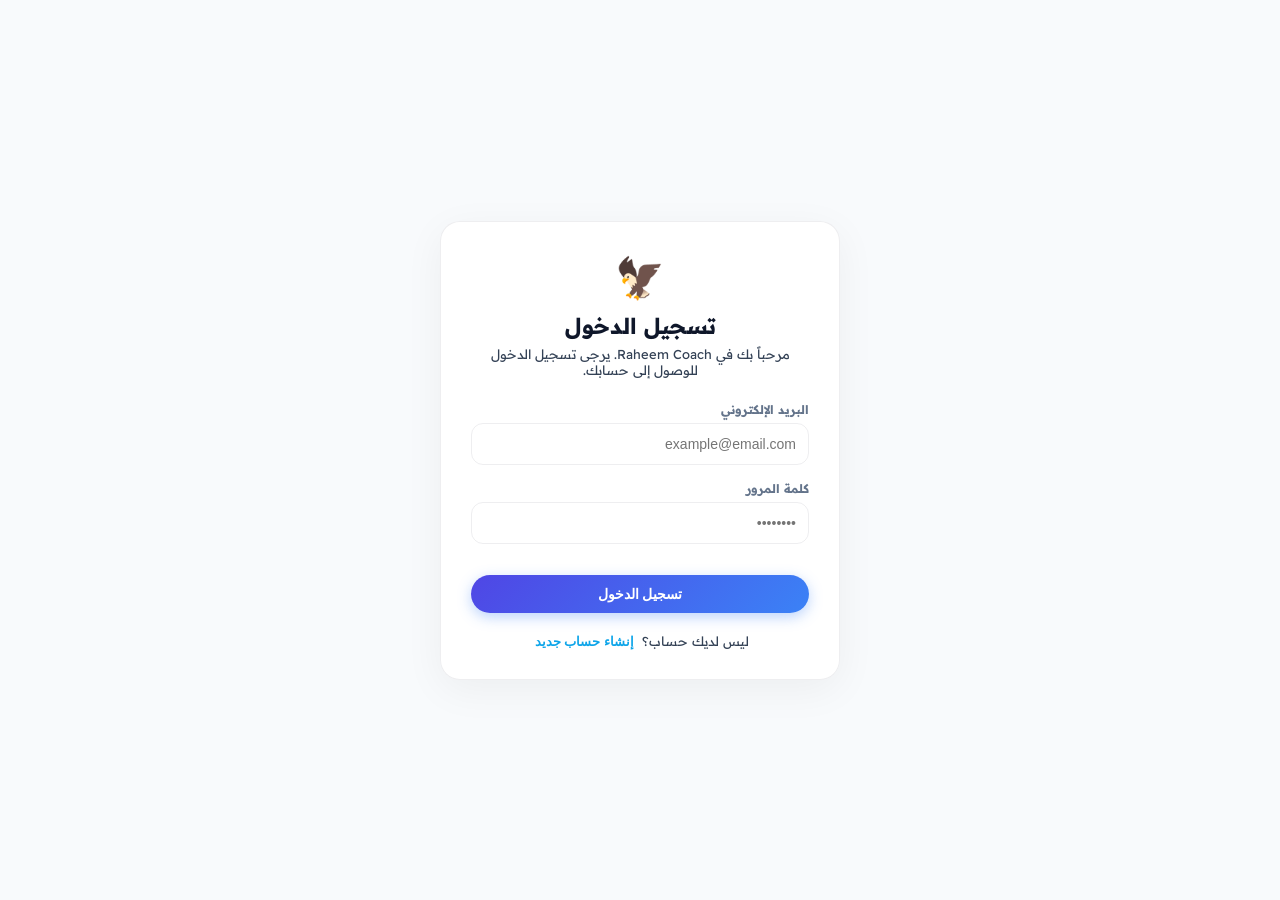
==== commit 2faa2279: "fix: change auth subtitle and make bento cards full width" ====
--- a/index.html
+++ b/index.html
@@ -42,7 +42,7 @@
       <div class="auth-header">
         <div class="auth-logo">🦅</div>
         <h2 id="auth-title">تسجيل الدخول</h2>
-        <p id="auth-subtitle">مرحباً بك في Appediet. يرجى تسجيل الدخول للوصول إلى حسابك.</p>
+        <p id="auth-subtitle">مرحباً بك في Raheem Coach. يرجى تسجيل الدخول للوصول إلى حسابك.</p>
       </div>
 
       <form id="auth-form" class="auth-form" onsubmit="event.preventDefault();">
--- a/css/raheem-coach.css
+++ b/css/raheem-coach.css
@@ -281,9 +281,9 @@
   color: var(--primary-blue);
 }
 
-/* Water Bento Card (Span 1) */
+/* Water Bento Card (Span 2) */
 .bento-card-water {
-  grid-column: span 1;
+  grid-column: span 2;
   background: linear-gradient(135deg, var(--bg-card), rgba(14, 165, 233, 0.05));
   border-color: rgba(14, 165, 233, 0.22);
 }
@@ -299,9 +299,9 @@
   line-height: 1.3;
 }
 
-/* Weight Bento Card (Span 1) */
+/* Weight Bento Card (Span 2) */
 .bento-card-weight {
-  grid-column: span 1;
+  grid-column: span 2;
   background: linear-gradient(135deg, var(--bg-card), rgba(139, 92, 246, 0.05));
   border-color: rgba(139, 92, 246, 0.22);
 }
